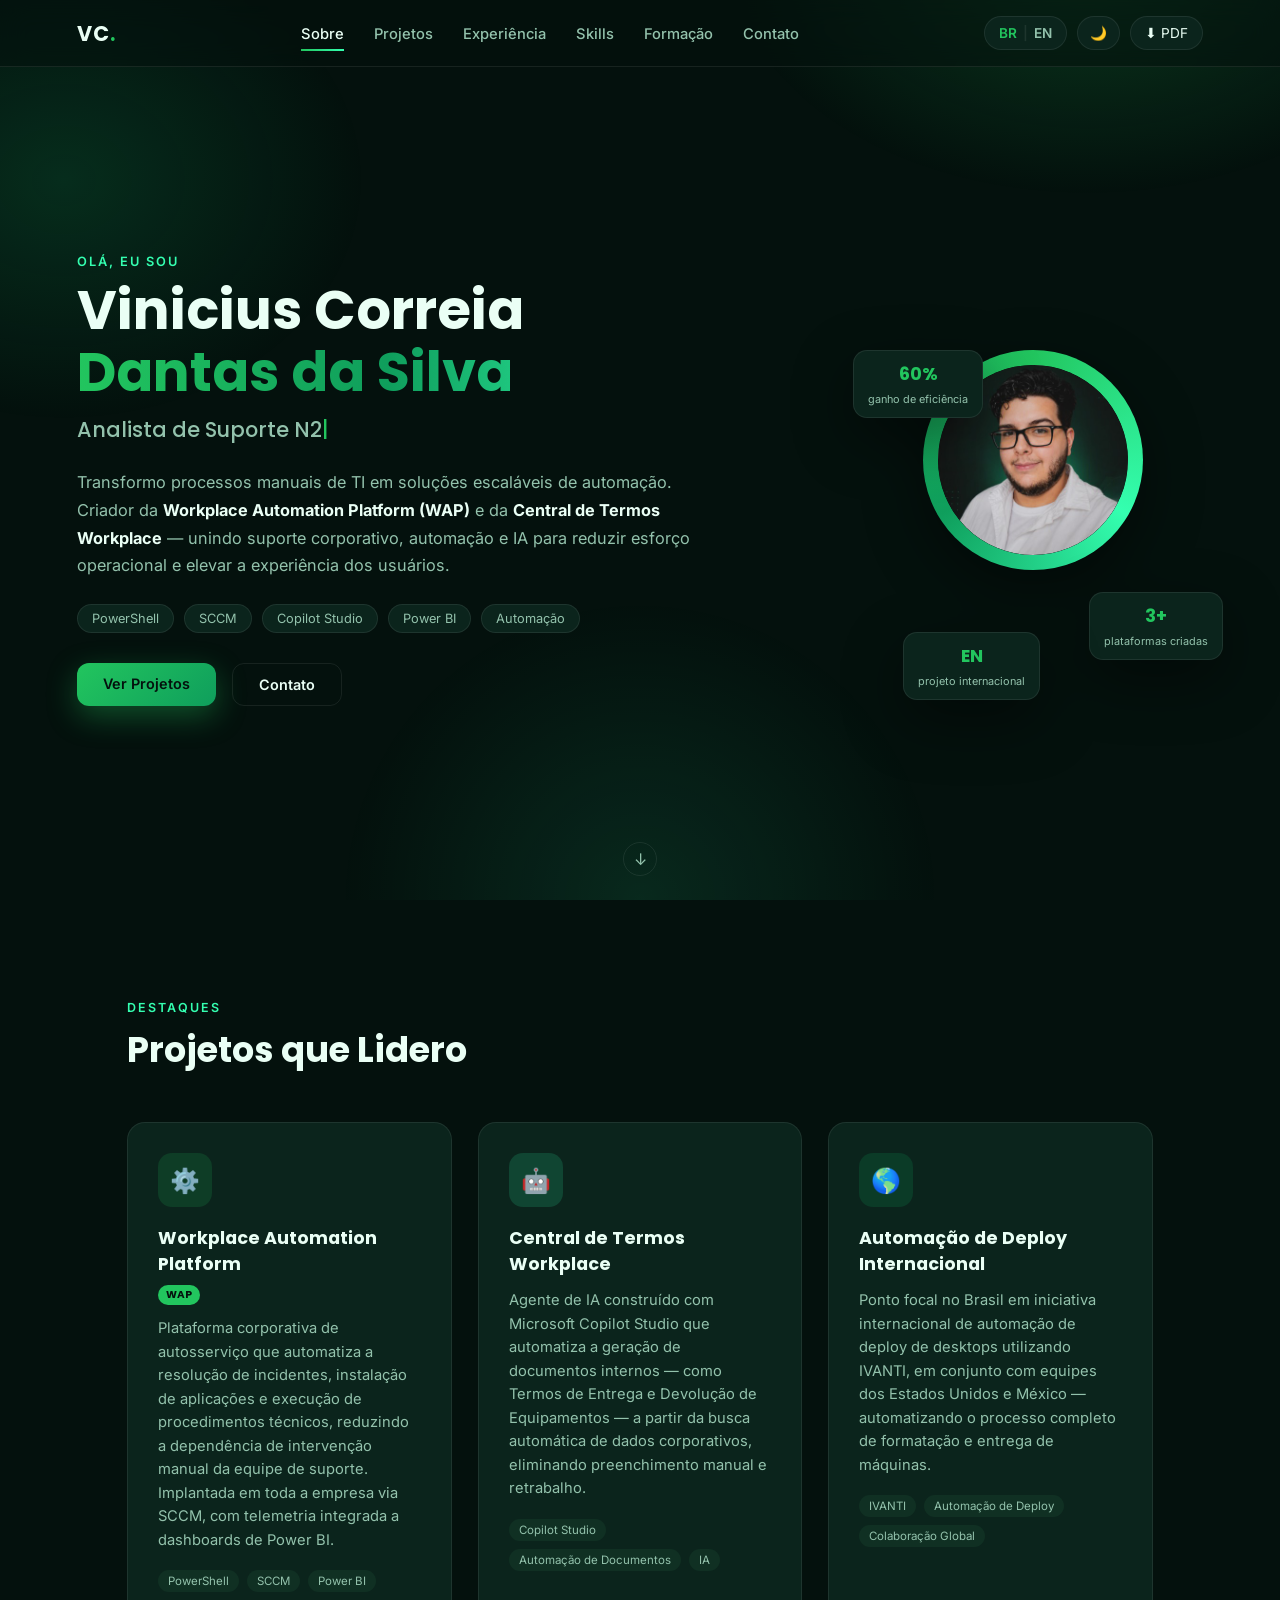
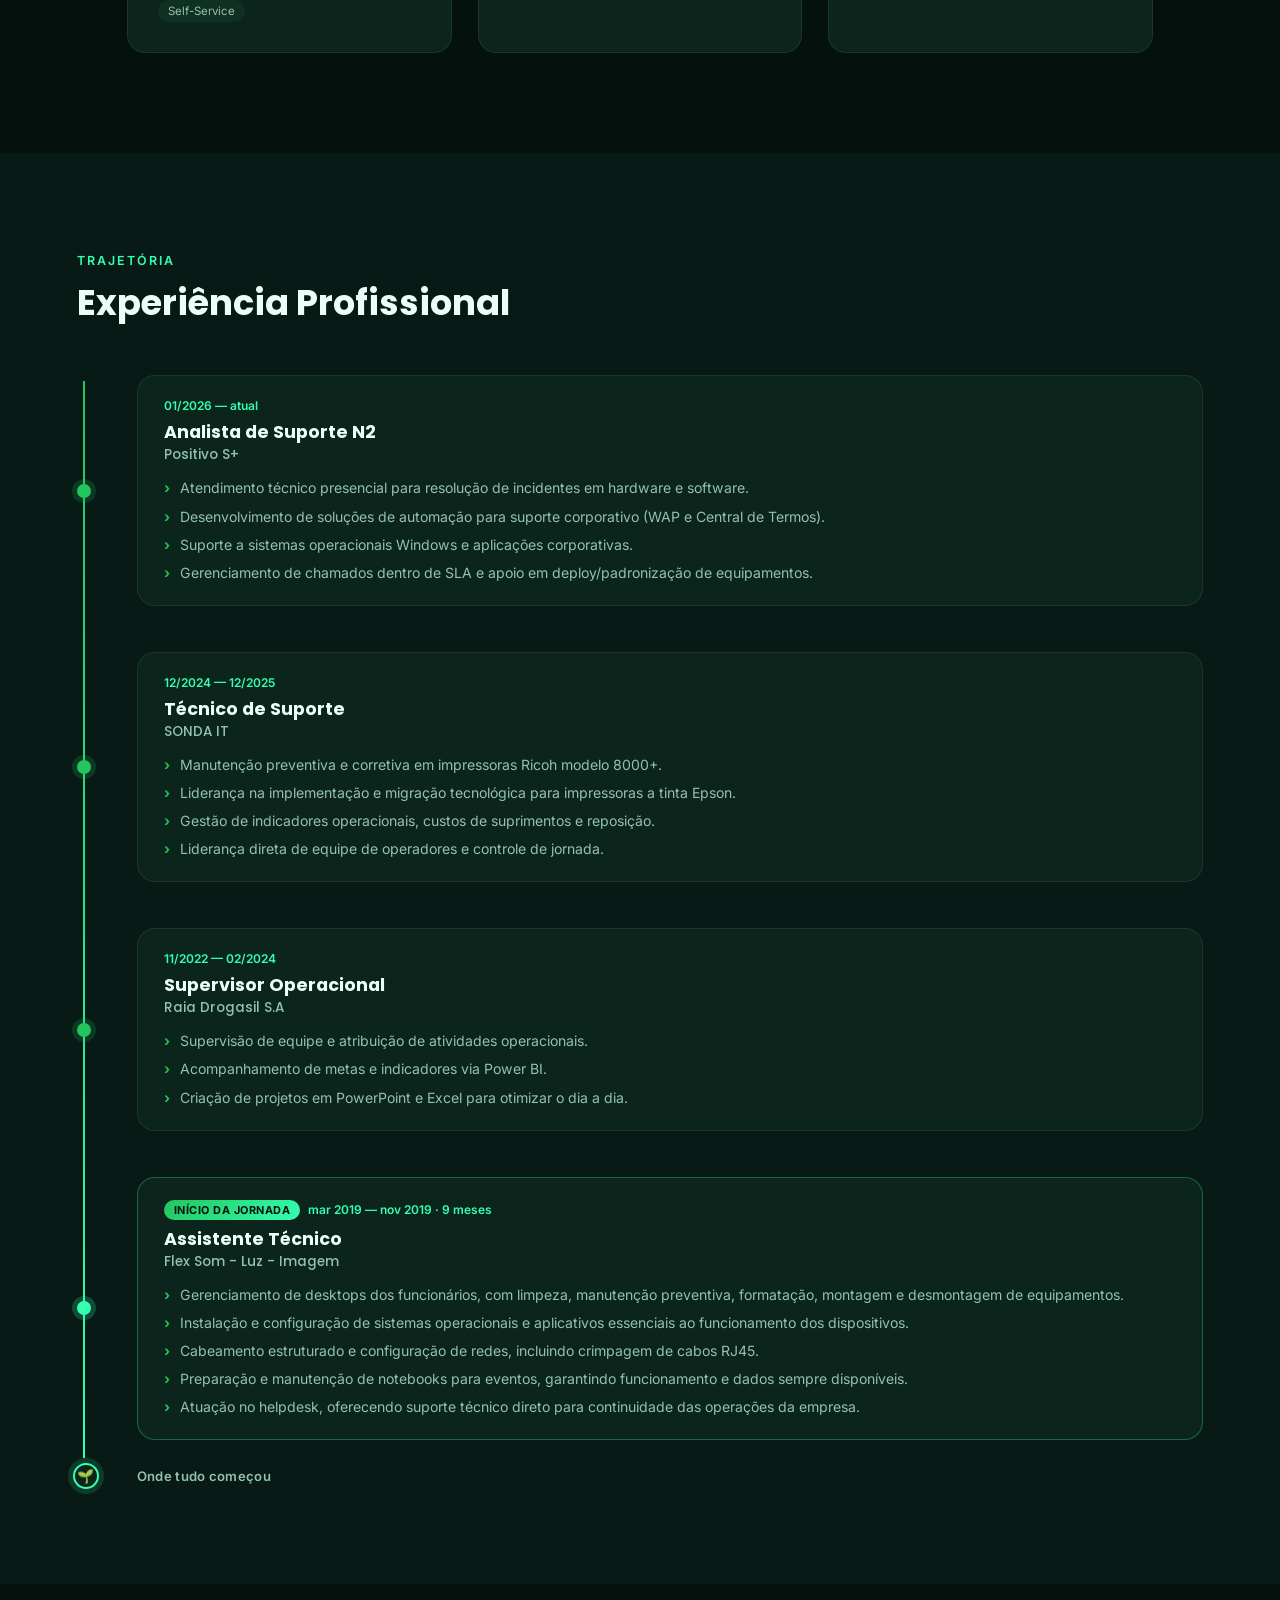
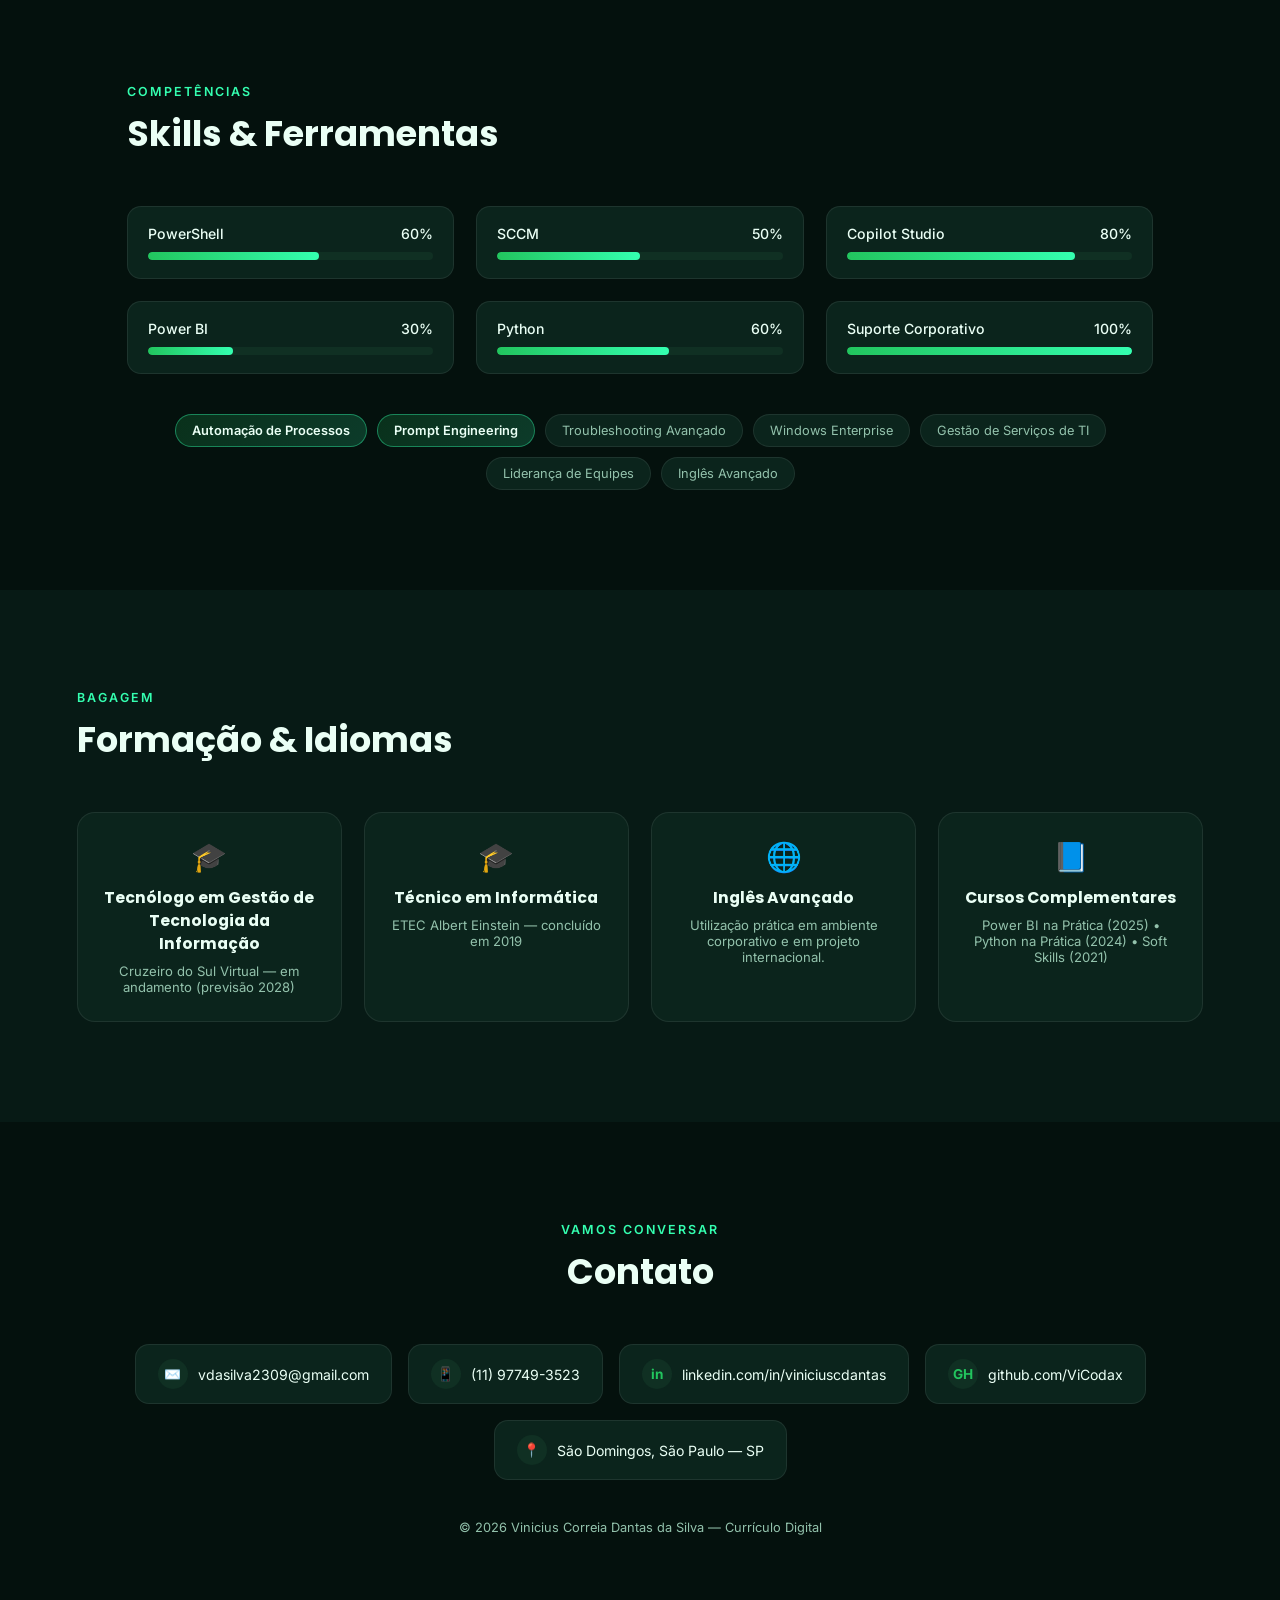
==== index.html @ 96fe2fb5 "first commit" ====
<!DOCTYPE html>
<html lang="pt-BR">
<head>
<meta charset="UTF-8">
<meta name="viewport" content="width=device-width, initial-scale=1.0">
<title>Vinicius Correia | Currículo Digital</title>
<link rel="preconnect" href="https://fonts.googleapis.com">
<link href="https://fonts.googleapis.com/css2?family=Poppins:wght@300;400;500;600;700;800&family=Inter:wght@300;400;500;600&display=swap" rel="stylesheet">
<link rel="stylesheet" href="style.css">
</head>
<body>

<div class="bg-decor"></div>

<!-- ===== NAV ===== -->
<nav id="navbar">
  <div class="nav-logo">VC<span>.</span></div>
  <ul class="nav-links">
    <li><a href="#sobre" class="nav-link active" data-i18n="nav-sobre">Sobre</a></li>
    <li><a href="#projetos" class="nav-link" data-i18n="nav-projetos">Projetos</a></li>
    <li><a href="#experiencia" class="nav-link" data-i18n="nav-experiencia">Experiência</a></li>
    <li><a href="#skills" class="nav-link" data-i18n="nav-skills">Skills</a></li>
    <li><a href="#formacao" class="nav-link" data-i18n="nav-formacao">Formação</a></li>
    <li><a href="#contato" class="nav-link" data-i18n="nav-contato">Contato</a></li>
  </ul>
  <div class="nav-actions">
    <button id="langToggle" title="Switch language / Mudar idioma" aria-label="Switch language">
      <span class="lang-option active" data-lang="pt">BR</span><span class="lang-sep">|</span><span class="lang-option" data-lang="en">EN</span>
    </button>
    <button id="themeToggle" title="Alternar tema" aria-label="Alternar tema">🌙</button>
    <a id="downloadCV" href="assets/Vinicius-Correia-CV.pdf" download="Vinicius-Correia-CV.pdf" title="Baixar CV em PDF"><span data-i18n="nav-pdf">⬇ PDF</span></a>
  </div>
  <button id="burger" aria-label="Menu"><span></span><span></span><span></span></button>
</nav>

<!-- ===== HERO ===== -->
<header id="sobre" class="hero">
  <div class="hero-content reveal">
    <p class="hero-kicker" data-i18n="hero-kicker">Olá, eu sou</p>
    <h1 class="hero-name">Vinicius Correia <span class="dot">Dantas da Silva</span></h1>
    <h2 class="hero-role">
      <span id="typed"></span><span class="cursor">|</span>
    </h2>
    <p class="hero-summary" data-i18n-html="hero-summary">
      Transformo processos manuais de TI em soluções escaláveis de automação. Criador da
      <strong>Workplace Automation Platform (WAP)</strong> e da
      <strong>Central de Termos Workplace</strong> — unindo suporte corporativo, automação e IA
      para reduzir esforço operacional e elevar a experiência dos usuários.
    </p>
    <div class="hero-tags">
      <span>PowerShell</span><span>SCCM</span><span>Copilot Studio</span><span>Power BI</span><span>Automação</span>
    </div>
    <div class="hero-cta">
      <a href="#projetos" class="btn btn-primary" data-i18n="hero-btn1">Ver Projetos</a>
      <a href="#contato" class="btn btn-outline" data-i18n="hero-btn2">Contato</a>
    </div>
  </div>

  <div class="hero-visual reveal">
    <div class="orbit-card">
      <div class="avatar-ring">
        <div class="avatar">
          <img src="assets/foto-vinicius.jpg" alt="Vinicius Correia">
        </div>
      </div>
      <div class="stat-badge stat-1"><strong>60%</strong><span data-i18n="stat-1">ganho de eficiência</span></div>
      <div class="stat-badge stat-2"><strong>3+</strong><span data-i18n="stat-2">plataformas criadas</span></div>
      <div class="stat-badge stat-3"><strong>EN</strong><span data-i18n="stat-3">projeto internacional</span></div>
    </div>
  </div>
  <a href="#projetos" class="scroll-down" aria-label="Rolar para baixo">↓</a>
</header>

<main>

<!-- ===== PROJETOS ===== -->
<section id="projetos" class="section">
  <p class="section-kicker reveal" data-i18n="projetos-kicker">Destaques</p>
  <h2 class="section-title reveal" data-i18n="projetos-title">Projetos que Lidero</h2>
  <div class="cards-grid">

    <article class="project-card reveal">
      <div class="project-icon icon-blue">⚙️</div>
      <h3><span data-i18n="proj1-title">Workplace Automation Platform</span> <span class="badge">WAP</span></h3>
      <p data-i18n="proj1-text">Plataforma corporativa de autosserviço que automatiza a resolução de incidentes,
      instalação de aplicações e execução de procedimentos técnicos, reduzindo a dependência
      de intervenção manual da equipe de suporte. Implantada em toda a empresa via SCCM, com
      telemetria integrada a dashboards de Power BI.</p>
      <div class="project-tags">
        <span>PowerShell</span><span>SCCM</span><span>Power BI</span><span>Self-Service</span>
      </div>
    </article>

    <article class="project-card reveal">
      <div class="project-icon icon-purple">🤖</div>
      <h3><span data-i18n="proj2-title">Central de Termos Workplace</span></h3>
      <p data-i18n="proj2-text">Agente de IA construído com Microsoft Copilot Studio que automatiza a geração de
      documentos internos — como Termos de Entrega e Devolução de Equipamentos — a partir da
      busca automática de dados corporativos, eliminando preenchimento manual e retrabalho.</p>
      <div class="project-tags">
        <span>Copilot Studio</span><span data-i18n="proj2-tag">Automação de Documentos</span><span>IA</span>
      </div>
    </article>

    <article class="project-card reveal">
      <div class="project-icon icon-teal">🌎</div>
      <h3><span data-i18n="proj3-title">Automação de Deploy Internacional</span></h3>
      <p data-i18n="proj3-text">Ponto focal no Brasil em iniciativa internacional de automação de deploy de desktops
      utilizando IVANTI, em conjunto com equipes dos Estados Unidos e México — automatizando
      o processo completo de formatação e entrega de máquinas.</p>
      <div class="project-tags">
        <span>IVANTI</span><span data-i18n="proj3-tag">Automação de Deploy</span><span data-i18n="proj3-tag2">Colaboração Global</span>
      </div>
    </article>

  </div>
</section>

<!-- ===== EXPERIÊNCIA ===== -->
<section id="experiencia" class="section alt">
  <p class="section-kicker reveal" data-i18n="exp-kicker">Trajetória</p>
  <h2 class="section-title reveal" data-i18n="exp-title">Experiência Profissional</h2>

  <div class="timeline">

    <div class="timeline-item reveal">
      <div class="timeline-dot"></div>
      <div class="timeline-content">
        <span class="timeline-date" data-i18n="exp1-date">01/2026 — atual</span>
        <h3 data-i18n="exp1-role">Analista de Suporte N2</h3>
        <h4>Positivo S+</h4>
        <ul>
          <li data-i18n="exp1-b1">Atendimento técnico presencial para resolução de incidentes em hardware e software.</li>
          <li data-i18n="exp1-b2">Desenvolvimento de soluções de automação para suporte corporativo (WAP e Central de Termos).</li>
          <li data-i18n="exp1-b3">Suporte a sistemas operacionais Windows e aplicações corporativas.</li>
          <li data-i18n="exp1-b4">Gerenciamento de chamados dentro de SLA e apoio em deploy/padronização de equipamentos.</li>
        </ul>
      </div>
    </div>

    <div class="timeline-item reveal">
      <div class="timeline-dot"></div>
      <div class="timeline-content">
        <span class="timeline-date" data-i18n="exp2-date">12/2024 — 12/2025</span>
        <h3 data-i18n="exp2-role">Técnico de Suporte</h3>
        <h4>SONDA IT</h4>
        <ul>
          <li data-i18n="exp2-b1">Manutenção preventiva e corretiva em impressoras Ricoh modelo 8000+.</li>
          <li data-i18n="exp2-b2">Liderança na implementação e migração tecnológica para impressoras a tinta Epson.</li>
          <li data-i18n="exp2-b3">Gestão de indicadores operacionais, custos de suprimentos e reposição.</li>
          <li data-i18n="exp2-b4">Liderança direta de equipe de operadores e controle de jornada.</li>
        </ul>
      </div>
    </div>

    <div class="timeline-item reveal">
      <div class="timeline-dot"></div>
      <div class="timeline-content">
        <span class="timeline-date" data-i18n="exp3-date">11/2022 — 02/2024</span>
        <h3 data-i18n="exp3-role">Supervisor Operacional</h3>
        <h4>Raia Drogasil S.A</h4>
        <ul>
          <li data-i18n="exp3-b1">Supervisão de equipe e atribuição de atividades operacionais.</li>
          <li data-i18n="exp3-b2">Acompanhamento de metas e indicadores via Power BI.</li>
          <li data-i18n="exp3-b3">Criação de projetos em PowerPoint e Excel para otimizar o dia a dia.</li>
        </ul>
      </div>
    </div>

    <div class="timeline-item reveal timeline-origin">
      <div class="timeline-dot dot-origin"></div>
      <div class="timeline-content">
        <span class="timeline-date">
          <span class="origin-badge" data-i18n="exp4-badge">Início da Jornada</span>
          <span data-i18n="exp4-date">03/2019 — 11/2019</span>
        </span>
        <h3 data-i18n="exp4-role">Assistente Técnico</h3>
        <h4>Flex Som - Luz - Imagem</h4>
        <ul>
          <li data-i18n="exp4-b1">Gerenciamento de desktops dos funcionários, com limpeza, manutenção preventiva, formatação, montagem e desmontagem de equipamentos.</li>
          <li data-i18n="exp4-b2">Instalação e configuração de sistemas operacionais e aplicativos essenciais ao funcionamento dos dispositivos.</li>
          <li data-i18n="exp4-b3">Cabeamento estruturado e configuração de redes, incluindo crimpagem de cabos RJ45.</li>
          <li data-i18n="exp4-b4">Preparação e manutenção de notebooks para eventos, garantindo funcionamento e dados sempre disponíveis.</li>
          <li data-i18n="exp4-b5">Atuação no helpdesk, oferecendo suporte técnico direto para continuidade das operações da empresa.</li>
        </ul>
      </div>
    </div>

    <div class="timeline-final reveal">
      <div class="timeline-dot dot-final">🌱</div>
      <span class="timeline-final-label" data-i18n="timeline-final-label">Onde tudo começou</span>
    </div>

  </div>
</section>

<!-- ===== SKILLS ===== -->
<section id="skills" class="section">
  <p class="section-kicker reveal" data-i18n="skills-kicker">Competências</p>
  <h2 class="section-title reveal" data-i18n="skills-title">Skills &amp; Ferramentas</h2>

  <div class="skills-grid">
    <div class="skill-card reveal">
      <div class="skill-top"><span>PowerShell</span><span>60%</span></div>
      <div class="skill-bar"><div class="skill-fill" data-width="60"></div></div>
    </div>
    <div class="skill-card reveal">
      <div class="skill-top"><span>SCCM</span><span>50%</span></div>
      <div class="skill-bar"><div class="skill-fill" data-width="50"></div></div>
    </div>
    <div class="skill-card reveal">
      <div class="skill-top"><span>Copilot Studio</span><span>80%</span></div>
      <div class="skill-bar"><div class="skill-fill" data-width="80"></div></div>
    </div>
    <div class="skill-card reveal">
      <div class="skill-top"><span>Power BI</span><span>30%</span></div>
      <div class="skill-bar"><div class="skill-fill" data-width="30"></div></div>
    </div>
    <div class="skill-card reveal">
      <div class="skill-top"><span>Python</span><span>60%</span></div>
      <div class="skill-bar"><div class="skill-fill" data-width="60"></div></div>
    </div>
    <div class="skill-card reveal">
      <div class="skill-top"><span data-i18n="skill-suporte">Suporte Corporativo</span><span>100%</span></div>
      <div class="skill-bar"><div class="skill-fill" data-width="100"></div></div>
    </div>
  </div>

  <div class="pill-row reveal">
    <span class="pill pill-featured" data-i18n="pill-automacao">Automação de Processos</span>
    <span class="pill pill-featured" data-i18n="pill-prompt">Prompt Engineering</span>
    <span class="pill" data-i18n="pill-troubleshoot">Troubleshooting Avançado</span>
    <span class="pill">Windows Enterprise</span>
    <span class="pill" data-i18n="pill-itsm">Gestão de Serviços de TI</span>
    <span class="pill" data-i18n="pill-lideranca">Liderança de Equipes</span>
    <span class="pill" data-i18n="pill-ingles">Inglês Avançado</span>
  </div>
</section>

<!-- ===== FORMAÇÃO ===== -->
<section id="formacao" class="section alt">
  <p class="section-kicker reveal" data-i18n="edu-kicker">Bagagem</p>
  <h2 class="section-title reveal" data-i18n="edu-title">Formação &amp; Idiomas</h2>

  <div class="edu-grid">
    <div class="edu-card reveal">
      <div class="edu-icon">🎓</div>
      <h3 data-i18n="edu1-title">Tecnólogo em Gestão de Tecnologia da Informação</h3>
      <p data-i18n="edu1-text">Cruzeiro do Sul Virtual — em andamento (previsão 2028)</p>
    </div>
    <div class="edu-card reveal">
      <div class="edu-icon">🎓</div>
      <h3 data-i18n="edu2-title">Técnico em Informática</h3>
      <p data-i18n="edu2-text">ETEC Albert Einstein — concluído em 2019</p>
    </div>
    <div class="edu-card reveal">
      <div class="edu-icon">🌐</div>
      <h3 data-i18n="edu3-title">Inglês Avançado</h3>
      <p data-i18n="edu3-text">Utilização prática em ambiente corporativo e em projeto internacional.</p>
    </div>
    <div class="edu-card reveal">
      <div class="edu-icon">📘</div>
      <h3 data-i18n="edu4-title">Cursos Complementares</h3>
      <p data-i18n="edu4-text">Power BI na Prática (2025) • Python na Prática (2024) • Soft Skills (2021)</p>
    </div>
  </div>
</section>

<!-- ===== CONTATO ===== -->
<footer id="contato" class="section contact-section">
  <p class="section-kicker reveal" data-i18n="contact-kicker">Vamos conversar</p>
  <h2 class="section-title reveal" data-i18n="contact-title">Contato</h2>
  <div class="contact-grid reveal">
    <a href="mailto:vdasilva2309@gmail.com" class="contact-card">
      <span class="contact-icon">✉️</span>
      <span>vdasilva2309@gmail.com</span>
    </a>
    <a href="https://wa.me/qr/OP5LTOPJ5HQYN1" target="_blank" rel="noopener noreferrer" class="contact-card" title="Chamar no WhatsApp">
      <span class="contact-icon">📱</span>
      <span>(11) 97749-3523</span>
    </a>
    <a href="https://www.linkedin.com/in/viniciuscdantas" target="_blank" rel="noopener noreferrer" class="contact-card">
      <span class="contact-icon">in</span>
      <span>linkedin.com/in/viniciuscdantas</span>
    </a>
    <a href="https://github.com/ViCodax" target="_blank" rel="noopener noreferrer" class="contact-card">
      <span class="contact-icon">GH</span>
      <span>github.com/ViCodax</span>
    </a>
    <span class="contact-card no-link">
      <span class="contact-icon">📍</span>
      <span data-i18n="contact-location">São Domingos, São Paulo — SP</span>
    </span>
  </div>
  <p class="footer-note" data-i18n-html="footer-note">© <span id="year"></span> Vinicius Correia Dantas da Silva — Currículo Digital</p>
</footer>

</main>

<button id="backToTop" aria-label="Voltar ao topo">↑</button>

<script src="script.js"></script>
</body>
</html>
---- style.css ----
/* ===================== VARIÁVEIS ===================== */
:root{
  --bg: #04110d;
  --bg-alt: #071a15;
  --surface: #0b241c;
  --surface-2: #103023;
  --text: #eafff5;
  --text-dim: #93c2ac;
  --primary: #22c55e;
  --primary-2: #0f9e5c;
  --accent: #34ffb0;
  --success: #34d399;
  --border: rgba(255,255,255,0.08);
  --shadow: 0 20px 60px rgba(0,0,0,0.45);
  --radius: 18px;
  --font-head: 'Poppins', sans-serif;
  --font-body: 'Inter', sans-serif;
}

[data-theme="light"]{
  --bg: #f2faf6;
  --bg-alt: #ffffff;
  --surface: #ffffff;
  --surface-2: #e7f6ee;
  --text: #0a2318;
  --text-dim: #4d6e5d;
  --border: rgba(10,35,24,0.09);
  --shadow: 0 20px 50px rgba(10,60,40,0.12);
  --primary: #16a34a;
  --primary-2: #0d7a3b;
  --accent: #0a8f52;
}

*{ box-sizing: border-box; margin:0; padding:0; }

html{ scroll-behavior: smooth; }

body{
  font-family: var(--font-body);
  background: var(--bg);
  color: var(--text);
  overflow-x: hidden;
  transition: background .4s ease, color .4s ease;
}

.bg-decor{
  position: fixed;
  inset: 0;
  z-index: -1;
  background:
    radial-gradient(600px 400px at 85% -5%, rgba(34,197,94,0.22), transparent 60%),
    radial-gradient(500px 400px at 5% 20%, rgba(15,158,92,0.20), transparent 60%),
    radial-gradient(500px 500px at 50% 100%, rgba(52,255,176,0.10), transparent 60%);
}

a{ text-decoration:none; color:inherit; }
ul{ list-style:none; }
h1,h2,h3,h4{ font-family: var(--font-head); }

/* ===================== NAV ===================== */
#navbar{
  position: fixed;
  top:0; left:0; right:0;
  z-index: 999;
  display:flex;
  align-items:center;
  justify-content:space-between;
  padding: 16px 6%;
  backdrop-filter: blur(14px);
  background: rgba(4,17,13,0.55);
  border-bottom: 1px solid var(--border);
  transition: background .4s ease, padding .3s ease;
}
[data-theme="light"] #navbar{ background: rgba(255,255,255,0.7); }
#navbar.scrolled{ padding: 10px 6%; }

.nav-logo{
  font-family: var(--font-head);
  font-weight: 700;
  font-size: 1.3rem;
  letter-spacing: 1px;
}
.nav-logo span{ color: var(--primary); }

.nav-links{ display:flex; gap: 30px; }
.nav-link{
  font-size: .92rem;
  font-weight: 500;
  color: var(--text-dim);
  position: relative;
  padding: 4px 0;
  transition: color .25s ease;
}
.nav-link::after{
  content:"";
  position:absolute; left:0; bottom:-4px;
  width:0; height:2px;
  background: linear-gradient(90deg,var(--primary),var(--accent));
  transition: width .3s ease;
}
.nav-link:hover, .nav-link.active{ color: var(--text); }
.nav-link:hover::after, .nav-link.active::after{ width:100%; }

.nav-actions{ display:flex; align-items:center; gap: 10px; }
#themeToggle, #downloadCV, #langToggle{
  cursor:pointer;
  border:1px solid var(--border);
  background: var(--surface);
  color: var(--text);
  border-radius: 999px;
  padding: 8px 14px;
  font-size: .85rem;
  font-family: var(--font-body);
  transition: transform .2s ease, background .3s ease, border-color .25s ease, box-shadow .25s ease;
  display: inline-flex;
  align-items: center;
}
#themeToggle{ padding: 8px 12px; }
#themeToggle:hover, #downloadCV:hover, #langToggle:hover{
  transform: translateY(-2px);
  background: var(--surface-2);
  border-color: var(--primary);
  box-shadow: 0 8px 20px rgba(34,197,94,0.2);
}

#langToggle{ display:flex; align-items:center; gap:6px; font-weight:600; }
.lang-option{ color: var(--text-dim); transition: color .25s ease; }
.lang-option.active{ color: var(--primary); }
.lang-sep{ color: var(--border); }

#burger{
  display:none;
  flex-direction:column;
  gap:5px;
  background:none;
  border:none;
  cursor:pointer;
}
#burger span{ width:24px; height:2px; background: var(--text); border-radius:2px; transition: transform .2s ease, opacity .2s ease; }

/* ===================== HERO ===================== */
.hero{
  min-height: 100vh;
  display:flex;
  align-items:center;
  justify-content:space-between;
  gap: 40px;
  padding: 140px 6% 80px;
  position: relative;
  flex-wrap: wrap;
}

.hero-content{ max-width: 620px; }
.hero-kicker{
  color: var(--accent);
  font-weight: 600;
  letter-spacing: 2px;
  text-transform: uppercase;
  font-size: .8rem;
  margin-bottom: 10px;
}
.hero-name{
  font-size: clamp(2.2rem, 4.5vw, 3.4rem);
  font-weight: 700;
  line-height: 1.15;
  margin-bottom: 10px;
}
.hero-name .dot{
  display:block;
  background: linear-gradient(90deg, var(--primary), var(--primary-2), var(--accent));
  -webkit-background-clip: text;
  background-clip: text;
  color: transparent;
}
.hero-role{
  font-size: 1.3rem;
  font-weight: 500;
  color: var(--text-dim);
  margin-bottom: 22px;
  min-height: 1.6em;
}
.cursor{ animation: blink 1s infinite; color: var(--primary); }
@keyframes blink{ 50%{ opacity:0; } }

.hero-summary{
  color: var(--text-dim);
  font-size: 1.02rem;
  line-height: 1.7;
  margin-bottom: 24px;
}
.hero-summary strong{ color: var(--text); }

.hero-tags{ display:flex; flex-wrap:wrap; gap:10px; margin-bottom: 30px; }
.hero-tags span{
  padding: 6px 14px;
  font-size: .8rem;
  border-radius: 999px;
  background: var(--surface);
  border: 1px solid var(--border);
  color: var(--text-dim);
  transition: transform .25s ease, border-color .25s ease, color .25s ease, background .25s ease;
  cursor: default;
}
.hero-tags span:hover{
  transform: translateY(-3px);
  border-color: var(--primary);
  color: var(--text);
  background: var(--surface-2);
}

.hero-cta{ display:flex; gap:16px; }
.btn{
  padding: 12px 26px;
  border-radius: 12px;
  font-weight: 600;
  font-size: .9rem;
  transition: transform .25s ease, box-shadow .25s ease, filter .25s ease;
  display:inline-block;
}
.btn-primary{
  background: linear-gradient(135deg, var(--primary), var(--primary-2));
  color: #04110d;
  box-shadow: 0 10px 30px rgba(34,197,94,0.35);
}
.btn-outline{
  border: 1px solid var(--border);
  color: var(--text);
}
.btn:hover{ transform: translateY(-3px); filter: brightness(1.08); }
.btn-primary:hover{ box-shadow: 0 14px 36px rgba(34,197,94,0.5); }
.btn-outline:hover{ border-color: var(--primary); background: var(--surface); }

/* HERO VISUAL */
.hero-visual{ position: relative; width: 340px; height: 340px; flex-shrink:0; }
.orbit-card{ position: relative; width:100%; height:100%; }
.avatar-ring{
  width: 220px; height:220px;
  border-radius: 50%;
  background: conic-gradient(from 0deg, var(--primary), var(--accent), var(--primary-2), var(--primary));
  display:flex; align-items:center; justify-content:center;
  margin: 40px auto;
  animation: spin 12s linear infinite;
  box-shadow: var(--shadow);
  transition: box-shadow .3s ease;
}
.avatar-ring:hover{
  animation-play-state: paused;
  box-shadow: 0 0 50px rgba(34,197,94,0.45);
}
@keyframes spin{ to{ transform: rotate(360deg); } }
.avatar{
  width: 190px; height:190px;
  border-radius: 50%;
  background: var(--bg);
  display:flex; align-items:center; justify-content:center;
  overflow: hidden;
  animation: spin-rev 12s linear infinite;
}
.avatar-ring:hover .avatar{ animation-play-state: paused; }
.avatar img{
  width: 100%;
  height: 100%;
  object-fit: cover;
  border-radius: 50%;
  transition: transform .4s ease;
}
.avatar:hover img{ transform: scale(1.06); }
@keyframes spin-rev{ to{ transform: rotate(-360deg); } }

.stat-badge{
  position:absolute;
  background: var(--surface);
  border: 1px solid var(--border);
  border-radius: 14px;
  padding: 10px 14px;
  box-shadow: var(--shadow);
  text-align:center;
  animation: float 4s ease-in-out infinite;
  transition: transform .25s ease, border-color .25s ease;
  cursor: default;
}
.stat-badge:hover{ transform: scale(1.08); border-color: var(--primary); animation-play-state: paused; }
.stat-badge strong{ display:block; font-family: var(--font-head); font-size:1.1rem; color: var(--primary); }
.stat-badge span{ font-size:.68rem; color: var(--text-dim); }
.stat-1{ top: 0; left: -10px; animation-delay: 0s; }
.stat-2{ bottom: 30px; right: -20px; animation-delay: 1s; }
.stat-3{ bottom: -10px; left: 40px; animation-delay: 2s; }
@keyframes float{ 0%,100%{ transform: translateY(0); } 50%{ transform: translateY(-10px); } }

.scroll-down{
  position:absolute;
  bottom: 24px; left:50%;
  transform: translateX(-50%);
  width: 34px; height:34px;
  border-radius: 50%;
  border: 1px solid var(--border);
  display:flex; align-items:center; justify-content:center;
  color: var(--text-dim);
  animation: bounce 2s infinite;
  transition: border-color .25s ease, color .25s ease;
}
.scroll-down:hover{ border-color: var(--primary); color: var(--text); }
@keyframes bounce{ 0%,100%{ transform: translate(-50%,0); } 50%{ transform: translate(-50%,6px); } }

/* ===================== SECTIONS ===================== */
.section{ padding: 100px 6%; max-width: 1180px; margin: 0 auto; }
.section.alt{ background: var(--bg-alt); max-width: 100%; }
.section.alt > *{ max-width: 1180px; margin-left:auto; margin-right:auto; }
.section.alt .timeline{ margin-left:auto; margin-right:auto; }

.section-kicker{
  color: var(--accent);
  font-weight: 600;
  letter-spacing: 2px;
  text-transform: uppercase;
  font-size: .78rem;
  margin-bottom: 8px;
}
.section-title{
  font-size: clamp(1.6rem, 3vw, 2.2rem);
  font-weight: 700;
  margin-bottom: 46px;
}

/* PROJECT CARDS */
.cards-grid{ display:grid; grid-template-columns: repeat(auto-fit, minmax(280px,1fr)); gap: 26px; }
.project-card{
  background: var(--surface);
  border: 1px solid var(--border);
  border-radius: var(--radius);
  padding: 30px;
  transition: transform .3s ease, box-shadow .3s ease, border-color .3s ease;
}
.project-card:hover{ transform: translateY(-8px); box-shadow: var(--shadow); border-color: var(--primary); }
.project-icon{
  width: 54px; height:54px;
  border-radius: 14px;
  display:flex; align-items:center; justify-content:center;
  font-size: 1.5rem;
  margin-bottom: 18px;
  transition: transform .3s ease;
}
.project-card:hover .project-icon{ transform: scale(1.1) rotate(-4deg); }
.icon-blue{ background: rgba(34,197,94,0.15); }
.icon-purple{ background: rgba(52,255,176,0.15); }
.icon-teal{ background: rgba(15,158,92,0.18); }
.project-card h3{ font-size: 1.1rem; margin-bottom: 12px; display:flex; align-items:center; gap:8px; flex-wrap:wrap; }
.badge{
  font-size: .65rem;
  font-weight: 700;
  padding: 2px 8px;
  border-radius: 999px;
  background: var(--primary);
  color: #04110d;
}
.project-card p{ color: var(--text-dim); font-size: .92rem; line-height: 1.6; margin-bottom: 18px; }
.project-tags{ display:flex; flex-wrap:wrap; gap:8px; }
.project-tags span{
  font-size: .72rem;
  padding: 4px 10px;
  border-radius: 999px;
  background: var(--surface-2);
  color: var(--text-dim);
  transition: background .25s ease, color .25s ease;
}
.project-tags span:hover{ background: var(--primary); color: #04110d; }

/* TIMELINE */
.timeline{ position: relative; max-width: 820px; margin: 0 auto; padding-left: 30px; }
.timeline::before{
  content:"";
  position:absolute; left:6px; top:6px; bottom:26px;
  width:2px;
  background: linear-gradient(var(--primary), var(--accent));
}
.timeline-item{ position: relative; padding-left: 30px; margin-bottom: 46px; }
.timeline-dot{
  position:absolute; left:-30px; top:50%;
  transform: translateY(-50%);
  width:14px; height:14px;
  border-radius:50%;
  background: var(--primary);
  box-shadow: 0 0 0 5px rgba(34,197,94,0.18);
  transition: box-shadow .25s ease, transform .25s ease;
}
.dot-origin{
  background: var(--accent);
  box-shadow: 0 0 0 5px rgba(52,255,176,0.22);
}
.timeline-date{
  display:flex;
  align-items:center;
  flex-wrap:wrap;
  gap:8px;
  font-size: .75rem;
  font-weight: 600;
  color: var(--accent);
  margin-bottom: 6px;
}
.origin-badge{
  background: linear-gradient(135deg, var(--primary), var(--accent));
  color: #04110d;
  padding: 3px 10px;
  border-radius: 999px;
  font-weight: 700;
  font-size: .68rem;
  text-transform: uppercase;
  letter-spacing: .5px;
}
.timeline-origin .timeline-content{ border: 1px solid rgba(52,255,176,0.3); }
.timeline-content{
  background: var(--surface);
  border: 1px solid var(--border);
  border-radius: var(--radius);
  padding: 22px 26px;
  transition: transform .3s ease, box-shadow .3s ease, border-color .3s ease;
}
.timeline-item:hover .timeline-content{
  transform: translateX(6px);
  box-shadow: var(--shadow);
  border-color: var(--primary);
}
.timeline-item:hover .timeline-dot{
  box-shadow: 0 0 0 7px rgba(34,197,94,0.28);
  transform: translateY(-50%) scale(1.15);
}
.timeline-content h3{ font-size: 1.1rem; }
.timeline-content h4{ font-size: .85rem; font-weight: 500; color: var(--text-dim); margin-bottom: 12px; }
.loc-dim{ font-weight: 400; opacity: .8; }
.timeline-content ul{ display:flex; flex-direction:column; gap: 7px; }
.timeline-content li{
  font-size: .88rem;
  color: var(--text-dim);
  padding-left: 16px;
  position: relative;
  line-height: 1.5;
}
.timeline-content li::before{
  content:"›";
  position:absolute; left:0; color: var(--primary); font-weight:700;
}

/* TIMELINE FINAL MARKER */
.timeline-final{
  position: relative;
  display:flex;
  align-items:center;
  gap: 14px;
  padding-left: 30px;
  margin-top: -18px;
}
.dot-final{
  position: absolute;
  left: -34px;
  top: 50%;
  transform: translateY(-50%);
  width: 26px; height: 26px;
  border-radius: 50%;
  background: var(--surface);
  border: 2px solid var(--accent);
  display:flex; align-items:center; justify-content:center;
  font-size: .85rem;
  box-shadow: 0 0 0 5px rgba(52,255,176,0.14);
  transition: transform .3s ease;
}
.timeline-final:hover .dot-final{ transform: translateY(-50%) rotate(15deg) scale(1.1); }
.timeline-final-label{
  font-size: .82rem;
  font-weight: 600;
  color: var(--text-dim);
  letter-spacing: .3px;
}

/* SKILLS */
.skills-grid{ display:grid; grid-template-columns: repeat(auto-fit, minmax(260px,1fr)); gap: 22px; margin-bottom: 40px; }
.skill-card{
  background: var(--surface);
  border:1px solid var(--border);
  border-radius: 14px;
  padding: 18px 20px;
  transition: transform .3s ease, box-shadow .3s ease, border-color .3s ease;
}
.skill-card:hover{ transform: translateY(-5px); box-shadow: var(--shadow); border-color: var(--primary); }
.skill-top{ display:flex; justify-content:space-between; font-size:.88rem; margin-bottom:10px; font-weight:500; }
.skill-bar{ width:100%; height:8px; border-radius:999px; background: var(--surface-2); overflow:hidden; }
.skill-fill{
  height:100%;
  width:0;
  border-radius:999px;
  background: linear-gradient(90deg, var(--primary), var(--accent));
  transition: width 1.4s cubic-bezier(.2,.8,.2,1);
}
.pill-row{ display:flex; flex-wrap:wrap; justify-content:center; gap:10px; text-align:center; }
.pill{
  padding: 8px 16px;
  font-size:.8rem;
  border-radius:999px;
  border:1px solid var(--border);
  color: var(--text-dim);
  background: var(--surface);
  transition: transform .25s ease, background .25s ease, color .25s ease, border-color .25s ease;
  cursor: default;
}
.pill:hover{
  transform: translateY(-3px);
  background: linear-gradient(135deg, var(--primary), var(--primary-2));
  color: #04110d;
  border-color: transparent;
}
.pill-featured{
  background: linear-gradient(135deg, rgba(34,197,94,0.18), rgba(52,255,176,0.18));
  border: 1px solid rgba(52,255,176,0.4);
  color: var(--text);
  font-weight: 600;
}

/* EDUCATION */
.edu-grid{ display:grid; grid-template-columns: repeat(auto-fit, minmax(250px,1fr)); gap: 22px; }
.edu-card{
  background: var(--surface);
  border:1px solid var(--border);
  border-radius: var(--radius);
  padding: 26px;
  text-align:center;
  transition: transform .3s ease, box-shadow .3s ease, border-color .3s ease;
}
.edu-card:hover{ transform: translateY(-6px); box-shadow: var(--shadow); border-color: var(--primary); }
.edu-icon{ font-size: 1.8rem; margin-bottom: 12px; transition: transform .3s ease; }
.edu-card:hover .edu-icon{ transform: scale(1.15) rotate(-6deg); }
.edu-card h3{ font-size: .98rem; margin-bottom: 8px; }
.edu-card p{ font-size: .82rem; color: var(--text-dim); }

/* CONTACT */
.contact-section{ text-align:center; }
.contact-grid{
  display:flex; flex-wrap:wrap; justify-content:center; gap:16px; margin-bottom: 40px;
}
.contact-card{
  display:flex; align-items:center; gap:10px;
  background: var(--surface);
  border:1px solid var(--border);
  padding: 14px 22px;
  border-radius: 14px;
  font-size: .88rem;
  transition: transform .25s ease, background .25s ease, border-color .25s ease, box-shadow .25s ease;
}
.contact-card:hover{ transform: translateY(-4px); background: var(--surface-2); border-color: var(--primary); box-shadow: var(--shadow); }
.contact-icon{
  width: 30px; height:30px;
  border-radius:50%;
  background: var(--surface-2);
  display:flex; align-items:center; justify-content:center;
  font-size:.85rem; font-weight:700;
  color: var(--primary);
  transition: transform .3s ease;
}
.contact-card:hover .contact-icon{ transform: scale(1.15); }
.no-link{ cursor:default; }
.footer-note{ color: var(--text-dim); font-size:.8rem; }

/* BACK TO TOP */
#backToTop{
  position: fixed;
  bottom: 26px; right: 26px;
  width: 46px; height:46px;
  border-radius:50%;
  border:none;
  background: linear-gradient(135deg, var(--primary), var(--primary-2));
  color:#04110d;
  font-size:1.2rem;
  cursor:pointer;
  opacity:0; pointer-events:none;
  transform: translateY(10px);
  transition: opacity .3s ease, transform .3s ease, box-shadow .25s ease;
  box-shadow: var(--shadow);
  z-index: 998;
}
#backToTop.show{ opacity:1; pointer-events:auto; transform: translateY(0); }
#backToTop:hover{ transform: translateY(-4px) scale(1.06); box-shadow: 0 14px 36px rgba(34,197,94,0.5); }

/* REVEAL ANIMATION */
.reveal{ opacity:0; transform: translateY(30px); transition: opacity .7s ease, transform .7s ease; }
.reveal.in-view{ opacity:1; transform: translateY(0); }

/* ===================== RESPONSIVE ===================== */
@media (max-width: 900px){
  .nav-links{
    position: fixed;
    top: 64px; right: -100%;
    flex-direction: column;
    background: var(--surface);
    width: 70%; height: calc(100vh - 64px);
    padding: 40px 30px;
    gap: 26px;
    transition: right .35s ease;
    border-left: 1px solid var(--border);
  }
  .nav-links.open{ right: 0; }
  #burger{ display:flex; }
  .hero{ flex-direction: column; text-align:center; padding-top: 120px; }
  .hero-content{ max-width: 100%; }
  .hero-cta{ justify-content:center; }
  .hero-tags{ justify-content:center; }
}

@media print{
  #navbar, #backToTop, .scroll-down{ display:none !important; }
  body{ background:#fff; color:#000; }
  .hero{ min-height:auto; padding-top: 30px; }
}
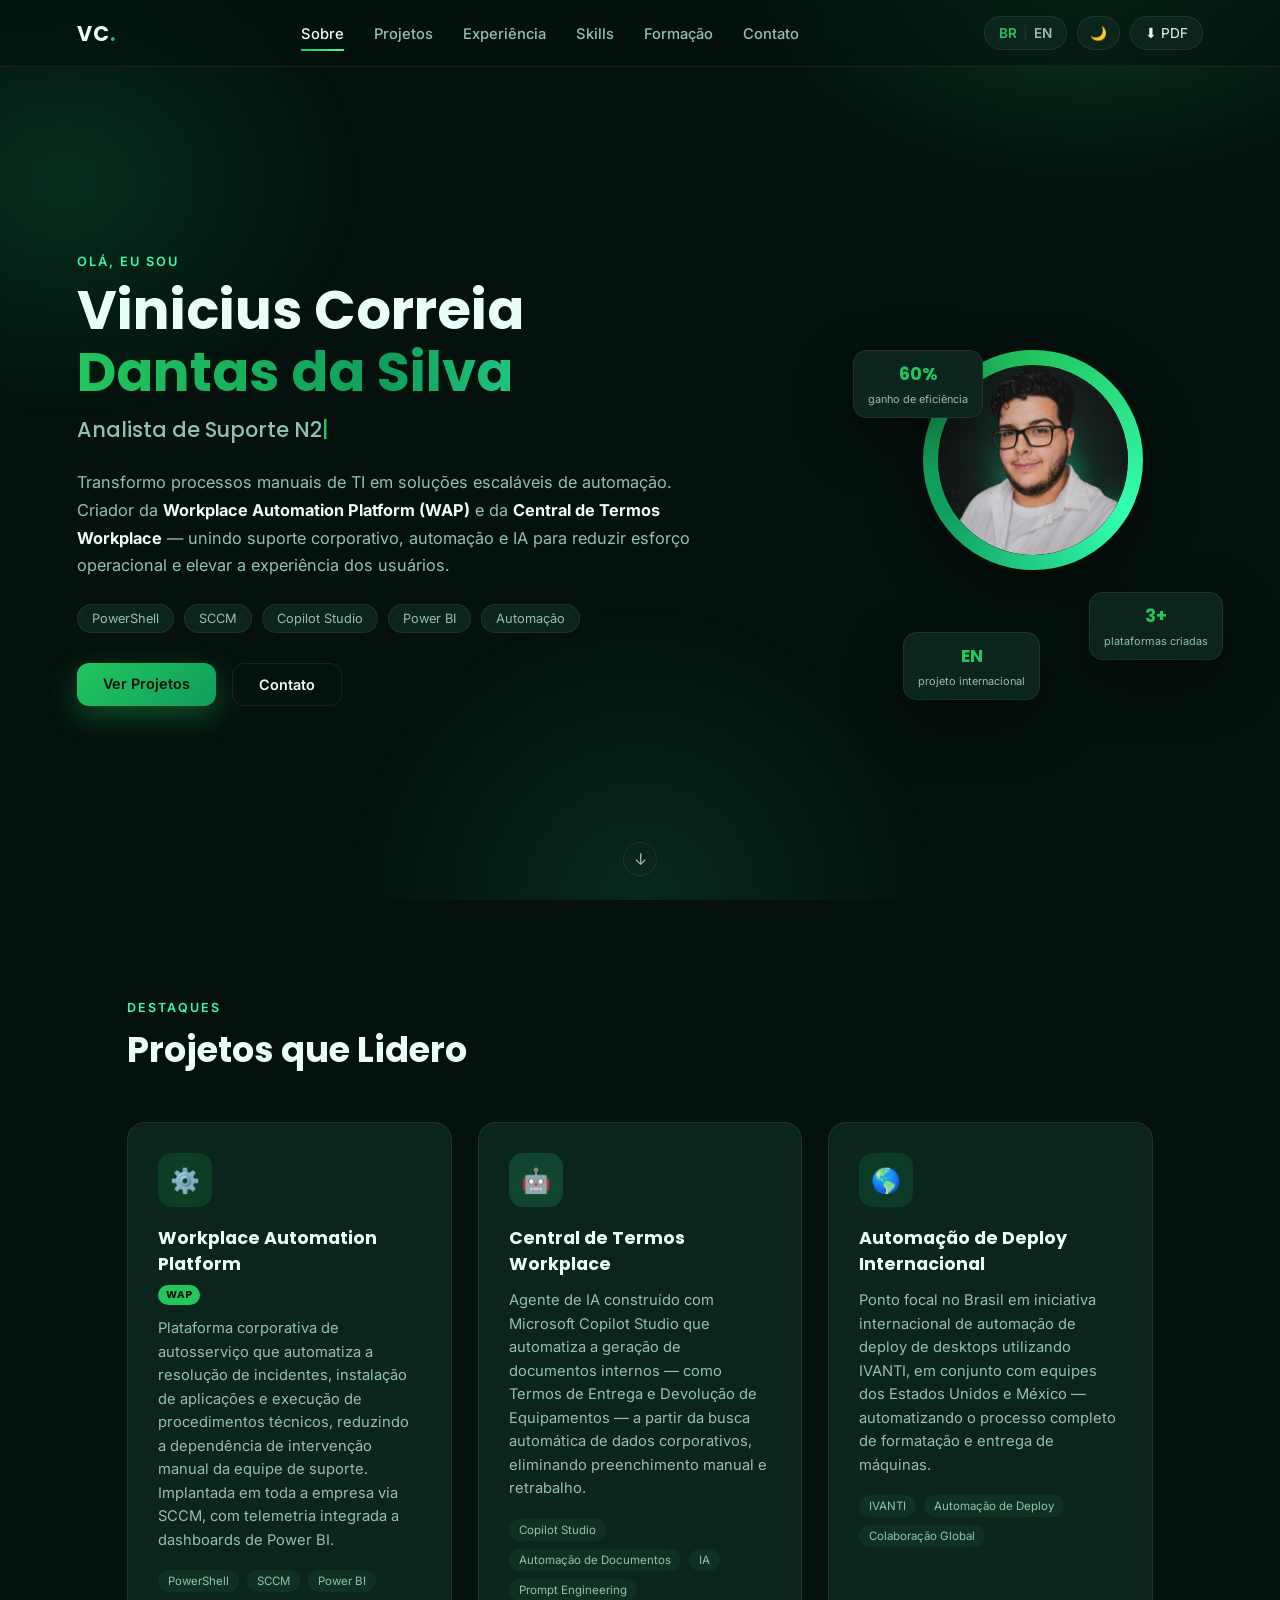
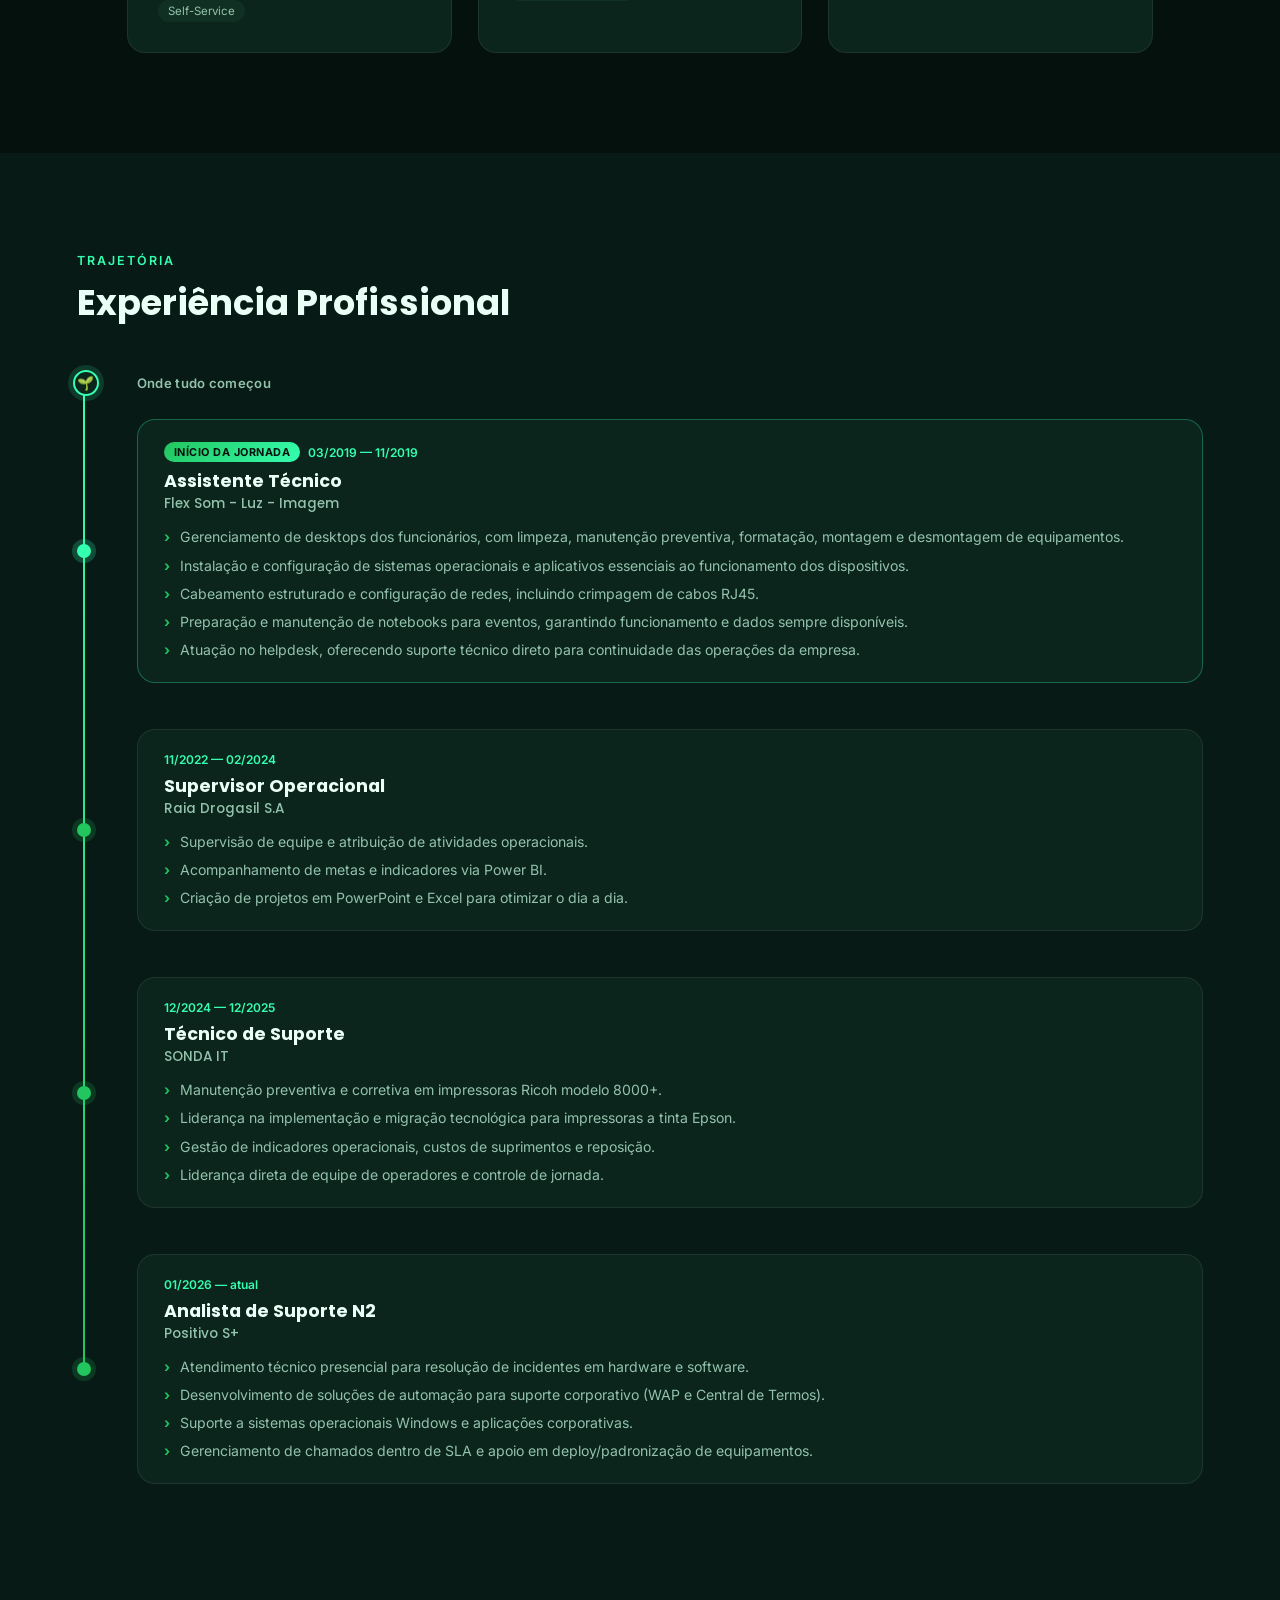
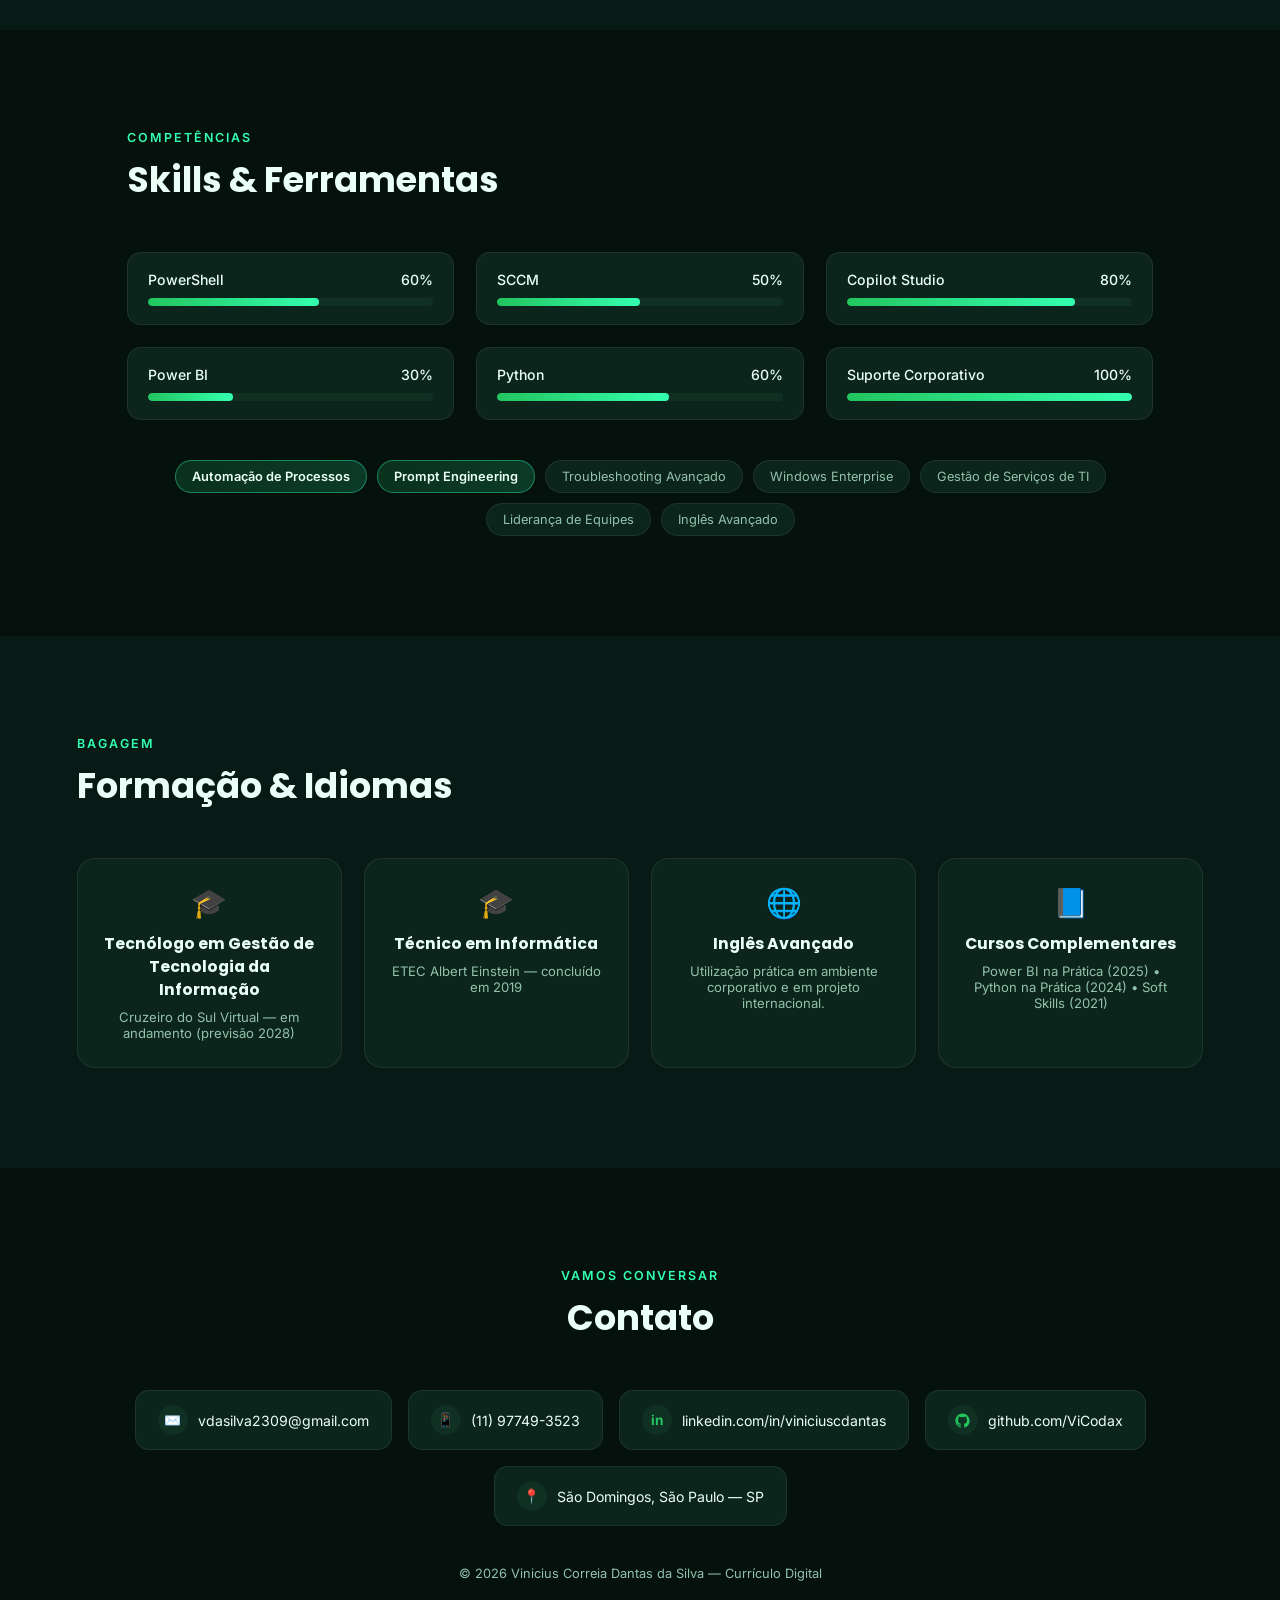
==== commit 4324af68: "atualizações gerais do index e adição de imagens" ====
--- a/index.html
+++ b/index.html
@@ -4,6 +4,7 @@
 <meta charset="UTF-8">
 <meta name="viewport" content="width=device-width, initial-scale=1.0">
 <title>Vinicius Correia | Currículo Digital</title>
+<link rel="icon" type="image/png" href="assets/vc_icon.png">
 <link rel="preconnect" href="https://fonts.googleapis.com">
 <link href="https://fonts.googleapis.com/css2?family=Poppins:wght@300;400;500;600;700;800&family=Inter:wght@300;400;500;600&display=swap" rel="stylesheet">
 <link rel="stylesheet" href="style.css">
@@ -79,7 +80,7 @@
   <h2 class="section-title reveal" data-i18n="projetos-title">Projetos que Lidero</h2>
   <div class="cards-grid">
 
-    <article class="project-card reveal">
+    <a class="project-card reveal" href="https://github.com/ViCodax/Workplace-Automation-Platform-ptbr" target="_blank" rel="noopener noreferrer" aria-label="Ver o repositório do Workplace Automation Platform no GitHub">
       <div class="project-icon icon-blue">⚙️</div>
       <h3><span data-i18n="proj1-title">Workplace Automation Platform</span> <span class="badge">WAP</span></h3>
       <p data-i18n="proj1-text">Plataforma corporativa de autosserviço que automatiza a resolução de incidentes,
@@ -89,18 +90,18 @@
       <div class="project-tags">
         <span>PowerShell</span><span>SCCM</span><span>Power BI</span><span>Self-Service</span>
       </div>
-    </article>
-
-    <article class="project-card reveal">
+    </a>
+
+    <a class="project-card reveal" href="https://github.com/ViCodax/Central-de-Termos---Workplace" target="_blank" rel="noopener noreferrer" aria-label="Ver o repositório da Central de Termos Workplace no GitHub">
       <div class="project-icon icon-purple">🤖</div>
       <h3><span data-i18n="proj2-title">Central de Termos Workplace</span></h3>
       <p data-i18n="proj2-text">Agente de IA construído com Microsoft Copilot Studio que automatiza a geração de
       documentos internos — como Termos de Entrega e Devolução de Equipamentos — a partir da
       busca automática de dados corporativos, eliminando preenchimento manual e retrabalho.</p>
       <div class="project-tags">
-        <span>Copilot Studio</span><span data-i18n="proj2-tag">Automação de Documentos</span><span>IA</span>
-      </div>
-    </article>
+        <span>Copilot Studio</span><span data-i18n="proj2-tag">Automação de Documentos</span><span>IA</span><span data-i18n="proj2-tag2">Prompt Engineering</span>
+      </div>
+    </a>
 
     <article class="project-card reveal">
       <div class="project-icon icon-teal">🌎</div>
@@ -123,48 +124,9 @@
 
   <div class="timeline">
 
-    <div class="timeline-item reveal">
-      <div class="timeline-dot"></div>
-      <div class="timeline-content">
-        <span class="timeline-date" data-i18n="exp1-date">01/2026 — atual</span>
-        <h3 data-i18n="exp1-role">Analista de Suporte N2</h3>
-        <h4>Positivo S+</h4>
-        <ul>
-          <li data-i18n="exp1-b1">Atendimento técnico presencial para resolução de incidentes em hardware e software.</li>
-          <li data-i18n="exp1-b2">Desenvolvimento de soluções de automação para suporte corporativo (WAP e Central de Termos).</li>
-          <li data-i18n="exp1-b3">Suporte a sistemas operacionais Windows e aplicações corporativas.</li>
-          <li data-i18n="exp1-b4">Gerenciamento de chamados dentro de SLA e apoio em deploy/padronização de equipamentos.</li>
-        </ul>
-      </div>
-    </div>
-
-    <div class="timeline-item reveal">
-      <div class="timeline-dot"></div>
-      <div class="timeline-content">
-        <span class="timeline-date" data-i18n="exp2-date">12/2024 — 12/2025</span>
-        <h3 data-i18n="exp2-role">Técnico de Suporte</h3>
-        <h4>SONDA IT</h4>
-        <ul>
-          <li data-i18n="exp2-b1">Manutenção preventiva e corretiva em impressoras Ricoh modelo 8000+.</li>
-          <li data-i18n="exp2-b2">Liderança na implementação e migração tecnológica para impressoras a tinta Epson.</li>
-          <li data-i18n="exp2-b3">Gestão de indicadores operacionais, custos de suprimentos e reposição.</li>
-          <li data-i18n="exp2-b4">Liderança direta de equipe de operadores e controle de jornada.</li>
-        </ul>
-      </div>
-    </div>
-
-    <div class="timeline-item reveal">
-      <div class="timeline-dot"></div>
-      <div class="timeline-content">
-        <span class="timeline-date" data-i18n="exp3-date">11/2022 — 02/2024</span>
-        <h3 data-i18n="exp3-role">Supervisor Operacional</h3>
-        <h4>Raia Drogasil S.A</h4>
-        <ul>
-          <li data-i18n="exp3-b1">Supervisão de equipe e atribuição de atividades operacionais.</li>
-          <li data-i18n="exp3-b2">Acompanhamento de metas e indicadores via Power BI.</li>
-          <li data-i18n="exp3-b3">Criação de projetos em PowerPoint e Excel para otimizar o dia a dia.</li>
-        </ul>
-      </div>
+    <div class="timeline-final reveal">
+      <div class="timeline-dot dot-final">🌱</div>
+      <span class="timeline-final-label" data-i18n="timeline-final-label">Onde tudo começou</span>
     </div>
 
     <div class="timeline-item reveal timeline-origin">
@@ -186,9 +148,48 @@
       </div>
     </div>
 
-    <div class="timeline-final reveal">
-      <div class="timeline-dot dot-final">🌱</div>
-      <span class="timeline-final-label" data-i18n="timeline-final-label">Onde tudo começou</span>
+    <div class="timeline-item reveal">
+      <div class="timeline-dot"></div>
+      <div class="timeline-content">
+        <span class="timeline-date" data-i18n="exp3-date">11/2022 — 02/2024</span>
+        <h3 data-i18n="exp3-role">Supervisor Operacional</h3>
+        <h4>Raia Drogasil S.A</h4>
+        <ul>
+          <li data-i18n="exp3-b1">Supervisão de equipe e atribuição de atividades operacionais.</li>
+          <li data-i18n="exp3-b2">Acompanhamento de metas e indicadores via Power BI.</li>
+          <li data-i18n="exp3-b3">Criação de projetos em PowerPoint e Excel para otimizar o dia a dia.</li>
+        </ul>
+      </div>
+    </div>
+
+    <div class="timeline-item reveal">
+      <div class="timeline-dot"></div>
+      <div class="timeline-content">
+        <span class="timeline-date" data-i18n="exp2-date">12/2024 — 12/2025</span>
+        <h3 data-i18n="exp2-role">Técnico de Suporte</h3>
+        <h4>SONDA IT</h4>
+        <ul>
+          <li data-i18n="exp2-b1">Manutenção preventiva e corretiva em impressoras Ricoh modelo 8000+.</li>
+          <li data-i18n="exp2-b2">Liderança na implementação e migração tecnológica para impressoras a tinta Epson.</li>
+          <li data-i18n="exp2-b3">Gestão de indicadores operacionais, custos de suprimentos e reposição.</li>
+          <li data-i18n="exp2-b4">Liderança direta de equipe de operadores e controle de jornada.</li>
+        </ul>
+      </div>
+    </div>
+
+    <div class="timeline-item reveal">
+      <div class="timeline-dot"></div>
+      <div class="timeline-content">
+        <span class="timeline-date" data-i18n="exp1-date">01/2026 — atual</span>
+        <h3 data-i18n="exp1-role">Analista de Suporte N2</h3>
+        <h4>Positivo S+</h4>
+        <ul>
+          <li data-i18n="exp1-b1">Atendimento técnico presencial para resolução de incidentes em hardware e software.</li>
+          <li data-i18n="exp1-b2">Desenvolvimento de soluções de automação para suporte corporativo (WAP e Central de Termos).</li>
+          <li data-i18n="exp1-b3">Suporte a sistemas operacionais Windows e aplicações corporativas.</li>
+          <li data-i18n="exp1-b4">Gerenciamento de chamados dentro de SLA e apoio em deploy/padronização de equipamentos.</li>
+        </ul>
+      </div>
     </div>
 
   </div>
@@ -284,7 +285,11 @@
       <span>linkedin.com/in/viniciuscdantas</span>
     </a>
     <a href="https://github.com/ViCodax" target="_blank" rel="noopener noreferrer" class="contact-card">
-      <span class="contact-icon">GH</span>
+      <span class="contact-icon" aria-label="GitHub">
+        <svg viewBox="0 0 24 24" aria-hidden="true" focusable="false">
+          <path d="M12 2C6.48 2 2 6.58 2 12.24c0 4.52 2.87 8.35 6.84 9.7.5.1.68-.22.68-.49 0-.24-.01-1.04-.01-1.89-2.78.62-3.37-1.2-3.37-1.2-.45-1.18-1.11-1.49-1.11-1.49-.91-.64.07-.63.07-.63 1 .07 1.53 1.06 1.53 1.06.9 1.58 2.35 1.12 2.92.86.09-.67.35-1.12.64-1.38-2.22-.26-4.56-1.14-4.56-5.06 0-1.12.39-2.03 1.03-2.75-.1-.26-.45-1.3.1-2.71 0 0 .84-.28 2.75 1.05A9.18 9.18 0 0 1 12 6.99c.85 0 1.71.12 2.51.36 1.91-1.33 2.75-1.05 2.75-1.05.55 1.41.2 2.45.1 2.71.64.72 1.03 1.63 1.03 2.75 0 3.93-2.34 4.8-4.57 5.05.36.32.68.94.68 1.9 0 1.37-.01 2.47-.01 2.81 0 .27.18.6.69.49A10.25 10.25 0 0 0 22 12.24C22 6.58 17.52 2 12 2Z"/>
+        </svg>
+      </span>
       <span>github.com/ViCodax</span>
     </a>
     <span class="contact-card no-link">
--- a/style.css
+++ b/style.css
@@ -369,9 +369,10 @@
 .timeline{ position: relative; max-width: 820px; margin: 0 auto; padding-left: 30px; }
 .timeline::before{
   content:"";
-  position:absolute; left:6px; top:6px; bottom:26px;
+  position:absolute; left:6px; top:6px;
+  height: var(--timeline-line-height, 0px);
   width:2px;
-  background: linear-gradient(var(--primary), var(--accent));
+  background: linear-gradient(var(--accent), var(--primary));
 }
 .timeline-item{ position: relative; padding-left: 30px; margin-bottom: 46px; }
 .timeline-dot{
@@ -447,7 +448,8 @@
   align-items:center;
   gap: 14px;
   padding-left: 30px;
-  margin-top: -18px;
+  margin-top: 0;
+  margin-bottom: 28px;
 }
 .dot-final{
   position: absolute;
@@ -554,6 +556,7 @@
   color: var(--primary);
   transition: transform .3s ease;
 }
+.contact-icon svg{ width:17px; height:17px; fill:currentColor; }
 .contact-card:hover .contact-icon{ transform: scale(1.15); }
 .no-link{ cursor:default; }
 .footer-note{ color: var(--text-dim); font-size:.8rem; }
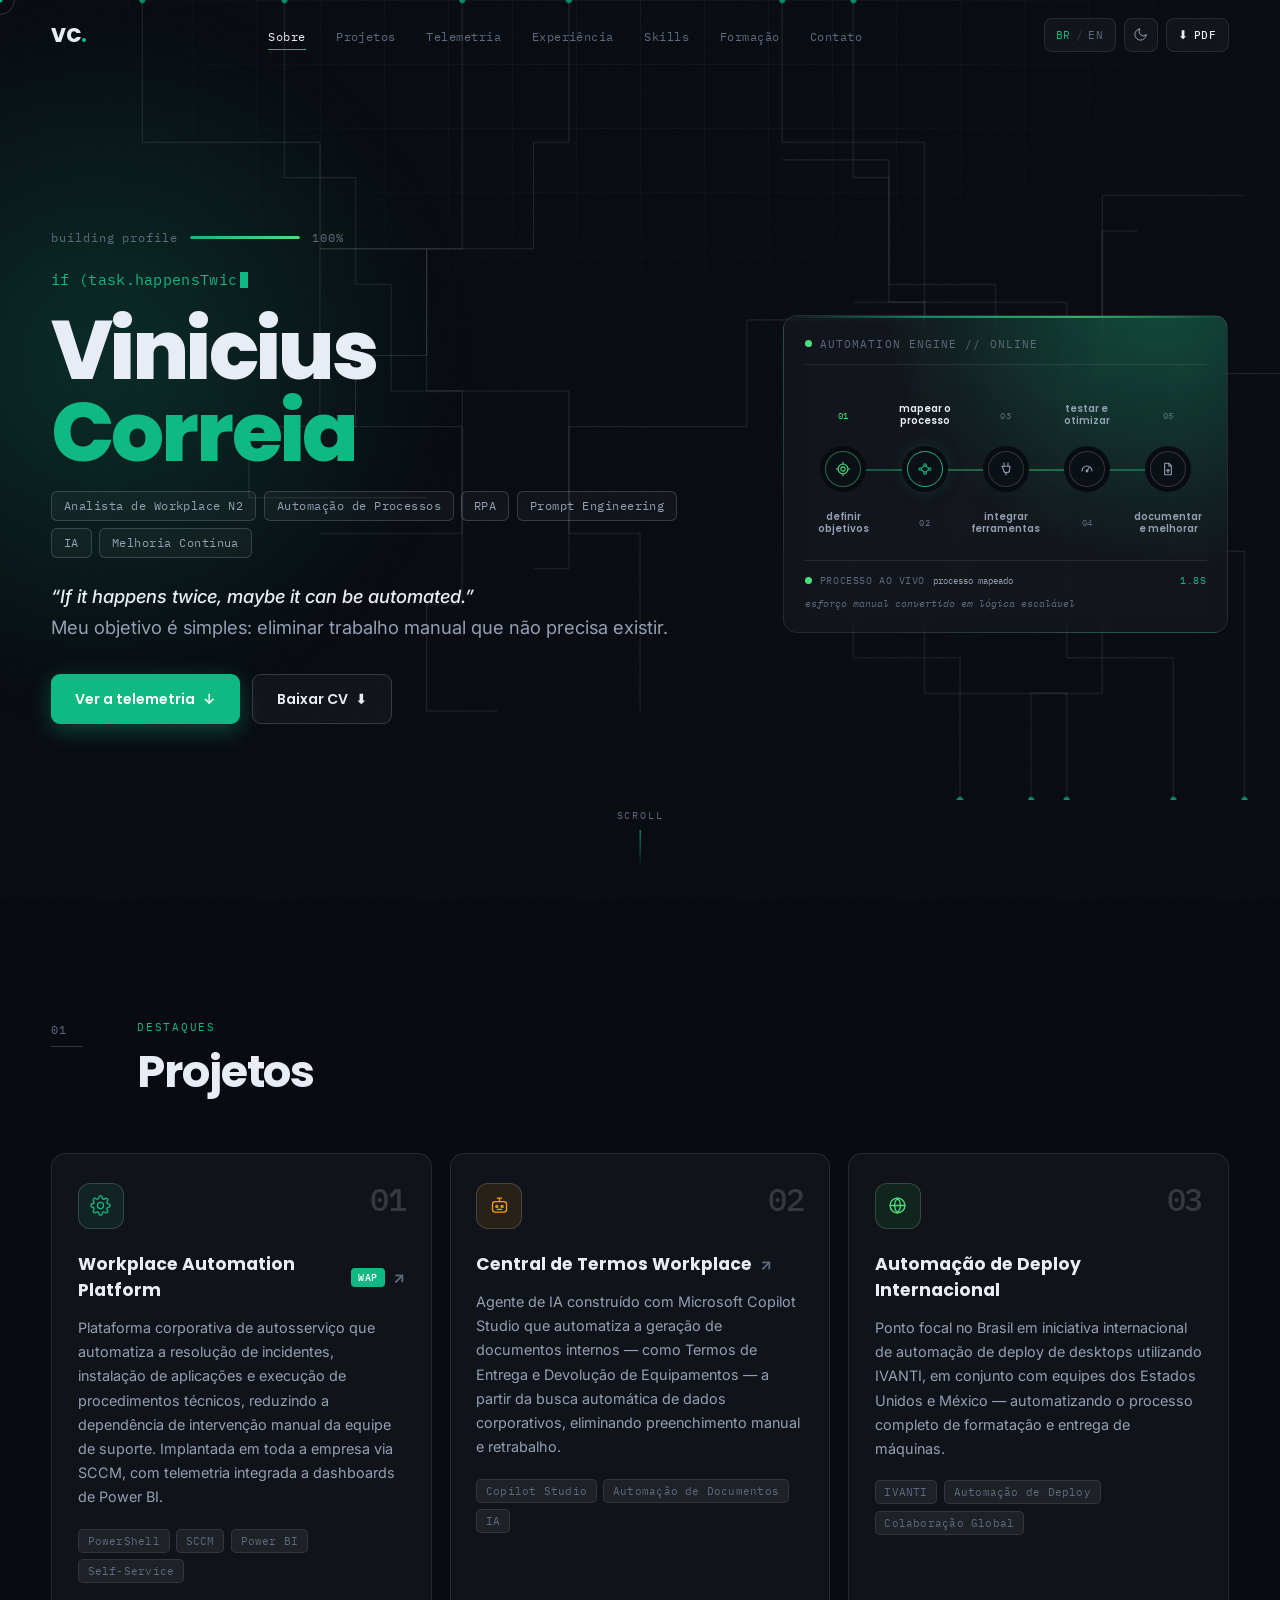
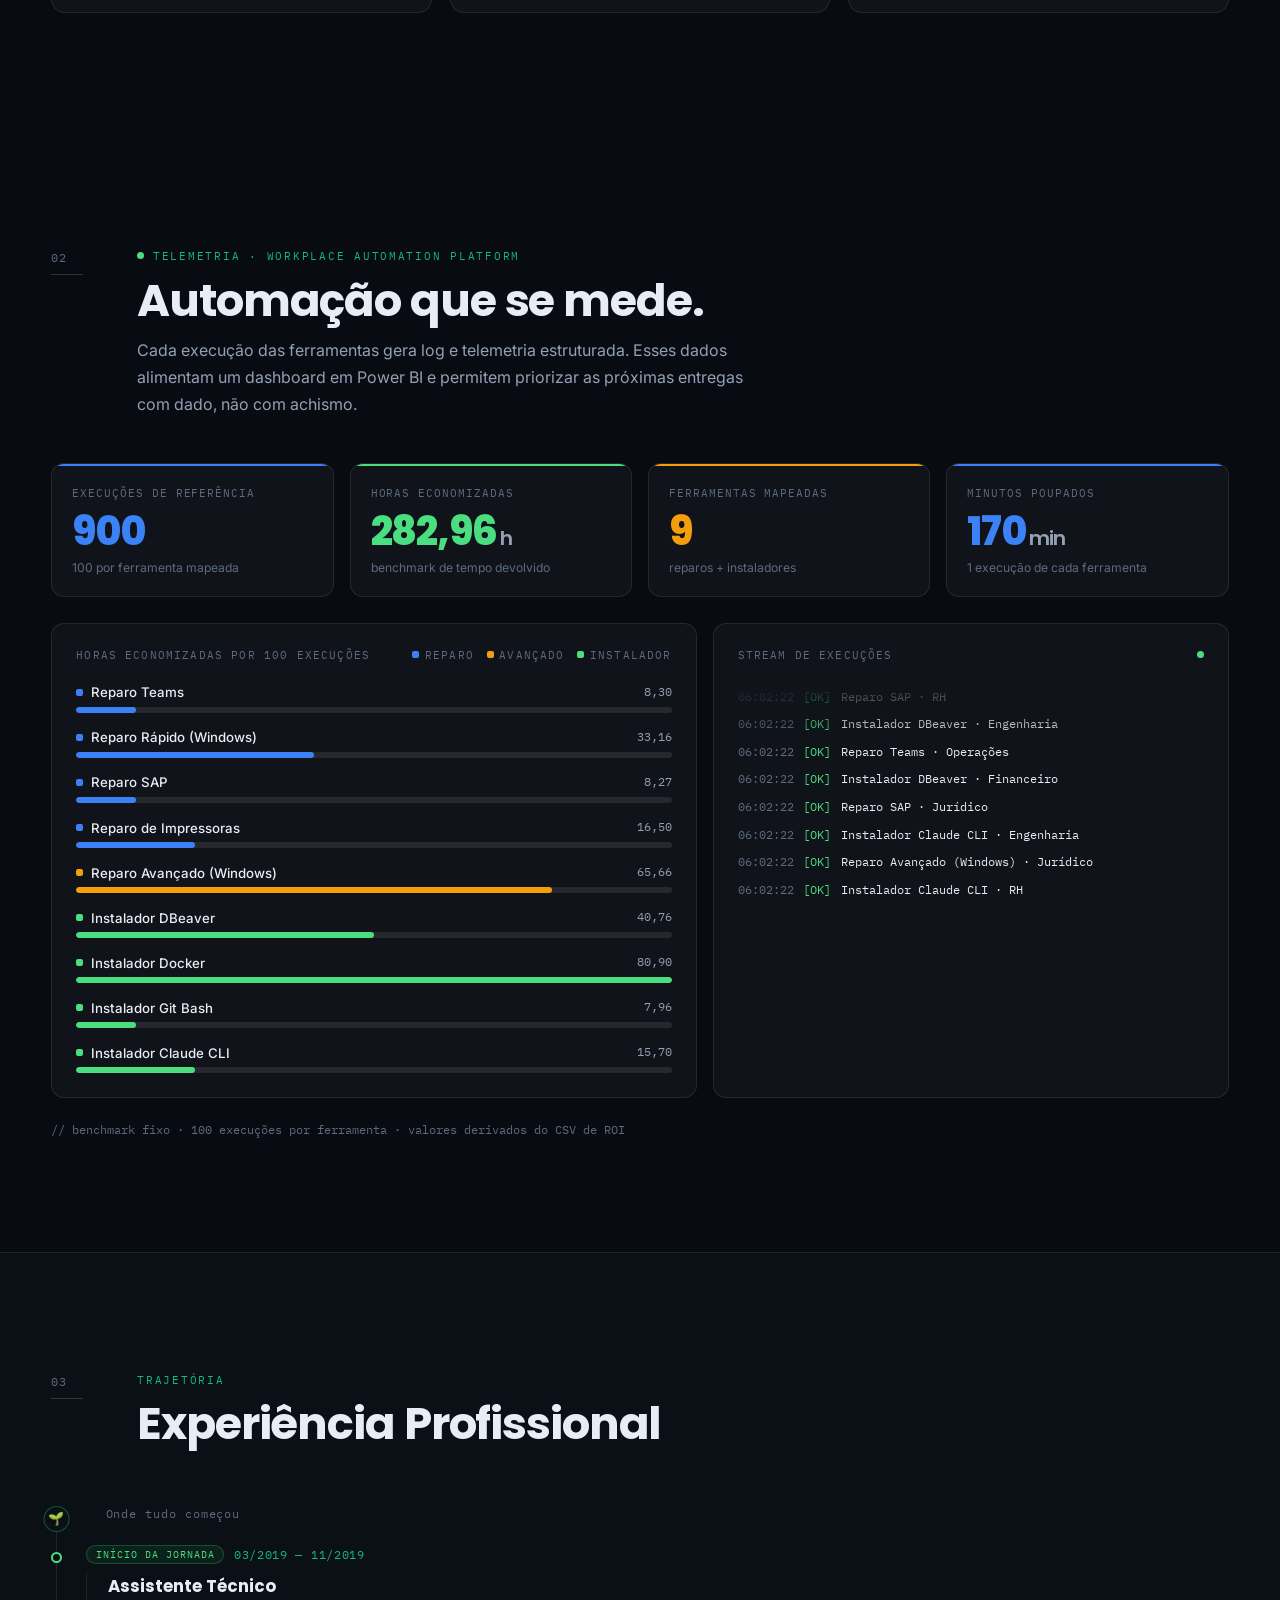
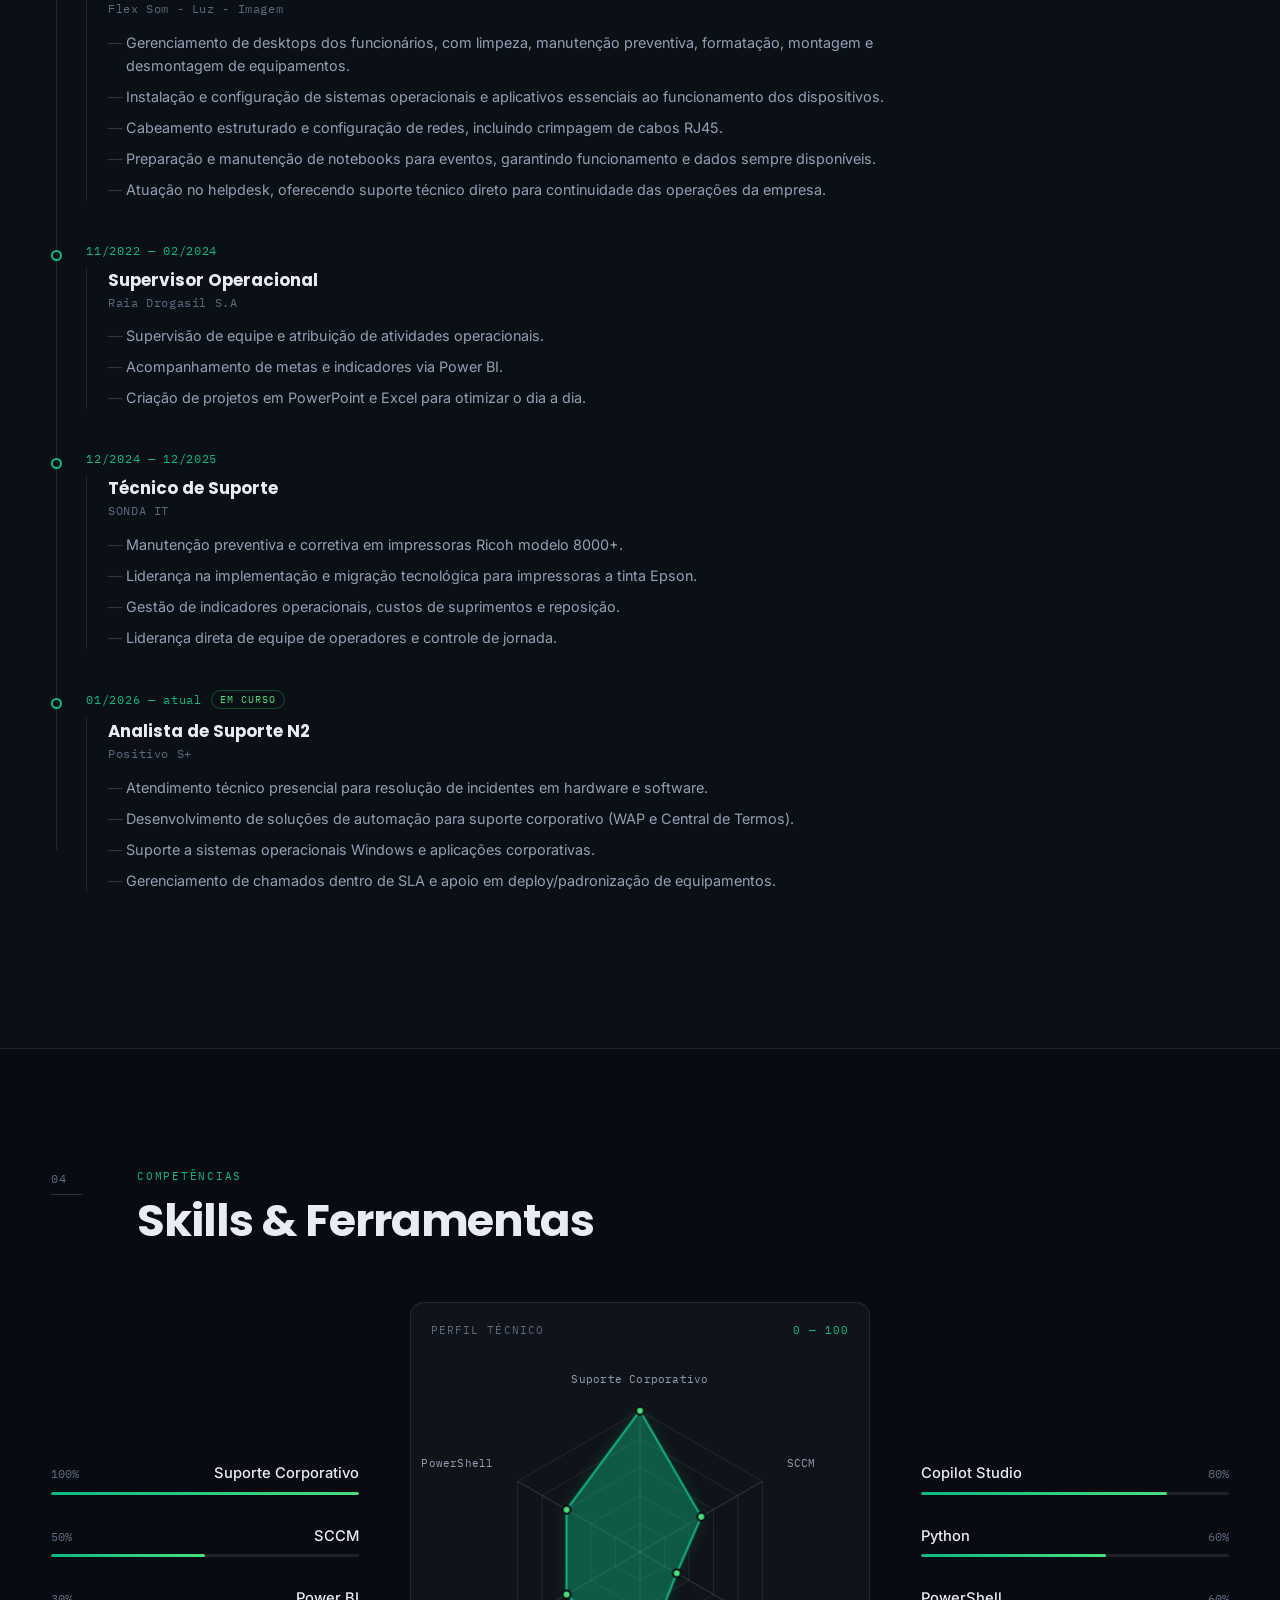
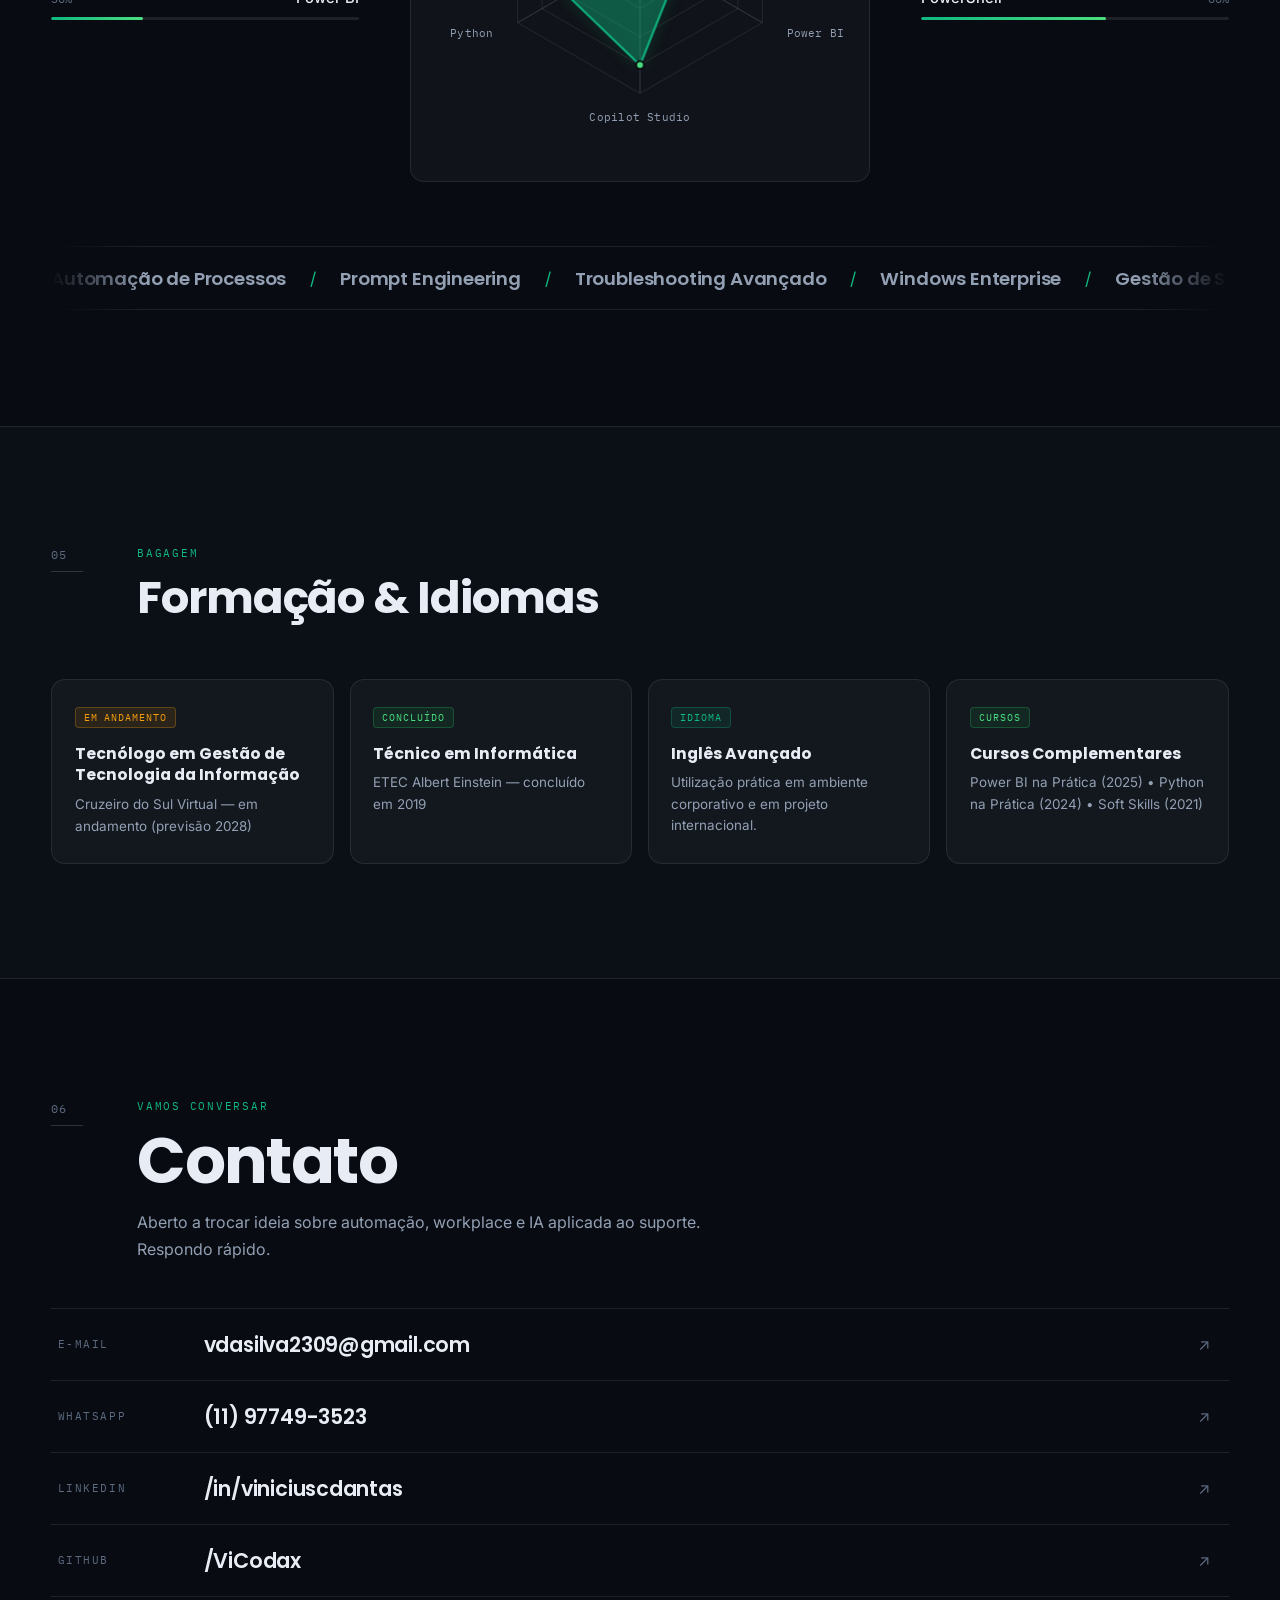
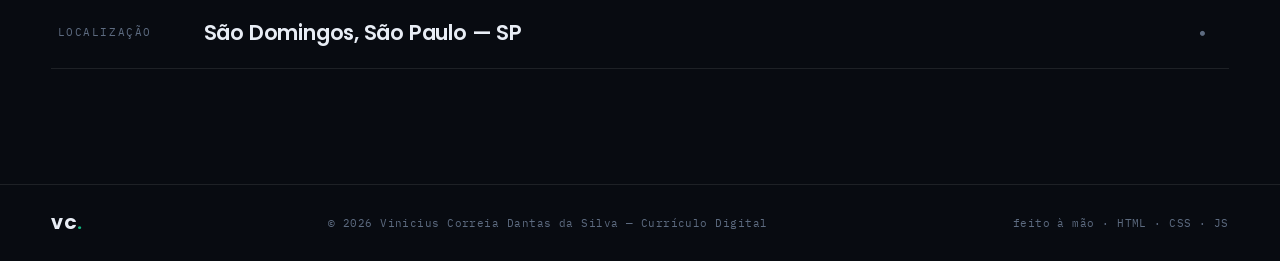
==== commit c5a3929d: "atualizacao para nova versao do cv digital - v2" ====
--- a/index.html
+++ b/index.html
@@ -4,305 +4,471 @@
 <meta charset="UTF-8">
 <meta name="viewport" content="width=device-width, initial-scale=1.0">
 <title>Vinicius Correia | Currículo Digital</title>
+
+<meta name="description" content="Analista de Workplace N2 focado em automação de processos de TI. Criador da Workplace Automation Platform (WAP) e da Central de Termos Workplace.">
+<meta name="author" content="Vinicius Correia Dantas da Silva">
+<meta name="theme-color" content="#080b11">
 <link rel="icon" type="image/png" href="assets/vc_icon.png">
+
+<!-- Open Graph / LinkedIn -->
+<meta property="og:type" content="profile">
+<meta property="og:title" content="Vinicius Correia | Currículo Digital">
+<meta property="og:description" content="If it happens twice, maybe it can be automated. Automação de processos, PowerShell, SCCM, Copilot Studio e Power BI.">
+<meta property="og:url" content="https://vicodax.github.io/Curriculo-Digital/">
+<meta name="twitter:card" content="summary_large_image">
+
 <link rel="preconnect" href="https://fonts.googleapis.com">
-<link href="https://fonts.googleapis.com/css2?family=Poppins:wght@300;400;500;600;700;800&family=Inter:wght@300;400;500;600&display=swap" rel="stylesheet">
+<link rel="preconnect" href="https://fonts.gstatic.com" crossorigin>
+<link href="https://fonts.googleapis.com/css2?family=Poppins:wght@300;400;500;600;700;800&family=Inter:wght@300;400;500;600&family=IBM+Plex+Mono:wght@400;500&display=swap" rel="stylesheet">
 <link rel="stylesheet" href="style.css">
 </head>
-<body>
-
-<div class="bg-decor"></div>
-
-<!-- ===== NAV ===== -->
+
+<body class="vc-fx">
+
+<!-- ============ BOOT SCREEN ============ -->
+<div id="boot" class="boot" aria-hidden="true">
+  <div class="boot__inner">
+    <div class="boot__logo">VC<span>.</span></div>
+    <div class="boot__bar"><i></i></div>
+    <div class="boot__label">building profile<span class="boot__pct">0%</span></div>
+  </div>
+</div>
+
+<!-- ============ CURSOR ============ -->
+<div class="cursor" aria-hidden="true"><span class="cursor__dot"></span><span class="cursor__ring"></span></div>
+
+<!-- ============ FUNDO ============ -->
+<div class="grid-bg" aria-hidden="true"></div>
+<div class="noise" aria-hidden="true"></div>
+
+<!-- ============ NAV ============ -->
 <nav id="navbar">
-  <div class="nav-logo">VC<span>.</span></div>
-  <ul class="nav-links">
-    <li><a href="#sobre" class="nav-link active" data-i18n="nav-sobre">Sobre</a></li>
-    <li><a href="#projetos" class="nav-link" data-i18n="nav-projetos">Projetos</a></li>
+  <a href="#sobre" class="nav-logo" data-magnetic>VC<span>.</span></a>
+
+  <ul class="nav-links" id="navLinks">
+    <li><a href="#sobre"       class="nav-link active" data-i18n="nav-sobre">Sobre</a></li>
+    <li><a href="#projetos"    class="nav-link" data-i18n="nav-projetos">Projetos</a></li>
+    <li><a href="#telemetria"  class="nav-link" data-i18n="nav-telemetria">Telemetria</a></li>
     <li><a href="#experiencia" class="nav-link" data-i18n="nav-experiencia">Experiência</a></li>
-    <li><a href="#skills" class="nav-link" data-i18n="nav-skills">Skills</a></li>
-    <li><a href="#formacao" class="nav-link" data-i18n="nav-formacao">Formação</a></li>
-    <li><a href="#contato" class="nav-link" data-i18n="nav-contato">Contato</a></li>
+    <li><a href="#skills"      class="nav-link" data-i18n="nav-skills">Skills</a></li>
+    <li><a href="#formacao"    class="nav-link" data-i18n="nav-formacao">Formação</a></li>
+    <li><a href="#contato"     class="nav-link" data-i18n="nav-contato">Contato</a></li>
   </ul>
+
   <div class="nav-actions">
     <button id="langToggle" title="Switch language / Mudar idioma" aria-label="Switch language">
-      <span class="lang-option active" data-lang="pt">BR</span><span class="lang-sep">|</span><span class="lang-option" data-lang="en">EN</span>
+      <span class="lang-option active" data-lang="pt">BR</span><span class="lang-sep">/</span><span class="lang-option" data-lang="en">EN</span>
     </button>
-    <button id="themeToggle" title="Alternar tema" aria-label="Alternar tema">🌙</button>
-    <a id="downloadCV" href="assets/Vinicius-Correia-CV.pdf" download="Vinicius-Correia-CV.pdf" title="Baixar CV em PDF"><span data-i18n="nav-pdf">⬇ PDF</span></a>
-  </div>
-  <button id="burger" aria-label="Menu"><span></span><span></span><span></span></button>
+    <button id="themeToggle" title="Alternar tema" aria-label="Alternar tema">
+      <svg viewBox="0 0 24 24" class="ico-moon"><path d="M21 12.8A9 9 0 1 1 11.2 3a7 7 0 0 0 9.8 9.8Z"/></svg>
+      <svg viewBox="0 0 24 24" class="ico-sun"><circle cx="12" cy="12" r="4.2"/><path d="M12 2v2.6M12 19.4V22M2 12h2.6M19.4 12H22M4.9 4.9l1.9 1.9M17.2 17.2l1.9 1.9M19.1 4.9l-1.9 1.9M6.8 17.2l-1.9 1.9"/></svg>
+    </button>
+    <a id="downloadCV" href="assets/Vinicius-Correia-CV.pdf" download="Vinicius-Correia-CV.pdf" title="Baixar CV em PDF" data-magnetic>
+      <span data-i18n="nav-pdf">PDF</span>
+    </a>
+  </div>
+
+  <button id="burger" aria-label="Menu" aria-expanded="false"><span></span><span></span></button>
+  <div class="nav-progress"><i id="navProgress"></i></div>
 </nav>
 
-<!-- ===== HERO ===== -->
-<header id="sobre" class="hero">
-  <div class="hero-content reveal">
-    <p class="hero-kicker" data-i18n="hero-kicker">Olá, eu sou</p>
-    <h1 class="hero-name">Vinicius Correia <span class="dot">Dantas da Silva</span></h1>
-    <h2 class="hero-role">
-      <span id="typed"></span><span class="cursor">|</span>
-    </h2>
-    <p class="hero-summary" data-i18n-html="hero-summary">
-      Transformo processos manuais de TI em soluções escaláveis de automação. Criador da
-      <strong>Workplace Automation Platform (WAP)</strong> e da
-      <strong>Central de Termos Workplace</strong> — unindo suporte corporativo, automação e IA
-      para reduzir esforço operacional e elevar a experiência dos usuários.
-    </p>
-    <div class="hero-tags">
-      <span>PowerShell</span><span>SCCM</span><span>Copilot Studio</span><span>Power BI</span><span>Automação</span>
-    </div>
-    <div class="hero-cta">
-      <a href="#projetos" class="btn btn-primary" data-i18n="hero-btn1">Ver Projetos</a>
-      <a href="#contato" class="btn btn-outline" data-i18n="hero-btn2">Contato</a>
-    </div>
-  </div>
-
-  <div class="hero-visual reveal">
-    <div class="orbit-card">
-      <div class="avatar-ring">
-        <div class="avatar">
-          <img src="assets/foto-vinicius.jpg" alt="Vinicius Correia">
-        </div>
-      </div>
-      <div class="stat-badge stat-1"><strong>60%</strong><span data-i18n="stat-1">ganho de eficiência</span></div>
-      <div class="stat-badge stat-2"><strong>3+</strong><span data-i18n="stat-2">plataformas criadas</span></div>
-      <div class="stat-badge stat-3"><strong>EN</strong><span data-i18n="stat-3">projeto internacional</span></div>
-    </div>
-  </div>
-  <a href="#projetos" class="scroll-down" aria-label="Rolar para baixo">↓</a>
+<!-- ============ HERO ============ -->
+<header class="vc-hero" id="sobre">
+  <svg class="vc-hero__circuit" aria-hidden="true"></svg>
+  <div class="vc-hero__halo" aria-hidden="true"></div>
+
+  <div class="vc-hero__inner">
+    <div class="vc-hero__main">
+      <div class="vc-hero__build"><span data-i18n="hero-build">building profile</span><span class="vc-hero__buildbar"></span><span>100%</span></div>
+
+      <div class="vc-hero__terminal" aria-hidden="true"></div>
+
+      <h1 class="vc-hero__name"><span data-split>Vinicius</span><br><span class="sur" data-split>Correia</span></h1>
+
+      <div class="vc-hero__role">
+        <span class="vc-hero__chip" data-i18n="chip-1">Analista de Workplace N2</span>
+        <span class="vc-hero__chip" data-i18n="chip-2">Automação de Processos</span>
+        <span class="vc-hero__chip">RPA</span>
+        <span class="vc-hero__chip">Prompt Engineering</span>
+        <span class="vc-hero__chip">IA</span>
+        <span class="vc-hero__chip" data-i18n="chip-6">Melhoria Contínua</span>
+      </div>
+
+      <p class="vc-hero__tagline">
+        <em>“If it happens twice, maybe it can be automated.”</em><br>
+        <span data-i18n="hero-tagline">Meu objetivo é simples: eliminar trabalho manual que não precisa existir.</span>
+      </p>
+
+      <div class="vc-hero__cta">
+        <a class="vc-btn vc-btn--primary" href="#telemetria" data-magnetic><span data-i18n="hero-btn1">Ver a telemetria</span> <i class="arr">↓</i></a>
+        <a class="vc-btn vc-btn--ghost" href="assets/Vinicius-Correia-CV.pdf" download="Vinicius-Correia-CV.pdf" data-magnetic><span data-i18n="hero-btn2">Baixar CV</span> <i class="arr">⬇</i></a>
+      </div>
+    </div>
+
+    <aside class="vc-hero__panel">
+      <div class="vc-hero__panelhead"><span class="vc-dot"></span><span data-i18n="automation-panel-title">automation engine // online</span></div>
+      <div class="vc-hero__flow">
+        <div class="vc-hero__workflow-line" aria-hidden="true"><i></i></div>
+        <div class="vc-hero__flowstep" data-flow-step="0">
+          <span class="vc-hero__flowlabel" data-i18n="automation-step1">define objectives</span>
+          <span class="vc-hero__flowicon" aria-hidden="true"><svg viewBox="0 0 24 24"><circle cx="12" cy="12" r="7.4"/><circle cx="12" cy="12" r="3.2"/><path d="M12 2v3M12 19v3M2 12h3M19 12h3"/></svg></span>
+          <span class="vc-hero__flowindex">01</span>
+        </div>
+        <div class="vc-hero__flowstep" data-flow-step="1">
+          <span class="vc-hero__flowlabel" data-i18n="automation-step2">map the process</span>
+          <span class="vc-hero__flowicon" aria-hidden="true"><svg viewBox="0 0 24 24"><circle cx="5" cy="12" r="2"/><circle cx="12" cy="6" r="2"/><circle cx="12" cy="18" r="2"/><circle cx="19" cy="12" r="2"/><path d="M6.7 11 10.3 7.6M6.7 13 10.3 16.4M13.7 7.6 17.3 11M13.7 16.4 17.3 13"/></svg></span>
+          <span class="vc-hero__flowindex">02</span>
+        </div>
+        <div class="vc-hero__flowstep" data-flow-step="2">
+          <span class="vc-hero__flowlabel" data-i18n="automation-step3">integrate tools</span>
+          <span class="vc-hero__flowicon" aria-hidden="true"><svg viewBox="0 0 24 24"><path d="M9 3v4M15 3v4M6 8h12l-.7 5a4.5 4.5 0 0 1-9 0Z"/><path d="M12 17v4"/></svg></span>
+          <span class="vc-hero__flowindex">03</span>
+        </div>
+        <div class="vc-hero__flowstep" data-flow-step="3">
+          <span class="vc-hero__flowlabel" data-i18n="automation-step4">test and optimize</span>
+          <span class="vc-hero__flowicon" aria-hidden="true"><svg viewBox="0 0 24 24"><path d="M4.5 15a7.5 7.5 0 1 1 15 0"/><path d="M12 15 15.2 9.8"/><circle cx="12" cy="15" r="1.3"/></svg></span>
+          <span class="vc-hero__flowindex">04</span>
+        </div>
+        <div class="vc-hero__flowstep" data-flow-step="4">
+          <span class="vc-hero__flowlabel" data-i18n="automation-step5">document and improve</span>
+          <span class="vc-hero__flowicon" aria-hidden="true"><svg viewBox="0 0 24 24"><path d="M7 3.5h6.5L17 7v13a.5.5 0 0 1-.5.5h-9a.5.5 0 0 1-.5-.5V4a.5.5 0 0 1 .5-.5Z"/><path d="M13.3 3.5V7a.5.5 0 0 0 .5.5H17"/><path d="M12 17.5v-5M9.7 14.7 12 12.5l2.3 2.2"/></svg></span>
+          <span class="vc-hero__flowindex">05</span>
+        </div>
+      </div>
+      <div class="vc-hero__livebar"><span class="vc-dot vc-dot--small"></span><span data-i18n="automation-live">live process</span><strong id="automationEvent">queueing next workflow...</strong><span id="automationTime">0.0s</span></div>
+      <div class="vc-hero__panelnote"><span data-i18n="automation-panel-note">manual effort converted into scalable logic</span></div>
+    </aside>
+  </div>
+
+  <div class="vc-hero__scroll"><span>scroll</span><span class="vc-hero__scrollline"></span></div>
 </header>
 
 <main>
 
-<!-- ===== PROJETOS ===== -->
-<section id="projetos" class="section">
-  <p class="section-kicker reveal" data-i18n="projetos-kicker">Destaques</p>
-  <h2 class="section-title reveal" data-i18n="projetos-title">Projetos que Lidero</h2>
-  <div class="cards-grid">
-
-    <a class="project-card reveal" href="https://github.com/ViCodax/Workplace-Automation-Platform-ptbr" target="_blank" rel="noopener noreferrer" aria-label="Ver o repositório do Workplace Automation Platform no GitHub">
-      <div class="project-icon icon-blue">⚙️</div>
-      <h3><span data-i18n="proj1-title">Workplace Automation Platform</span> <span class="badge">WAP</span></h3>
-      <p data-i18n="proj1-text">Plataforma corporativa de autosserviço que automatiza a resolução de incidentes,
-      instalação de aplicações e execução de procedimentos técnicos, reduzindo a dependência
-      de intervenção manual da equipe de suporte. Implantada em toda a empresa via SCCM, com
-      telemetria integrada a dashboards de Power BI.</p>
-      <div class="project-tags">
-        <span>PowerShell</span><span>SCCM</span><span>Power BI</span><span>Self-Service</span>
-      </div>
-    </a>
-
-    <a class="project-card reveal" href="https://github.com/ViCodax/Central-de-Termos---Workplace" target="_blank" rel="noopener noreferrer" aria-label="Ver o repositório da Central de Termos Workplace no GitHub">
-      <div class="project-icon icon-purple">🤖</div>
-      <h3><span data-i18n="proj2-title">Central de Termos Workplace</span></h3>
-      <p data-i18n="proj2-text">Agente de IA construído com Microsoft Copilot Studio que automatiza a geração de
-      documentos internos — como Termos de Entrega e Devolução de Equipamentos — a partir da
-      busca automática de dados corporativos, eliminando preenchimento manual e retrabalho.</p>
-      <div class="project-tags">
-        <span>Copilot Studio</span><span data-i18n="proj2-tag">Automação de Documentos</span><span>IA</span><span data-i18n="proj2-tag2">Prompt Engineering</span>
-      </div>
-    </a>
-
-    <article class="project-card reveal">
-      <div class="project-icon icon-teal">🌎</div>
-      <h3><span data-i18n="proj3-title">Automação de Deploy Internacional</span></h3>
-      <p data-i18n="proj3-text">Ponto focal no Brasil em iniciativa internacional de automação de deploy de desktops
-      utilizando IVANTI, em conjunto com equipes dos Estados Unidos e México — automatizando
-      o processo completo de formatação e entrega de máquinas.</p>
-      <div class="project-tags">
-        <span>IVANTI</span><span data-i18n="proj3-tag">Automação de Deploy</span><span data-i18n="proj3-tag2">Colaboração Global</span>
-      </div>
-    </article>
-
-  </div>
-</section>
-
-<!-- ===== EXPERIÊNCIA ===== -->
-<section id="experiencia" class="section alt">
-  <p class="section-kicker reveal" data-i18n="exp-kicker">Trajetória</p>
-  <h2 class="section-title reveal" data-i18n="exp-title">Experiência Profissional</h2>
-
-  <div class="timeline">
-
-    <div class="timeline-final reveal">
-      <div class="timeline-dot dot-final">🌱</div>
-      <span class="timeline-final-label" data-i18n="timeline-final-label">Onde tudo começou</span>
-    </div>
-
-    <div class="timeline-item reveal timeline-origin">
-      <div class="timeline-dot dot-origin"></div>
-      <div class="timeline-content">
-        <span class="timeline-date">
-          <span class="origin-badge" data-i18n="exp4-badge">Início da Jornada</span>
-          <span data-i18n="exp4-date">03/2019 — 11/2019</span>
-        </span>
-        <h3 data-i18n="exp4-role">Assistente Técnico</h3>
-        <h4>Flex Som - Luz - Imagem</h4>
-        <ul>
-          <li data-i18n="exp4-b1">Gerenciamento de desktops dos funcionários, com limpeza, manutenção preventiva, formatação, montagem e desmontagem de equipamentos.</li>
-          <li data-i18n="exp4-b2">Instalação e configuração de sistemas operacionais e aplicativos essenciais ao funcionamento dos dispositivos.</li>
-          <li data-i18n="exp4-b3">Cabeamento estruturado e configuração de redes, incluindo crimpagem de cabos RJ45.</li>
-          <li data-i18n="exp4-b4">Preparação e manutenção de notebooks para eventos, garantindo funcionamento e dados sempre disponíveis.</li>
-          <li data-i18n="exp4-b5">Atuação no helpdesk, oferecendo suporte técnico direto para continuidade das operações da empresa.</li>
-        </ul>
-      </div>
-    </div>
-
-    <div class="timeline-item reveal">
-      <div class="timeline-dot"></div>
-      <div class="timeline-content">
-        <span class="timeline-date" data-i18n="exp3-date">11/2022 — 02/2024</span>
-        <h3 data-i18n="exp3-role">Supervisor Operacional</h3>
-        <h4>Raia Drogasil S.A</h4>
-        <ul>
-          <li data-i18n="exp3-b1">Supervisão de equipe e atribuição de atividades operacionais.</li>
-          <li data-i18n="exp3-b2">Acompanhamento de metas e indicadores via Power BI.</li>
-          <li data-i18n="exp3-b3">Criação de projetos em PowerPoint e Excel para otimizar o dia a dia.</li>
-        </ul>
-      </div>
-    </div>
-
-    <div class="timeline-item reveal">
-      <div class="timeline-dot"></div>
-      <div class="timeline-content">
-        <span class="timeline-date" data-i18n="exp2-date">12/2024 — 12/2025</span>
-        <h3 data-i18n="exp2-role">Técnico de Suporte</h3>
-        <h4>SONDA IT</h4>
-        <ul>
-          <li data-i18n="exp2-b1">Manutenção preventiva e corretiva em impressoras Ricoh modelo 8000+.</li>
-          <li data-i18n="exp2-b2">Liderança na implementação e migração tecnológica para impressoras a tinta Epson.</li>
-          <li data-i18n="exp2-b3">Gestão de indicadores operacionais, custos de suprimentos e reposição.</li>
-          <li data-i18n="exp2-b4">Liderança direta de equipe de operadores e controle de jornada.</li>
-        </ul>
-      </div>
-    </div>
-
-    <div class="timeline-item reveal">
-      <div class="timeline-dot"></div>
-      <div class="timeline-content">
-        <span class="timeline-date" data-i18n="exp1-date">01/2026 — atual</span>
-        <h3 data-i18n="exp1-role">Analista de Suporte N2</h3>
-        <h4>Positivo S+</h4>
-        <ul>
-          <li data-i18n="exp1-b1">Atendimento técnico presencial para resolução de incidentes em hardware e software.</li>
-          <li data-i18n="exp1-b2">Desenvolvimento de soluções de automação para suporte corporativo (WAP e Central de Termos).</li>
-          <li data-i18n="exp1-b3">Suporte a sistemas operacionais Windows e aplicações corporativas.</li>
-          <li data-i18n="exp1-b4">Gerenciamento de chamados dentro de SLA e apoio em deploy/padronização de equipamentos.</li>
-        </ul>
-      </div>
-    </div>
-
-  </div>
-</section>
-
-<!-- ===== SKILLS ===== -->
-<section id="skills" class="section">
-  <p class="section-kicker reveal" data-i18n="skills-kicker">Competências</p>
-  <h2 class="section-title reveal" data-i18n="skills-title">Skills &amp; Ferramentas</h2>
-
-  <div class="skills-grid">
-    <div class="skill-card reveal">
-      <div class="skill-top"><span>PowerShell</span><span>60%</span></div>
-      <div class="skill-bar"><div class="skill-fill" data-width="60"></div></div>
-    </div>
-    <div class="skill-card reveal">
-      <div class="skill-top"><span>SCCM</span><span>50%</span></div>
-      <div class="skill-bar"><div class="skill-fill" data-width="50"></div></div>
-    </div>
-    <div class="skill-card reveal">
-      <div class="skill-top"><span>Copilot Studio</span><span>80%</span></div>
-      <div class="skill-bar"><div class="skill-fill" data-width="80"></div></div>
-    </div>
-    <div class="skill-card reveal">
-      <div class="skill-top"><span>Power BI</span><span>30%</span></div>
-      <div class="skill-bar"><div class="skill-fill" data-width="30"></div></div>
-    </div>
-    <div class="skill-card reveal">
-      <div class="skill-top"><span>Python</span><span>60%</span></div>
-      <div class="skill-bar"><div class="skill-fill" data-width="60"></div></div>
-    </div>
-    <div class="skill-card reveal">
-      <div class="skill-top"><span data-i18n="skill-suporte">Suporte Corporativo</span><span>100%</span></div>
-      <div class="skill-bar"><div class="skill-fill" data-width="100"></div></div>
-    </div>
-  </div>
-
-  <div class="pill-row reveal">
-    <span class="pill pill-featured" data-i18n="pill-automacao">Automação de Processos</span>
-    <span class="pill pill-featured" data-i18n="pill-prompt">Prompt Engineering</span>
-    <span class="pill" data-i18n="pill-troubleshoot">Troubleshooting Avançado</span>
-    <span class="pill">Windows Enterprise</span>
-    <span class="pill" data-i18n="pill-itsm">Gestão de Serviços de TI</span>
-    <span class="pill" data-i18n="pill-lideranca">Liderança de Equipes</span>
-    <span class="pill" data-i18n="pill-ingles">Inglês Avançado</span>
-  </div>
-</section>
-
-<!-- ===== FORMAÇÃO ===== -->
-<section id="formacao" class="section alt">
-  <p class="section-kicker reveal" data-i18n="edu-kicker">Bagagem</p>
-  <h2 class="section-title reveal" data-i18n="edu-title">Formação &amp; Idiomas</h2>
-
-  <div class="edu-grid">
-    <div class="edu-card reveal">
-      <div class="edu-icon">🎓</div>
-      <h3 data-i18n="edu1-title">Tecnólogo em Gestão de Tecnologia da Informação</h3>
-      <p data-i18n="edu1-text">Cruzeiro do Sul Virtual — em andamento (previsão 2028)</p>
-    </div>
-    <div class="edu-card reveal">
-      <div class="edu-icon">🎓</div>
-      <h3 data-i18n="edu2-title">Técnico em Informática</h3>
-      <p data-i18n="edu2-text">ETEC Albert Einstein — concluído em 2019</p>
-    </div>
-    <div class="edu-card reveal">
-      <div class="edu-icon">🌐</div>
-      <h3 data-i18n="edu3-title">Inglês Avançado</h3>
-      <p data-i18n="edu3-text">Utilização prática em ambiente corporativo e em projeto internacional.</p>
-    </div>
-    <div class="edu-card reveal">
-      <div class="edu-icon">📘</div>
-      <h3 data-i18n="edu4-title">Cursos Complementares</h3>
-      <p data-i18n="edu4-text">Power BI na Prática (2025) • Python na Prática (2024) • Soft Skills (2021)</p>
-    </div>
-  </div>
-</section>
-
-<!-- ===== CONTATO ===== -->
-<footer id="contato" class="section contact-section">
-  <p class="section-kicker reveal" data-i18n="contact-kicker">Vamos conversar</p>
-  <h2 class="section-title reveal" data-i18n="contact-title">Contato</h2>
-  <div class="contact-grid reveal">
-    <a href="mailto:vdasilva2309@gmail.com" class="contact-card">
-      <span class="contact-icon">✉️</span>
-      <span>vdasilva2309@gmail.com</span>
-    </a>
-    <a href="https://wa.me/qr/OP5LTOPJ5HQYN1" target="_blank" rel="noopener noreferrer" class="contact-card" title="Chamar no WhatsApp">
-      <span class="contact-icon">📱</span>
-      <span>(11) 97749-3523</span>
-    </a>
-    <a href="https://www.linkedin.com/in/viniciuscdantas" target="_blank" rel="noopener noreferrer" class="contact-card">
-      <span class="contact-icon">in</span>
-      <span>linkedin.com/in/viniciuscdantas</span>
-    </a>
-    <a href="https://github.com/ViCodax" target="_blank" rel="noopener noreferrer" class="contact-card">
-      <span class="contact-icon" aria-label="GitHub">
-        <svg viewBox="0 0 24 24" aria-hidden="true" focusable="false">
-          <path d="M12 2C6.48 2 2 6.58 2 12.24c0 4.52 2.87 8.35 6.84 9.7.5.1.68-.22.68-.49 0-.24-.01-1.04-.01-1.89-2.78.62-3.37-1.2-3.37-1.2-.45-1.18-1.11-1.49-1.11-1.49-.91-.64.07-.63.07-.63 1 .07 1.53 1.06 1.53 1.06.9 1.58 2.35 1.12 2.92.86.09-.67.35-1.12.64-1.38-2.22-.26-4.56-1.14-4.56-5.06 0-1.12.39-2.03 1.03-2.75-.1-.26-.45-1.3.1-2.71 0 0 .84-.28 2.75 1.05A9.18 9.18 0 0 1 12 6.99c.85 0 1.71.12 2.51.36 1.91-1.33 2.75-1.05 2.75-1.05.55 1.41.2 2.45.1 2.71.64.72 1.03 1.63 1.03 2.75 0 3.93-2.34 4.8-4.57 5.05.36.32.68.94.68 1.9 0 1.37-.01 2.47-.01 2.81 0 .27.18.6.69.49A10.25 10.25 0 0 0 22 12.24C22 6.58 17.52 2 12 2Z"/>
-        </svg>
+<!-- ============ TELEMETRIA ============ -->
+<section class="vc-tele section" id="telemetria">
+  <div class="shell">
+    <div class="sec-head" data-reveal>
+      <p class="sec-index">02</p>
+      <div>
+        <div class="vc-eyebrow"><span class="vc-dot"></span> <span data-i18n="tele-eyebrow">telemetria · workplace automation platform</span></div>
+        <h2 class="sec-title" data-i18n="tele-title">Automação que se mede.</h2>
+        <p class="sec-sub" data-i18n="tele-sub">Cada execução das ferramentas gera log e telemetria estruturada. Esses dados alimentam um dashboard em Power BI e permitem priorizar as próximas entregas com dado, não com achismo.</p>
+      </div>
+    </div>
+
+    <div class="vc-kpis"></div>
+
+    <div class="vc-tele__grid">
+      <article class="vc-card">
+        <div class="vc-card__head">
+          <span data-i18n="tele-card1">execuções por ferramenta</span>
+          <span class="legend"><i class="lg lg-b"></i><span data-i18n="legend-b">reparo</span><i class="lg lg-o"></i><span data-i18n="legend-o">avançado</span><i class="lg lg-g"></i><span data-i18n="legend-g">instalador</span></span>
+        </div>
+        <div class="vc-bars"></div>
+      </article>
+
+      <article class="vc-card">
+        <div class="vc-card__head"><span data-i18n="tele-card2">stream de execuções</span><span class="vc-dot"></span></div>
+        <div class="vc-feed"></div>
+      </article>
+    </div>
+
+    <p class="vc-tele__note" data-i18n="tele-note">// dados agregados e anonimizados · nomes de ambiente omitidos</p>
+  </div>
+</section>
+
+<!-- ============ PROJETOS ============ -->
+<section class="section" id="projetos">
+  <div class="shell">
+    <div class="sec-head" data-reveal>
+      <p class="sec-index">01</p>
+      <div>
+        <div class="vc-eyebrow"><span data-i18n="projetos-kicker">Destaques</span></div>
+        <h2 class="sec-title" data-i18n="projetos-title">Projetos</h2>
+      </div>
+    </div>
+
+    <div class="proj-grid">
+
+      <article class="proj" data-reveal data-tilt>
+        <span class="proj__glow" aria-hidden="true"></span>
+        <div class="proj__top">
+          <div class="proj__icon i-blue">
+            <svg viewBox="0 0 24 24"><path d="M12 15.5a3.5 3.5 0 1 0 0-7 3.5 3.5 0 0 0 0 7Z"/><path d="M19.4 15a1.7 1.7 0 0 0 .34 1.88l.06.06a2 2 0 1 1-2.83 2.83l-.06-.06a1.7 1.7 0 0 0-1.88-.34 1.7 1.7 0 0 0-1 1.55V21a2 2 0 1 1-4 0v-.09A1.7 1.7 0 0 0 9 19.4a1.7 1.7 0 0 0-1.88.34l-.06.06a2 2 0 1 1-2.83-2.83l.06-.06A1.7 1.7 0 0 0 4.6 15a1.7 1.7 0 0 0-1.55-1H3a2 2 0 1 1 0-4h.09A1.7 1.7 0 0 0 4.6 9a1.7 1.7 0 0 0-.34-1.88l-.06-.06a2 2 0 1 1 2.83-2.83l.06.06A1.7 1.7 0 0 0 9 4.6a1.7 1.7 0 0 0 1-1.55V3a2 2 0 1 1 4 0v.09a1.7 1.7 0 0 0 1 1.55 1.7 1.7 0 0 0 1.88-.34l.06-.06a2 2 0 1 1 2.83 2.83l-.06.06A1.7 1.7 0 0 0 19.4 9v.09a1.7 1.7 0 0 0 1.55 1H21a2 2 0 1 1 0 4h-.09a1.7 1.7 0 0 0-1.51 1Z"/></svg>
+          </div>
+          <span class="proj__num">01</span>
+        </div>
+        <h3><a class="proj__repo" href="https://github.com/ViCodax/Workplace-Automation-Platform" target="_blank" rel="noopener noreferrer"><span data-i18n="proj1-title">Workplace Automation Platform</span> <span class="badge">WAP</span> <span class="proj__repo-arrow" aria-hidden="true">↗</span></a></h3>
+        <p data-i18n="proj1-text">Plataforma corporativa de autosserviço que automatiza a resolução de incidentes, instalação de aplicações e execução de procedimentos técnicos, reduzindo a dependência de intervenção manual da equipe de suporte. Implantada em toda a empresa via SCCM, com telemetria integrada a dashboards de Power BI.</p>
+        <div class="proj__tags"><span>PowerShell</span><span>SCCM</span><span>Power BI</span><span>Self-Service</span></div>
+      </article>
+
+      <article class="proj" data-reveal data-tilt>
+        <span class="proj__glow" aria-hidden="true"></span>
+        <div class="proj__top">
+          <div class="proj__icon i-orange">
+            <svg viewBox="0 0 24 24"><rect x="4" y="7.5" width="16" height="12" rx="3"/><path d="M12 7.5V4M9.5 3.5h5"/><circle cx="9" cy="13" r="1.2"/><circle cx="15" cy="13" r="1.2"/><path d="M9.5 16.5h5"/></svg>
+          </div>
+          <span class="proj__num">02</span>
+        </div>
+        <h3><a class="proj__repo" href="https://github.com/ViCodax/Central-de-Termos---Workplace" target="_blank" rel="noopener noreferrer"><span data-i18n="proj2-title">Central de Termos Workplace</span> <span class="proj__repo-arrow" aria-hidden="true">↗</span></a></h3>
+        <p data-i18n="proj2-text">Agente de IA construído com Microsoft Copilot Studio que automatiza a geração de documentos internos — como Termos de Entrega e Devolução de Equipamentos — a partir da busca automática de dados corporativos, eliminando preenchimento manual e retrabalho.</p>
+        <div class="proj__tags"><span>Copilot Studio</span><span data-i18n="proj2-tag">Automação de Documentos</span><span>IA</span></div>
+      </article>
+
+      <article class="proj" data-reveal data-tilt>
+        <span class="proj__glow" aria-hidden="true"></span>
+        <div class="proj__top">
+          <div class="proj__icon i-green">
+            <svg viewBox="0 0 24 24"><circle cx="12" cy="12" r="8.5"/><path d="M3.5 12h17M12 3.5c2.3 2.5 3.4 5.4 3.4 8.5S14.3 18 12 20.5C9.7 18 8.6 15.1 8.6 12S9.7 6 12 3.5Z"/></svg>
+          </div>
+          <span class="proj__num">03</span>
+        </div>
+        <h3><span data-i18n="proj3-title">Automação de Deploy Internacional</span></h3>
+        <p data-i18n="proj3-text">Ponto focal no Brasil em iniciativa internacional de automação de deploy de desktops utilizando IVANTI, em conjunto com equipes dos Estados Unidos e México — automatizando o processo completo de formatação e entrega de máquinas.</p>
+        <div class="proj__tags"><span>IVANTI</span><span data-i18n="proj3-tag">Automação de Deploy</span><span data-i18n="proj3-tag2">Colaboração Global</span></div>
+      </article>
+
+    </div>
+  </div>
+</section>
+
+<!-- ============ EXPERIÊNCIA ============ -->
+<section class="section section--alt" id="experiencia">
+  <div class="shell">
+    <div class="sec-head" data-reveal>
+      <p class="sec-index">03</p>
+      <div>
+        <div class="vc-eyebrow"><span data-i18n="exp-kicker">Trajetória</span></div>
+        <h2 class="sec-title" data-i18n="exp-title">Experiência Profissional</h2>
+      </div>
+    </div>
+
+    <div class="tl">
+      <div class="tl__rail"><i id="tlFill"></i></div>
+
+      <div class="tl__end" data-reveal>
+        <span class="tl__dot tl__dot--end">🌱</span>
+        <span data-i18n="timeline-final-label">Onde tudo começou</span>
+      </div>
+
+      <article class="tl__item tl__item--origin" data-reveal>
+        <span class="tl__dot tl__dot--origin"></span>
+        <div class="tl__meta">
+          <span class="tl__badge" data-i18n="exp4-badge">Início da Jornada</span>
+          <span class="tl__date" data-i18n="exp4-date">03/2019 — 11/2019</span>
+        </div>
+        <div class="tl__body">
+          <h3 data-i18n="exp4-role">Assistente Técnico</h3>
+          <h4>Flex Som - Luz - Imagem</h4>
+          <ul>
+            <li data-i18n="exp4-b1">Gerenciamento de desktops dos funcionários, com limpeza, manutenção preventiva, formatação, montagem e desmontagem de equipamentos.</li>
+            <li data-i18n="exp4-b2">Instalação e configuração de sistemas operacionais e aplicativos essenciais ao funcionamento dos dispositivos.</li>
+            <li data-i18n="exp4-b3">Cabeamento estruturado e configuração de redes, incluindo crimpagem de cabos RJ45.</li>
+            <li data-i18n="exp4-b4">Preparação e manutenção de notebooks para eventos, garantindo funcionamento e dados sempre disponíveis.</li>
+            <li data-i18n="exp4-b5">Atuação no helpdesk, oferecendo suporte técnico direto para continuidade das operações da empresa.</li>
+          </ul>
+        </div>
+      </article>
+
+      <article class="tl__item" data-reveal>
+        <span class="tl__dot"></span>
+        <div class="tl__meta"><span class="tl__date" data-i18n="exp3-date">11/2022 — 02/2024</span></div>
+        <div class="tl__body">
+          <h3 data-i18n="exp3-role">Supervisor Operacional</h3>
+          <h4>Raia Drogasil S.A</h4>
+          <ul>
+            <li data-i18n="exp3-b1">Supervisão de equipe e atribuição de atividades operacionais.</li>
+            <li data-i18n="exp3-b2">Acompanhamento de metas e indicadores via Power BI.</li>
+            <li data-i18n="exp3-b3">Criação de projetos em PowerPoint e Excel para otimizar o dia a dia.</li>
+          </ul>
+        </div>
+      </article>
+
+      <article class="tl__item" data-reveal>
+        <span class="tl__dot"></span>
+        <div class="tl__meta"><span class="tl__date" data-i18n="exp2-date">12/2024 — 12/2025</span></div>
+        <div class="tl__body">
+          <h3 data-i18n="exp2-role">Técnico de Suporte</h3>
+          <h4>SONDA IT</h4>
+          <ul>
+            <li data-i18n="exp2-b1">Manutenção preventiva e corretiva em impressoras Ricoh modelo 8000+.</li>
+            <li data-i18n="exp2-b2">Liderança na implementação e migração tecnológica para impressoras a tinta Epson.</li>
+            <li data-i18n="exp2-b3">Gestão de indicadores operacionais, custos de suprimentos e reposição.</li>
+            <li data-i18n="exp2-b4">Liderança direta de equipe de operadores e controle de jornada.</li>
+          </ul>
+        </div>
+      </article>
+
+      <article class="tl__item" data-reveal>
+        <span class="tl__dot"></span>
+        <div class="tl__meta">
+          <span class="tl__date" data-i18n="exp1-date">01/2026 — atual</span>
+          <span class="tl__now" data-i18n="exp1-now">em curso</span>
+        </div>
+        <div class="tl__body">
+          <h3 data-i18n="exp1-role">Analista de Suporte N2</h3>
+          <h4>Positivo S+</h4>
+          <ul>
+            <li data-i18n="exp1-b1">Atendimento técnico presencial para resolução de incidentes em hardware e software.</li>
+            <li data-i18n="exp1-b2">Desenvolvimento de soluções de automação para suporte corporativo (WAP e Central de Termos).</li>
+            <li data-i18n="exp1-b3">Suporte a sistemas operacionais Windows e aplicações corporativas.</li>
+            <li data-i18n="exp1-b4">Gerenciamento de chamados dentro de SLA e apoio em deploy/padronização de equipamentos.</li>
+          </ul>
+        </div>
+      </article>
+    </div>
+  </div>
+</section>
+
+<!-- ============ SKILLS ============ -->
+<section class="section" id="skills">
+  <div class="shell">
+    <div class="sec-head" data-reveal>
+      <p class="sec-index">04</p>
+      <div>
+        <div class="vc-eyebrow"><span data-i18n="skills-kicker">Competências</span></div>
+        <h2 class="sec-title" data-i18n="skills-title">Skills &amp; Ferramentas</h2>
+      </div>
+    </div>
+
+    <div class="skills-layout">
+      <div class="skills-column skills-column--left">
+        <div class="skill" data-reveal><div class="skill__top"><span data-i18n="skill-suporte">Suporte Corporativo</span><span class="skill__pct" data-count="100" data-suffix="%">0%</span></div><div class="skill__bar"><i data-width="100"></i></div></div>
+        <div class="skill" data-reveal><div class="skill__top"><span>SCCM</span><span class="skill__pct" data-count="50" data-suffix="%">0%</span></div><div class="skill__bar"><i data-width="50"></i></div></div>
+        <div class="skill" data-reveal><div class="skill__top"><span>Power BI</span><span class="skill__pct" data-count="30" data-suffix="%">0%</span></div><div class="skill__bar"><i data-width="30"></i></div></div>
+      </div>
+
+      <div class="skills-radar" data-reveal>
+        <div class="skills-radar__head">
+          <span data-i18n="skills-radar-label">perfil técnico</span>
+          <span class="skills-radar__scale">0 — 100</span>
+        </div>
+        <svg class="skills-radar__chart" viewBox="0 0 420 420" role="img" aria-label="Gráfico radar de competências" data-i18n-aria="skills-radar-aria"></svg>
+      </div>
+
+      <div class="skills-column skills-column--right">
+        <div class="skill" data-reveal><div class="skill__top"><span>Copilot Studio</span><span class="skill__pct" data-count="80" data-suffix="%">0%</span></div><div class="skill__bar"><i data-width="80"></i></div></div>
+        <div class="skill" data-reveal><div class="skill__top"><span>Python</span><span class="skill__pct" data-count="60" data-suffix="%">0%</span></div><div class="skill__bar"><i data-width="60"></i></div></div>
+        <div class="skill" data-reveal><div class="skill__top"><span>PowerShell</span><span class="skill__pct" data-count="60" data-suffix="%">0%</span></div><div class="skill__bar"><i data-width="60"></i></div></div>
+      </div>
+    </div>
+
+    <div class="marquee" data-reveal aria-hidden="true">
+      <div class="marquee__track">
+        <div class="marquee__group">
+          <span data-i18n="pill-automacao">Automação de Processos</span><i>/</i>
+          <span data-i18n="pill-prompt">Prompt Engineering</span><i>/</i>
+          <span data-i18n="pill-troubleshoot">Troubleshooting Avançado</span><i>/</i>
+          <span>Windows Enterprise</span><i>/</i>
+          <span data-i18n="pill-itsm">Gestão de Serviços de TI</span><i>/</i>
+          <span data-i18n="pill-lideranca">Liderança de Equipes</span><i>/</i>
+          <span data-i18n="pill-ingles">Inglês Avançado</span><i>/</i>
+        </div>
+        <div class="marquee__group" aria-hidden="true">
+          <span data-i18n="pill-automacao">Automação de Processos</span><i>/</i>
+          <span data-i18n="pill-prompt">Prompt Engineering</span><i>/</i>
+          <span data-i18n="pill-troubleshoot">Troubleshooting Avançado</span><i>/</i>
+          <span>Windows Enterprise</span><i>/</i>
+          <span data-i18n="pill-itsm">Gestão de Serviços de TI</span><i>/</i>
+          <span data-i18n="pill-lideranca">Liderança de Equipes</span><i>/</i>
+          <span data-i18n="pill-ingles">Inglês Avançado</span><i>/</i>
+        </div>
+      </div>
+    </div>
+  </div>
+</section>
+
+<!-- ============ FORMAÇÃO ============ -->
+<section class="section section--alt" id="formacao">
+  <div class="shell">
+    <div class="sec-head" data-reveal>
+      <p class="sec-index">05</p>
+      <div>
+        <div class="vc-eyebrow"><span data-i18n="edu-kicker">Bagagem</span></div>
+        <h2 class="sec-title" data-i18n="edu-title">Formação &amp; Idiomas</h2>
+      </div>
+    </div>
+
+    <div class="edu">
+      <article class="edu__card" data-reveal>
+        <span class="edu__tag" data-i18n="edu1-tag">em andamento</span>
+        <h3 data-i18n="edu1-title">Tecnólogo em Gestão de Tecnologia da Informação</h3>
+        <p data-i18n="edu1-text">Cruzeiro do Sul Virtual — em andamento (previsão 2028)</p>
+      </article>
+      <article class="edu__card" data-reveal>
+        <span class="edu__tag edu__tag--done" data-i18n="edu2-tag">concluído</span>
+        <h3 data-i18n="edu2-title">Técnico em Informática</h3>
+        <p data-i18n="edu2-text">ETEC Albert Einstein — concluído em 2019</p>
+      </article>
+      <article class="edu__card" data-reveal>
+        <span class="edu__tag edu__tag--lang" data-i18n="edu3-tag">idioma</span>
+        <h3 data-i18n="edu3-title">Inglês Avançado</h3>
+        <p data-i18n="edu3-text">Utilização prática em ambiente corporativo e em projeto internacional.</p>
+      </article>
+      <article class="edu__card" data-reveal>
+        <span class="edu__tag edu__tag--done" data-i18n="edu4-tag">cursos</span>
+        <h3 data-i18n="edu4-title">Cursos Complementares</h3>
+        <p data-i18n="edu4-text">Power BI na Prática (2025) • Python na Prática (2024) • Soft Skills (2021)</p>
+      </article>
+    </div>
+  </div>
+</section>
+
+<!-- ============ CONTATO ============ -->
+<section class="section contact" id="contato">
+  <div class="shell">
+    <div class="sec-head" data-reveal>
+      <p class="sec-index">06</p>
+      <div>
+        <div class="vc-eyebrow"><span data-i18n="contact-kicker">Vamos conversar</span></div>
+        <h2 class="sec-title contact__title" data-i18n="contact-title">Contato</h2>
+        <p class="sec-sub" data-i18n="contact-sub">Aberto a trocar ideia sobre automação, workplace e IA aplicada ao suporte. Respondo rápido.</p>
+      </div>
+    </div>
+
+    <div class="contact__list">
+      <a href="mailto:vdasilva2309@gmail.com" class="crow" data-reveal>
+        <span class="crow__k">e-mail</span>
+        <span class="crow__v">vdasilva2309@gmail.com</span>
+        <span class="crow__arr">↗</span>
+      </a>
+      <a href="https://wa.me/qr/OP5LTOPJ5HQYN1" target="_blank" rel="noopener noreferrer" class="crow" data-reveal>
+        <span class="crow__k">whatsapp</span>
+        <span class="crow__v">(11) 97749-3523</span>
+        <span class="crow__arr">↗</span>
+      </a>
+      <a href="https://www.linkedin.com/in/viniciuscdantas" target="_blank" rel="noopener noreferrer" class="crow" data-reveal>
+        <span class="crow__k">linkedin</span>
+        <span class="crow__v">/in/viniciuscdantas</span>
+        <span class="crow__arr">↗</span>
+      </a>
+      <a href="https://github.com/ViCodax" target="_blank" rel="noopener noreferrer" class="crow" data-reveal>
+        <span class="crow__k">github</span>
+        <span class="crow__v">/ViCodax</span>
+        <span class="crow__arr">↗</span>
+      </a>
+      <span class="crow crow--static" data-reveal>
+        <span class="crow__k" data-i18n="crow-loc">localização</span>
+        <span class="crow__v" data-i18n="contact-location">São Domingos, São Paulo — SP</span>
+        <span class="crow__arr">•</span>
       </span>
-      <span>github.com/ViCodax</span>
-    </a>
-    <span class="contact-card no-link">
-      <span class="contact-icon">📍</span>
-      <span data-i18n="contact-location">São Domingos, São Paulo — SP</span>
-    </span>
-  </div>
-  <p class="footer-note" data-i18n-html="footer-note">© <span id="year"></span> Vinicius Correia Dantas da Silva — Currículo Digital</p>
+    </div>
+  </div>
+</section>
+
+<footer class="foot">
+  <div class="shell foot__inner">
+    <span class="foot__sig">VC<span>.</span></span>
+    <span data-i18n-html="footer-note">© <span id="year"></span> Vinicius Correia Dantas da Silva — Currículo Digital</span>
+    <span class="foot__built" data-i18n="footer-built">feito à mão · HTML · CSS · JS</span>
+  </div>
 </footer>
 
 </main>
 
-<button id="backToTop" aria-label="Voltar ao topo">↑</button>
+<button id="backToTop" aria-label="Voltar ao topo" data-magnetic>↑</button>
 
 <script src="script.js"></script>
 </body>
--- a/style.css
+++ b/style.css
@@ -1,613 +1,817 @@
-/* ===================== VARIÁVEIS ===================== */
+/* =====================================================================
+   VINICIUS CORREIA — CURRÍCULO DIGITAL
+   Design system unificado · vanilla · zero dependências
+   ===================================================================== */
+
+/* ---------------------------------------------------------------
+   0. TOKENS
+   --------------------------------------------------------------- */
 :root{
-  --bg: #04110d;
-  --bg-alt: #071a15;
-  --surface: #0b241c;
-  --surface-2: #103023;
-  --text: #eafff5;
-  --text-dim: #93c2ac;
-  --primary: #22c55e;
-  --primary-2: #0f9e5c;
-  --accent: #34ffb0;
-  --success: #34d399;
-  --border: rgba(255,255,255,0.08);
-  --shadow: 0 20px 60px rgba(0,0,0,0.45);
-  --radius: 18px;
-  --font-head: 'Poppins', sans-serif;
-  --font-body: 'Inter', sans-serif;
-}
-
-[data-theme="light"]{
-  --bg: #f2faf6;
-  --bg-alt: #ffffff;
-  --surface: #ffffff;
-  --surface-2: #e7f6ee;
-  --text: #0a2318;
-  --text-dim: #4d6e5d;
-  --border: rgba(10,35,24,0.09);
-  --shadow: 0 20px 50px rgba(10,60,40,0.12);
-  --primary: #16a34a;
-  --primary-2: #0d7a3b;
-  --accent: #0a8f52;
-}
-
-*{ box-sizing: border-box; margin:0; padding:0; }
-
-html{ scroll-behavior: smooth; }
+  --vc-bg:          #080b11;
+  --vc-bg-alt:      #0b0f16;
+  --vc-surface:     rgba(255,255,255,.035);
+  --vc-surface-2:   rgba(255,255,255,.06);
+  --vc-line:        rgba(255,255,255,.09);
+  --vc-line-strong: rgba(255,255,255,.16);
+  --vc-text:        #e8edf5;
+  --vc-text-dim:    #93a0b4;
+  --vc-text-faint:  #5d6b80;
+
+  /* código de cor WAP */
+  --vc-blue:   #10b981;
+  --vc-tele-blue: #3b82f6;
+  --vc-orange: #f59e0b;
+  --vc-green:  #4ade80;
+
+  --vc-accent: var(--vc-blue);
+  --vc-glow:   rgba(16,185,129,.35);
+
+  --vc-mono: "IBM Plex Mono","JetBrains Mono",ui-monospace,SFMono-Regular,Menlo,Consolas,monospace;
+  --vc-sans: "Poppins","Inter",system-ui,sans-serif;
+  --vc-body: "Inter",system-ui,sans-serif;
+
+  --vc-ease:      cubic-bezier(.16,1,.3,1);
+  --vc-ease-snap: cubic-bezier(.34,1.56,.64,1);
+
+  --shell: min(1180px, 92vw);
+  --r: 14px;
+}
+
+html[data-theme="light"]{
+  --vc-bg:          #f4faf7;
+  --vc-bg-alt:      #e8f3ed;
+  --vc-surface:     rgba(16, 70, 55, .045);
+  --vc-surface-2:   rgba(16, 105, 70, .085);
+  --vc-line:        rgba(18, 65, 45, .16);
+  --vc-line-strong: rgba(18, 65, 45, .28);
+  --vc-text:        #10231b;
+  --vc-text-dim:    #345247;
+  --vc-text-faint:  #5d756b;
+  --vc-accent:      #087f5b;
+  --vc-green:       #16803c;
+  --vc-glow:        rgba(16,185,129,.22);
+}
+
+*,*::before,*::after{ box-sizing:border-box; margin:0; padding:0; }
+html{ scroll-behavior:smooth; -webkit-text-size-adjust:100%; }
 
 body{
-  font-family: var(--font-body);
-  background: var(--bg);
-  color: var(--text);
+  background: var(--vc-bg);
+  color: var(--vc-text);
+  font-family: var(--vc-body);
   overflow-x: hidden;
-  transition: background .4s ease, color .4s ease;
-}
-
-.bg-decor{
-  position: fixed;
-  inset: 0;
-  z-index: -1;
+  transition: background .45s ease, color .45s ease;
+}
+a{ color:inherit; text-decoration:none; }
+ul{ list-style:none; }
+h1,h2,h3,h4{ font-family: var(--vc-sans); font-weight:700; }
+::selection{ background: var(--vc-accent); color:#fff; }
+
+/* scrollbar */
+::-webkit-scrollbar{ width:9px; }
+::-webkit-scrollbar-track{ background: var(--vc-bg); }
+::-webkit-scrollbar-thumb{ background: var(--vc-line-strong); border-radius:99px; }
+::-webkit-scrollbar-thumb:hover{ background: var(--vc-accent); }
+
+.shell{ width: var(--shell); margin:0 auto; }
+
+main{ display:flex; flex-direction:column; }
+main > section{ order:3; }
+#projetos{ order:1; }
+#telemetria{ order:2; }
+main > footer{ order:4; }
+
+/* ---------------------------------------------------------------
+   1. FUNDO — grid + ruído
+   --------------------------------------------------------------- */
+.grid-bg{
+  position:fixed; inset:0; z-index:-2; pointer-events:none;
+  background-image:
+    linear-gradient(var(--vc-line) 1px, transparent 1px),
+    linear-gradient(90deg, var(--vc-line) 1px, transparent 1px);
+  background-size: 64px 64px;
+  opacity:.5;
+  mask-image: radial-gradient(ellipse 80% 60% at 50% 0%, #000 0%, transparent 75%);
+  -webkit-mask-image: radial-gradient(ellipse 80% 60% at 50% 0%, #000 0%, transparent 75%);
+}
+.noise{
+  position:fixed; inset:0; z-index:-1; pointer-events:none; opacity:.028;
+  background-image:url("data:image/svg+xml,%3Csvg xmlns='http://www.w3.org/2000/svg' width='160' height='160'%3E%3Cfilter id='n'%3E%3CfeTurbulence type='fractalNoise' baseFrequency='.8' numOctaves='3'/%3E%3C/filter%3E%3Crect width='100%25' height='100%25' filter='url(%23n)'/%3E%3C/svg%3E");
+}
+
+/* ---------------------------------------------------------------
+   2. BOOT SCREEN
+   --------------------------------------------------------------- */
+.boot{
+  position:fixed; inset:0; z-index:9999;
+  background: var(--vc-bg);
+  display:grid; place-items:center;
+  transition: opacity .6s ease, visibility .6s ease;
+}
+.boot.done{ opacity:0; visibility:hidden; }
+.boot__inner{ width:min(260px,70vw); text-align:center; }
+.boot__logo{
+  font-family: var(--vc-sans); font-weight:800; font-size:2rem;
+  letter-spacing:-.02em; margin-bottom:1.2rem;
+}
+.boot__logo span{ color: var(--vc-accent); }
+.boot__bar{ height:2px; background: var(--vc-line); border-radius:99px; overflow:hidden; }
+.boot__bar i{
+  display:block; height:100%; width:0%;
+  background: linear-gradient(90deg,var(--vc-accent),var(--vc-green));
+  transition: width .25s linear;
+}
+.boot__label{
+  display:flex; justify-content:space-between;
+  margin-top:.7rem; font-family: var(--vc-mono); font-size:.66rem;
+  letter-spacing:.14em; text-transform:uppercase; color: var(--vc-text-faint);
+}
+
+/* ---------------------------------------------------------------
+   3. CURSOR CUSTOMIZADO (desktop)
+   --------------------------------------------------------------- */
+.cursor{ display:none; }
+@media (pointer:fine){
+  .cursor{ display:block; position:fixed; top:0; left:0; z-index:9998; pointer-events:none; }
+  .cursor__dot{
+    position:fixed; width:5px; height:5px; border-radius:50%;
+    background: var(--vc-accent); transform: translate(-50%,-50%);
+  }
+  .cursor__ring{
+    position:fixed; width:30px; height:30px; border-radius:50%;
+    border:1px solid var(--vc-line-strong); transform: translate(-50%,-50%);
+    transition: width .25s var(--vc-ease), height .25s var(--vc-ease),
+                border-color .25s ease, background .25s ease;
+  }
+  .cursor.is-hover .cursor__ring{
+    width:52px; height:52px;
+    border-color: var(--vc-accent);
+    background: var(--vc-glow);
+  }
+}
+
+/* ---------------------------------------------------------------
+   4. NAV
+   --------------------------------------------------------------- */
+#navbar{
+  position:fixed; top:0; left:0; right:0; z-index:900;
+  display:flex; align-items:center; justify-content:space-between;
+  gap:1rem; padding:1.1rem max(4vw, calc((100vw - var(--shell)) / 2));
+  transition: padding .3s ease, background .35s ease, border-color .35s ease;
+  border-bottom:1px solid transparent;
+}
+#navbar.scrolled{
+  padding-top:.7rem; padding-bottom:.7rem;
+  background: color-mix(in srgb, var(--vc-bg) 78%, transparent);
+  backdrop-filter: blur(16px); -webkit-backdrop-filter: blur(16px);
+  border-bottom-color: var(--vc-line);
+}
+.nav-logo{
+  font-family: var(--vc-sans); font-weight:800; font-size:1.25rem;
+  letter-spacing:-.02em;
+}
+.nav-logo span{ color: var(--vc-accent); }
+
+.nav-links{ display:flex; gap:1.9rem; }
+.nav-link{
+  position:relative; font-family: var(--vc-mono);
+  font-size:.76rem; letter-spacing:.04em; color: var(--vc-text-faint);
+  padding:.25rem 0; transition: color .25s ease;
+}
+.nav-link::after{
+  content:""; position:absolute; left:0; bottom:-2px; height:1px; width:0;
+  background: var(--vc-accent); transition: width .3s var(--vc-ease);
+}
+.nav-link:hover, .nav-link.active{ color: var(--vc-text); }
+.nav-link.active::after, .nav-link:hover::after{ width:100%; }
+
+.nav-actions{ display:flex; align-items:center; gap:.5rem; }
+#themeToggle,#langToggle,#downloadCV{
+  display:inline-flex; align-items:center; justify-content:center; gap:.3rem;
+  border:1px solid var(--vc-line); background: var(--vc-surface);
+  color: var(--vc-text); border-radius:8px; cursor:pointer;
+  font-family: var(--vc-mono); font-size:.7rem; letter-spacing:.06em;
+  padding:.5rem .7rem; height:34px;
+  transition: border-color .25s ease, background .25s ease, transform .2s var(--vc-ease);
+}
+#themeToggle{ width:34px; padding:0; }
+#themeToggle svg{ width:15px; height:15px; fill:none; stroke: var(--vc-text-dim); stroke-width:1.6; stroke-linecap:round; }
+.ico-sun{ display:none; }
+html[data-theme="light"] .ico-moon{ display:none; }
+html[data-theme="light"] .ico-sun{ display:block; }
+#themeToggle:hover svg{ stroke: var(--vc-accent); }
+#themeToggle:hover,#langToggle:hover,#downloadCV:hover{
+  border-color: var(--vc-accent); background: var(--vc-surface-2); transform: translateY(-1px);
+}
+#downloadCV{ font-weight:500; }
+#downloadCV::before{ content:"⬇"; font-size:.72rem; }
+.lang-option{ color: var(--vc-text-faint); transition: color .25s ease; }
+.lang-option.active{ color: var(--vc-accent); }
+.lang-sep{ color: var(--vc-line-strong); }
+
+#burger{ display:none; flex-direction:column; gap:6px; background:none; border:none; cursor:pointer; padding:6px; }
+#burger span{ width:22px; height:1.5px; background: var(--vc-text); border-radius:2px; transition: transform .3s var(--vc-ease), opacity .2s ease; }
+#burger.active span:nth-child(1){ transform: translateY(3.75px) rotate(45deg); }
+#burger.active span:nth-child(2){ transform: translateY(-3.75px) rotate(-45deg); }
+
+.nav-progress{ position:absolute; left:0; bottom:0; width:100%; height:1.5px; background:transparent; }
+.nav-progress i{
+  display:block; height:100%; width:0%;
+  background: linear-gradient(90deg,var(--vc-accent),var(--vc-green));
+  box-shadow:0 0 8px var(--vc-glow);
+}
+
+/* ---------------------------------------------------------------
+   5. HERO
+   --------------------------------------------------------------- */
+.vc-hero{
+  position:relative; min-height:100svh; display:flex; align-items:center;
+  overflow:hidden; font-family: var(--vc-sans);
+  padding:7rem 0 4rem; isolation:isolate;
+}
+.vc-hero__circuit{ position:absolute; inset:0; z-index:0; pointer-events:none; opacity:.85; }
+.vc-hero__circuit path{
+  fill:none; stroke: var(--vc-line-strong); stroke-width:1;
+  stroke-dasharray: var(--len,1200); stroke-dashoffset: var(--len,1200);
+}
+.is-built .vc-hero__circuit path{ animation: vcDraw 1.5s var(--vc-ease) forwards; animation-delay: calc(var(--i,0)*90ms); }
+@keyframes vcDraw{ to{ stroke-dashoffset:0; } }
+
+.vc-hero__node{ fill: var(--vc-accent); opacity:0; transform-box:fill-box; transform-origin:center; }
+.is-built .vc-hero__node{ animation: vcNodePop .6s var(--vc-ease-snap) forwards; animation-delay: calc(420ms + var(--i,0)*110ms); }
+@keyframes vcNodePop{ 0%{opacity:0;transform:scale(0)} 60%{opacity:1;transform:scale(1.7)} 100%{opacity:.9;transform:scale(1)} }
+
+.vc-hero__pulse{
+  fill:none; stroke: var(--vc-accent); stroke-width:2; stroke-linecap:round;
+  stroke-dasharray:4 260; stroke-dashoffset:264; opacity:0;
+  filter: drop-shadow(0 0 6px var(--vc-glow));
+}
+.is-built .vc-hero__pulse{ animation: vcPulse 3.4s linear infinite; animation-delay: calc(2s + var(--i,0)*700ms); }
+@keyframes vcPulse{ 0%{stroke-dashoffset:264;opacity:0} 12%{opacity:1} 88%{opacity:1} 100%{stroke-dashoffset:-264;opacity:0} }
+
+.vc-hero__halo{
+  position:absolute; width:55vw; height:55vw; max-width:760px; max-height:760px;
+  left:8%; top:40%; transform: translate(-50%,-50%);
+  background: radial-gradient(circle, var(--vc-glow) 0%, transparent 68%);
+  filter: blur(46px); opacity:0; z-index:0; pointer-events:none;
+  transition: opacity 1.6s ease .9s;
+}
+.is-built .vc-hero__halo{ opacity:.6; }
+
+.vc-hero__inner{
+  position:relative; z-index:2; width: var(--shell); margin:0 auto;
+  display:grid; grid-template-columns: minmax(0,1.35fr) minmax(0,.9fr);
+  gap: clamp(2rem,5vw,4.5rem); align-items:center;
+}
+
+.vc-hero__build{
+  display:inline-flex; align-items:center; gap:.75rem;
+  font-family: var(--vc-mono); font-size:.72rem; letter-spacing:.08em;
+  color: var(--vc-text-faint); margin-bottom:1.6rem;
+  opacity:0; transform: translateY(8px);
+}
+.is-built .vc-hero__build{ animation: vcRise .7s var(--vc-ease) .15s forwards; }
+.vc-hero__buildbar{ position:relative; width:110px; height:3px; border-radius:99px; background: var(--vc-line); overflow:hidden; }
+.vc-hero__buildbar::after{
+  content:""; position:absolute; inset:0; width:0%; border-radius:99px;
+  background: linear-gradient(90deg,var(--vc-accent),var(--vc-green));
+  box-shadow:0 0 10px var(--vc-glow);
+}
+.is-built .vc-hero__buildbar::after{ animation: vcFill 2.1s var(--vc-ease) .3s forwards; }
+@keyframes vcFill{ to{ width:100%; } }
+
+.vc-hero__terminal{
+  font-family: var(--vc-mono); font-size: clamp(.78rem,1.4vw,.92rem);
+  color: var(--vc-accent); margin-bottom:1.1rem; min-height:1.5em;
+  letter-spacing:.02em; opacity:0;
+}
+.is-built .vc-hero__terminal{ animation: vcFade .4s ease .45s forwards; }
+.vc-hero__caret{
+  display:inline-block; width:8px; height:1.05em; vertical-align:-.16em;
+  margin-left:3px; background: var(--vc-accent); animation: vcBlink 1.05s steps(2) infinite;
+}
+@keyframes vcBlink{ 50%{opacity:0} }
+
+.vc-hero__name{
+  font-size: clamp(2.6rem,7.2vw,5.2rem); font-weight:800; line-height:.98;
+  letter-spacing:-.035em; margin:0 0 1.1rem; perspective:800px;
+}
+.vc-hero__name .ch{
+  display:inline-block; opacity:0;
+  transform: translate3d(var(--dx,0px), var(--dy,-26px),0) rotateX(-70deg) scale(.8);
+  filter: blur(6px); will-change: transform,opacity,filter;
+}
+.is-built .vc-hero__name .ch{ animation: vcAssemble .85s var(--vc-ease-snap) forwards; animation-delay: calc(.85s + var(--i,0)*32ms); }
+@keyframes vcAssemble{ to{ opacity:1; transform: translate3d(0,0,0) rotateX(0) scale(1); filter: blur(0); } }
+.vc-hero__name .sur{ color: var(--vc-accent); }
+
+.vc-hero__role{ display:flex; flex-wrap:wrap; gap:.45rem; margin-bottom:1.5rem; }
+.vc-hero__chip{
+  font-family: var(--vc-mono); font-size:.73rem; letter-spacing:.04em;
+  padding:.4rem .75rem; border:1px solid var(--vc-line-strong); border-radius:6px;
+  background: var(--vc-surface); color: var(--vc-text-dim);
+  opacity:0; transform: translateY(14px) scale(.94);
+  transition: border-color .25s ease, color .25s ease, background .25s ease;
+}
+.is-built .vc-hero__chip{ animation: vcSnap .6s var(--vc-ease-snap) forwards; animation-delay: calc(1.55s + var(--i,0)*65ms); }
+.vc-hero__chip:hover{ border-color: var(--vc-accent); color: var(--vc-text); background: var(--vc-surface-2); }
+@keyframes vcSnap{ to{ opacity:1; transform: translateY(0) scale(1); } }
+
+.vc-hero__tagline{
+  font-family: var(--vc-body);
+  font-size: clamp(1rem,1.7vw,1.15rem); line-height:1.65; color: var(--vc-text-dim);
+  max-width:54ch; margin:0 0 2rem; opacity:0; transform: translateY(12px);
+}
+.vc-hero__tagline em{ color: var(--vc-text); font-style:italic; font-weight:500; }
+.is-built .vc-hero__tagline{ animation: vcRise .8s var(--vc-ease) 2.1s forwards; }
+
+.vc-hero__cta{ display:flex; flex-wrap:wrap; gap:.8rem; opacity:0; transform: translateY(12px); }
+.is-built .vc-hero__cta{ animation: vcRise .8s var(--vc-ease) 2.35s forwards; }
+
+.vc-btn{
+  display:inline-flex; align-items:center; gap:.5rem;
+  padding:.85rem 1.45rem; border-radius:9px;
+  font-family: var(--vc-sans); font-size:.88rem; font-weight:600;
+  border:1px solid transparent; cursor:pointer;
+  transition: transform .22s var(--vc-ease), box-shadow .22s ease, background .22s ease, border-color .22s ease;
+}
+.vc-btn .arr{ font-style:normal; transition: transform .25s var(--vc-ease); }
+.vc-btn:hover .arr{ transform: translateY(3px); }
+.vc-btn--primary{ background: var(--vc-accent); color:#fff; box-shadow:0 6px 22px var(--vc-glow); }
+.vc-btn--primary:hover{ transform: translateY(-2px); box-shadow:0 12px 32px var(--vc-glow); }
+.vc-btn--ghost{ border-color: var(--vc-line-strong); color: var(--vc-text); background: var(--vc-surface); }
+.vc-btn--ghost:hover{ border-color: var(--vc-accent); transform: translateY(-2px); }
+
+.vc-hero__panel{
+  position:relative; border:1px solid var(--vc-line); border-radius: var(--r);
   background:
-    radial-gradient(600px 400px at 85% -5%, rgba(34,197,94,0.22), transparent 60%),
-    radial-gradient(500px 400px at 5% 20%, rgba(15,158,92,0.20), transparent 60%),
-    radial-gradient(500px 500px at 50% 100%, rgba(52,255,176,0.10), transparent 60%);
-}
-
-a{ text-decoration:none; color:inherit; }
-ul{ list-style:none; }
-h1,h2,h3,h4{ font-family: var(--font-head); }
-
-/* ===================== NAV ===================== */
-#navbar{
-  position: fixed;
-  top:0; left:0; right:0;
-  z-index: 999;
-  display:flex;
-  align-items:center;
-  justify-content:space-between;
-  padding: 16px 6%;
-  backdrop-filter: blur(14px);
-  background: rgba(4,17,13,0.55);
-  border-bottom: 1px solid var(--border);
-  transition: background .4s ease, padding .3s ease;
-}
-[data-theme="light"] #navbar{ background: rgba(255,255,255,0.7); }
-#navbar.scrolled{ padding: 10px 6%; }
-
-.nav-logo{
-  font-family: var(--font-head);
-  font-weight: 700;
-  font-size: 1.3rem;
-  letter-spacing: 1px;
-}
-.nav-logo span{ color: var(--primary); }
-
-.nav-links{ display:flex; gap: 30px; }
-.nav-link{
-  font-size: .92rem;
-  font-weight: 500;
-  color: var(--text-dim);
-  position: relative;
-  padding: 4px 0;
-  transition: color .25s ease;
-}
-.nav-link::after{
-  content:"";
-  position:absolute; left:0; bottom:-4px;
-  width:0; height:2px;
-  background: linear-gradient(90deg,var(--primary),var(--accent));
-  transition: width .3s ease;
-}
-.nav-link:hover, .nav-link.active{ color: var(--text); }
-.nav-link:hover::after, .nav-link.active::after{ width:100%; }
-
-.nav-actions{ display:flex; align-items:center; gap: 10px; }
-#themeToggle, #downloadCV, #langToggle{
-  cursor:pointer;
-  border:1px solid var(--border);
-  background: var(--surface);
-  color: var(--text);
-  border-radius: 999px;
-  padding: 8px 14px;
-  font-size: .85rem;
-  font-family: var(--font-body);
-  transition: transform .2s ease, background .3s ease, border-color .25s ease, box-shadow .25s ease;
-  display: inline-flex;
-  align-items: center;
-}
-#themeToggle{ padding: 8px 12px; }
-#themeToggle:hover, #downloadCV:hover, #langToggle:hover{
-  transform: translateY(-2px);
-  background: var(--surface-2);
-  border-color: var(--primary);
-  box-shadow: 0 8px 20px rgba(34,197,94,0.2);
-}
-
-#langToggle{ display:flex; align-items:center; gap:6px; font-weight:600; }
-.lang-option{ color: var(--text-dim); transition: color .25s ease; }
-.lang-option.active{ color: var(--primary); }
-.lang-sep{ color: var(--border); }
-
-#burger{
-  display:none;
-  flex-direction:column;
-  gap:5px;
-  background:none;
-  border:none;
-  cursor:pointer;
-}
-#burger span{ width:24px; height:2px; background: var(--text); border-radius:2px; transition: transform .2s ease, opacity .2s ease; }
-
-/* ===================== HERO ===================== */
-.hero{
-  min-height: 100vh;
-  display:flex;
-  align-items:center;
-  justify-content:space-between;
-  gap: 40px;
-  padding: 140px 6% 80px;
-  position: relative;
-  flex-wrap: wrap;
-}
-
-.hero-content{ max-width: 620px; }
-.hero-kicker{
-  color: var(--accent);
-  font-weight: 600;
-  letter-spacing: 2px;
-  text-transform: uppercase;
-  font-size: .8rem;
-  margin-bottom: 10px;
-}
-.hero-name{
-  font-size: clamp(2.2rem, 4.5vw, 3.4rem);
-  font-weight: 700;
-  line-height: 1.15;
-  margin-bottom: 10px;
-}
-.hero-name .dot{
-  display:block;
-  background: linear-gradient(90deg, var(--primary), var(--primary-2), var(--accent));
-  -webkit-background-clip: text;
-  background-clip: text;
-  color: transparent;
-}
-.hero-role{
-  font-size: 1.3rem;
-  font-weight: 500;
-  color: var(--text-dim);
-  margin-bottom: 22px;
-  min-height: 1.6em;
-}
-.cursor{ animation: blink 1s infinite; color: var(--primary); }
-@keyframes blink{ 50%{ opacity:0; } }
-
-.hero-summary{
-  color: var(--text-dim);
-  font-size: 1.02rem;
-  line-height: 1.7;
-  margin-bottom: 24px;
-}
-.hero-summary strong{ color: var(--text); }
-
-.hero-tags{ display:flex; flex-wrap:wrap; gap:10px; margin-bottom: 30px; }
-.hero-tags span{
-  padding: 6px 14px;
-  font-size: .8rem;
-  border-radius: 999px;
-  background: var(--surface);
-  border: 1px solid var(--border);
-  color: var(--text-dim);
-  transition: transform .25s ease, border-color .25s ease, color .25s ease, background .25s ease;
-  cursor: default;
-}
-.hero-tags span:hover{
-  transform: translateY(-3px);
-  border-color: var(--primary);
-  color: var(--text);
-  background: var(--surface-2);
-}
-
-.hero-cta{ display:flex; gap:16px; }
-.btn{
-  padding: 12px 26px;
-  border-radius: 12px;
-  font-weight: 600;
-  font-size: .9rem;
-  transition: transform .25s ease, box-shadow .25s ease, filter .25s ease;
-  display:inline-block;
-}
-.btn-primary{
-  background: linear-gradient(135deg, var(--primary), var(--primary-2));
-  color: #04110d;
-  box-shadow: 0 10px 30px rgba(34,197,94,0.35);
-}
-.btn-outline{
-  border: 1px solid var(--border);
-  color: var(--text);
-}
-.btn:hover{ transform: translateY(-3px); filter: brightness(1.08); }
-.btn-primary:hover{ box-shadow: 0 14px 36px rgba(34,197,94,0.5); }
-.btn-outline:hover{ border-color: var(--primary); background: var(--surface); }
-
-/* HERO VISUAL */
-.hero-visual{ position: relative; width: 340px; height: 340px; flex-shrink:0; }
-.orbit-card{ position: relative; width:100%; height:100%; }
-.avatar-ring{
-  width: 220px; height:220px;
-  border-radius: 50%;
-  background: conic-gradient(from 0deg, var(--primary), var(--accent), var(--primary-2), var(--primary));
-  display:flex; align-items:center; justify-content:center;
-  margin: 40px auto;
-  animation: spin 12s linear infinite;
-  box-shadow: var(--shadow);
-  transition: box-shadow .3s ease;
-}
-.avatar-ring:hover{
-  animation-play-state: paused;
-  box-shadow: 0 0 50px rgba(34,197,94,0.45);
-}
-@keyframes spin{ to{ transform: rotate(360deg); } }
-.avatar{
-  width: 190px; height:190px;
-  border-radius: 50%;
-  background: var(--bg);
-  display:flex; align-items:center; justify-content:center;
-  overflow: hidden;
-  animation: spin-rev 12s linear infinite;
-}
-.avatar-ring:hover .avatar{ animation-play-state: paused; }
-.avatar img{
-  width: 100%;
-  height: 100%;
-  object-fit: cover;
-  border-radius: 50%;
-  transition: transform .4s ease;
-}
-.avatar:hover img{ transform: scale(1.06); }
-@keyframes spin-rev{ to{ transform: rotate(-360deg); } }
-
-.stat-badge{
-  position:absolute;
-  background: var(--surface);
-  border: 1px solid var(--border);
-  border-radius: 14px;
-  padding: 10px 14px;
-  box-shadow: var(--shadow);
-  text-align:center;
-  animation: float 4s ease-in-out infinite;
-  transition: transform .25s ease, border-color .25s ease;
-  cursor: default;
-}
-.stat-badge:hover{ transform: scale(1.08); border-color: var(--primary); animation-play-state: paused; }
-.stat-badge strong{ display:block; font-family: var(--font-head); font-size:1.1rem; color: var(--primary); }
-.stat-badge span{ font-size:.68rem; color: var(--text-dim); }
-.stat-1{ top: 0; left: -10px; animation-delay: 0s; }
-.stat-2{ bottom: 30px; right: -20px; animation-delay: 1s; }
-.stat-3{ bottom: -10px; left: 40px; animation-delay: 2s; }
-@keyframes float{ 0%,100%{ transform: translateY(0); } 50%{ transform: translateY(-10px); } }
-
-.scroll-down{
-  position:absolute;
-  bottom: 24px; left:50%;
-  transform: translateX(-50%);
-  width: 34px; height:34px;
-  border-radius: 50%;
-  border: 1px solid var(--border);
-  display:flex; align-items:center; justify-content:center;
-  color: var(--text-dim);
-  animation: bounce 2s infinite;
-  transition: border-color .25s ease, color .25s ease;
-}
-.scroll-down:hover{ border-color: var(--primary); color: var(--text); }
-@keyframes bounce{ 0%,100%{ transform: translate(-50%,0); } 50%{ transform: translate(-50%,6px); } }
-
-/* ===================== SECTIONS ===================== */
-.section{ padding: 100px 6%; max-width: 1180px; margin: 0 auto; }
-.section.alt{ background: var(--bg-alt); max-width: 100%; }
-.section.alt > *{ max-width: 1180px; margin-left:auto; margin-right:auto; }
-.section.alt .timeline{ margin-left:auto; margin-right:auto; }
-
-.section-kicker{
-  color: var(--accent);
-  font-weight: 600;
-  letter-spacing: 2px;
-  text-transform: uppercase;
-  font-size: .78rem;
-  margin-bottom: 8px;
-}
-.section-title{
-  font-size: clamp(1.6rem, 3vw, 2.2rem);
-  font-weight: 700;
-  margin-bottom: 46px;
-}
-
-/* PROJECT CARDS */
-.cards-grid{ display:grid; grid-template-columns: repeat(auto-fit, minmax(280px,1fr)); gap: 26px; }
-.project-card{
-  background: var(--surface);
-  border: 1px solid var(--border);
-  border-radius: var(--radius);
-  padding: 30px;
-  transition: transform .3s ease, box-shadow .3s ease, border-color .3s ease;
-}
-.project-card:hover{ transform: translateY(-8px); box-shadow: var(--shadow); border-color: var(--primary); }
-.project-icon{
-  width: 54px; height:54px;
-  border-radius: 14px;
-  display:flex; align-items:center; justify-content:center;
-  font-size: 1.5rem;
-  margin-bottom: 18px;
-  transition: transform .3s ease;
-}
-.project-card:hover .project-icon{ transform: scale(1.1) rotate(-4deg); }
-.icon-blue{ background: rgba(34,197,94,0.15); }
-.icon-purple{ background: rgba(52,255,176,0.15); }
-.icon-teal{ background: rgba(15,158,92,0.18); }
-.project-card h3{ font-size: 1.1rem; margin-bottom: 12px; display:flex; align-items:center; gap:8px; flex-wrap:wrap; }
+    radial-gradient(circle at 85% -10%, var(--vc-glow) 0%, transparent 55%),
+    var(--vc-surface);
+  backdrop-filter: blur(10px); padding:1.3rem; overflow:hidden;
+  opacity:0; transform: translateY(24px) scale(.97); will-change: transform;
+}
+.vc-hero__panel::before{
+  content:""; position:absolute; top:0; left:0; right:0; height:2px;
+  background:linear-gradient(90deg,transparent,var(--vc-accent),var(--vc-green),transparent);
+  opacity:.7;
+}
+.is-built .vc-hero__panel{ animation: vcPanelIn 1s var(--vc-ease) 1.35s forwards; }
+@keyframes vcPanelIn{ to{ opacity:1; transform: translateY(0) scale(1); } }
+.vc-hero__panelhead{
+  display:flex; align-items:center; gap:.5rem;
+  padding-bottom:.85rem; margin-bottom:1.1rem; border-bottom:1px solid var(--vc-line);
+  font-family: var(--vc-mono); font-size:.68rem; letter-spacing:.1em;
+  text-transform:uppercase; color: var(--vc-text-faint);
+}
+.vc-hero__flow{ position:relative; display:grid; grid-template-columns:repeat(5,1fr); min-height:172px; gap:.25rem; padding:.2rem 0; }
+.vc-hero__workflow-line{ position:absolute; left:9%; right:9%; top:50%; height:2px; background:linear-gradient(90deg,var(--vc-accent),var(--vc-green),var(--vc-accent)); opacity:.4; }
+.vc-hero__workflow-line::before,.vc-hero__workflow-line::after{ content:""; position:absolute; top:50%; width:7px; height:7px; border:1px solid var(--vc-accent); border-radius:50%; transform:translateY(-50%); background:var(--vc-bg); }
+.vc-hero__workflow-line::before{ left:0; } .vc-hero__workflow-line::after{ right:0; }
+.vc-hero__workflow-line i{ position:absolute; top:50%; left:0; width:22px; height:3px; border-radius:99px; background:var(--vc-green); box-shadow:0 0 12px var(--vc-green); transform:translate(-50%,-50%); transition:left 1.8s linear; }
+.vc-hero__workflow-line i.is-resetting{ transition:none; }
+.vc-hero__flowstep{
+  position:relative; z-index:1; display:grid; grid-template-rows:1fr 38px 1fr; align-items:center; justify-items:center; gap:.35rem;
+  min-width:0; padding:0 .15rem;
+  opacity:0; transform:translateX(-10px);
+}
+.is-built .vc-hero__flowstep{ animation:vcSlideIn .55s var(--vc-ease) forwards; animation-delay:calc(1.65s + var(--i,0)*130ms); }
+.vc-hero__flowstep:nth-child(2){ --i:0; } .vc-hero__flowstep:nth-child(3){ --i:1; }
+.vc-hero__flowstep:nth-child(4){ --i:2; } .vc-hero__flowstep:nth-child(5){ --i:3; }
+.vc-hero__flowstep:nth-child(6){ --i:4; }
+.vc-hero__flowindex{ color:var(--vc-text-faint); font-family:var(--vc-mono); font-size:.56rem; letter-spacing:.04em; }
+.vc-hero__flowlabel{ color:var(--vc-text-dim); max-width:78px; font-size:.6rem; font-weight:600; line-height:1.25; text-align:center; }
+.vc-hero__flowicon{
+  grid-row:2; display:grid; place-items:center; width:36px; height:36px;
+  border:1px solid var(--vc-line-strong); border-radius:50%;
+  background:var(--vc-bg-alt); box-shadow:0 0 0 5px var(--vc-bg);
+  transition:border-color .3s ease, box-shadow .3s ease;
+}
+.vc-hero__flowicon svg{ width:16px; height:16px; fill:none; stroke:var(--vc-text-dim); stroke-width:1.6; stroke-linecap:round; stroke-linejoin:round; transition:stroke .3s ease; }
+.vc-hero__flowstep:nth-child(odd) .vc-hero__flowlabel{ grid-row:1; }
+.vc-hero__flowstep:nth-child(odd) .vc-hero__flowindex{ grid-row:3; }
+.vc-hero__flowstep:nth-child(even) .vc-hero__flowlabel{ grid-row:3; }
+.vc-hero__flowstep:nth-child(even) .vc-hero__flowindex{ grid-row:1; }
+.vc-hero__flowstep.is-done .vc-hero__flowindex{ color:var(--vc-green); }
+.vc-hero__flowstep.is-done .vc-hero__flowicon{ border-color:rgba(74,222,128,.45); }
+.vc-hero__flowstep.is-done .vc-hero__flowicon svg{ stroke:var(--vc-green); }
+.vc-hero__flowstep.is-active .vc-hero__flowicon{ border-color:var(--vc-accent); box-shadow:0 0 0 5px var(--vc-bg),0 0 18px var(--vc-glow); animation:vcProcessPulse 1s ease-in-out infinite; }
+.vc-hero__flowstep.is-active .vc-hero__flowicon svg{ stroke:var(--vc-accent); }
+.vc-hero__flowstep.is-active .vc-hero__flowlabel{ color:var(--vc-text); }
+@keyframes vcProcessPulse{ 0%,100%{ transform:scale(.94); } 50%{ transform:scale(1.08); } }
+.vc-hero__livebar{
+  display:grid; grid-template-columns:auto auto 1fr auto; align-items:center; gap:.5rem;
+  margin-top:.3rem; padding:.85rem 0 0; border-top:1px solid var(--vc-line);
+  font-family: var(--vc-mono); font-size:.6rem; color:var(--vc-text-faint); text-transform:uppercase; letter-spacing:.06em;
+}
+.vc-hero__livebar strong{ min-width:0; overflow:hidden; color:var(--vc-text-dim); font-size:.59rem; font-weight:400; text-overflow:ellipsis; white-space:nowrap; text-transform:none; letter-spacing:0; }
+.vc-hero__livebar > span:last-child{ color:var(--vc-accent); font-variant-numeric:tabular-nums; }
+.vc-hero__panelnote{ display:flex; align-items:center; gap:.5rem; padding-top:.6rem; color:var(--vc-text-faint); font-family:var(--vc-mono); font-size:.62rem; font-style:italic; line-height:1.45; }
+.vc-dot--small{ width:5px; height:5px; animation:none; }
+.vc-dot{
+  width:7px; height:7px; border-radius:50%; background: var(--vc-green); flex-shrink:0;
+  box-shadow:0 0 0 0 rgba(34,197,94,.55); animation: vcBeat 2.2s ease-out infinite;
+}
+@keyframes vcBeat{ 0%{box-shadow:0 0 0 0 rgba(34,197,94,.55)} 70%{box-shadow:0 0 0 9px rgba(34,197,94,0)} 100%{box-shadow:0 0 0 0 rgba(34,197,94,0)} }
+.vc-hero__row{
+  display:flex; justify-content:space-between; align-items:baseline; gap:1rem;
+  padding:.55rem 0; font-size:.85rem; opacity:0; transform: translateX(-10px);
+}
+.is-built .vc-hero__row{ animation: vcSlideIn .55s var(--vc-ease) forwards; animation-delay: calc(1.8s + var(--i,0)*120ms); }
+@keyframes vcSlideIn{ to{ opacity:1; transform: translateX(0); } }
+.vc-hero__row span:first-child{ color: var(--vc-text-faint); font-family: var(--vc-mono); font-size:.74rem; letter-spacing:.03em; }
+.vc-hero__row span:last-child{ color: var(--vc-text); font-weight:600; text-align:right; }
+
+.vc-hero__scroll{
+  position:absolute; left:50%; bottom:2rem; transform: translateX(-50%);
+  display:flex; flex-direction:column; align-items:center; gap:.5rem;
+  font-family: var(--vc-mono); font-size:.62rem; letter-spacing:.18em;
+  text-transform:uppercase; color: var(--vc-text-faint); opacity:0; z-index:2;
+}
+.is-built .vc-hero__scroll{ animation: vcFade 1s ease 2.9s forwards; }
+.vc-hero__scrollline{ width:1px; height:38px; background: linear-gradient(var(--vc-accent),transparent); animation: vcScrollLine 1.9s ease-in-out infinite; }
+@keyframes vcScrollLine{ 0%,100%{transform:scaleY(.35);transform-origin:top;opacity:.4} 50%{transform:scaleY(1);transform-origin:top;opacity:1} }
+
+@keyframes vcRise{ to{ opacity:1; transform: translateY(0); } }
+@keyframes vcFade{ to{ opacity:1; } }
+
+/* ---------------------------------------------------------------
+   6. SEÇÕES — cabeçalho padrão
+   --------------------------------------------------------------- */
+.section{ position:relative; padding: clamp(4.5rem,9vw,7.5rem) 0; }
+.section--alt{ background: var(--vc-bg-alt); }
+.section--alt::before,
+.section--alt::after{
+  content:""; position:absolute; left:0; right:0; height:1px; background: var(--vc-line);
+}
+.section--alt::before{ top:0; } .section--alt::after{ bottom:0; }
+
+.sec-head{ display:grid; grid-template-columns: 70px 1fr; gap:1rem; margin-bottom:2.8rem; max-width:1180px; }
+.sec-index{
+  font-family: var(--vc-mono); font-size:.78rem; color: var(--vc-text-faint);
+  letter-spacing:.1em; padding-top:.35rem; position:relative;
+}
+.sec-index::after{
+  content:""; position:absolute; left:0; top:1.9rem; width:32px; height:1px; background: var(--vc-line-strong);
+}
+.vc-eyebrow{
+  display:inline-flex; align-items:center; gap:.55rem;
+  font-family: var(--vc-mono); font-size:.68rem; letter-spacing:.16em;
+  text-transform:uppercase; color: var(--vc-accent); margin-bottom:.8rem;
+}
+.sec-title{
+  font-size: clamp(1.8rem,4.2vw,2.8rem); font-weight:700;
+  letter-spacing:-.025em; line-height:1.1; margin:0 0 .75rem;
+}
+.sec-sub{ color: var(--vc-text-dim); font-size:1rem; line-height:1.7; max-width:62ch; margin:0; }
+
+/* reveal */
+[data-reveal]{ opacity:0; transform: translateY(26px); transition: opacity .8s var(--vc-ease), transform .8s var(--vc-ease); }
+[data-reveal].in{ opacity:1; transform:none; }
+
+/* ---------------------------------------------------------------
+   7. TELEMETRIA
+   --------------------------------------------------------------- */
+.vc-kpis{ display:grid; grid-template-columns: repeat(auto-fit,minmax(190px,1fr)); gap:1rem; margin-bottom:1.6rem; }
+.vc-kpi{
+  position:relative; border:1px solid var(--vc-line); border-radius:13px;
+  background: var(--vc-surface); padding:1.35rem 1.25rem; overflow:hidden;
+  opacity:0; transform: translateY(26px);
+  transition: opacity .75s var(--vc-ease), transform .75s var(--vc-ease), border-color .3s ease;
+  transition-delay: calc(var(--i,0)*95ms);
+}
+.vc-tele.is-live .vc-kpi{ opacity:1; transform:none; }
+.vc-kpi:hover{ border-color: var(--vc-line-strong); }
+.vc-kpi::before{
+  content:""; position:absolute; top:0; left:0; height:2px; width:100%;
+  background: var(--c,var(--vc-accent)); transform: scaleX(0); transform-origin:left;
+  transition: transform .9s var(--vc-ease); transition-delay: calc(.25s + var(--i,0)*95ms);
+}
+.vc-tele.is-live .vc-kpi::before{ transform: scaleX(1); }
+.vc-kpi__label{ font-family: var(--vc-mono); font-size:.66rem; letter-spacing:.09em; text-transform:uppercase; color: var(--vc-text-faint); margin-bottom:.7rem; }
+.vc-kpi__value{
+  font-family: var(--vc-sans); font-size: clamp(1.9rem,4vw,2.5rem); font-weight:800;
+  line-height:1; letter-spacing:-.03em; font-variant-numeric: tabular-nums; color: var(--c,var(--vc-text));
+}
+.vc-kpi__suffix{ font-size:.5em; font-weight:600; margin-left:.18em; color: var(--vc-text-dim); }
+.vc-kpi__foot{ margin-top:.55rem; font-size:.76rem; color: var(--vc-text-faint); }
+
+.vc-tele__grid{ display:grid; grid-template-columns: minmax(0,1.25fr) minmax(0,1fr); gap:1rem; }
+.vc-card{
+  border:1px solid var(--vc-line); border-radius:13px; background: var(--vc-surface);
+  padding:1.5rem; opacity:0; transform: translateY(26px);
+  display:flex; flex-direction:column;
+  transition: opacity .8s var(--vc-ease) .3s, transform .8s var(--vc-ease) .3s;
+}
+.vc-tele.is-live .vc-card{ opacity:1; transform:none; }
+.vc-card__head{
+  display:flex; align-items:center; justify-content:space-between; gap:1rem; flex-wrap:wrap;
+  margin-bottom:1.3rem; font-family: var(--vc-mono); font-size:.66rem;
+  letter-spacing:.11em; text-transform:uppercase; color: var(--vc-text-faint);
+}
+.legend{ display:flex; align-items:center; gap:.35rem; }
+.legend .lg{ width:7px; height:7px; border-radius:2px; display:inline-block; margin-left:.45rem; }
+.lg-b{ background: var(--vc-tele-blue); } .lg-o{ background: var(--vc-orange); } .lg-g{ background: var(--vc-green); }
+
+.vc-bar{ margin-bottom:.95rem; } .vc-bar:last-child{ margin-bottom:0; }
+.vc-bar__top{ display:flex; justify-content:space-between; align-items:baseline; margin-bottom:.4rem; font-size:.83rem; }
+.vc-bar__name{ display:flex; align-items:center; gap:.5rem; color: var(--vc-text); font-weight:500; }
+.vc-bar__tag{ width:7px; height:7px; border-radius:2px; background: var(--c,var(--vc-accent)); flex-shrink:0; }
+.vc-bar__num{ font-family: var(--vc-mono); font-size:.78rem; color: var(--vc-text-dim); font-variant-numeric: tabular-nums; }
+.vc-bar__track{ height:6px; border-radius:99px; background: var(--vc-line); overflow:hidden; }
+.vc-bar__fill{
+  height:100%; width:0%; border-radius:99px; background: var(--c,var(--vc-accent));
+  transition: width 1.25s var(--vc-ease); transition-delay: calc(.45s + var(--i,0)*110ms);
+}
+
+.vc-feed{
+  font-family: var(--vc-mono); font-size:.75rem; line-height:1.5;
+  flex:1; min-height:238px; overflow:hidden; position:relative;
+  -webkit-mask-image: linear-gradient(180deg,transparent 0,#000 14%,#000 86%,transparent 100%);
+  mask-image: linear-gradient(180deg,transparent 0,#000 14%,#000 86%,transparent 100%);
+}
+.vc-feed__line{ display:flex; gap:.6rem; padding:.3rem 0; color: var(--vc-text-dim); animation: vcFeedIn .45s var(--vc-ease) both; }
+@keyframes vcFeedIn{ from{ opacity:0; transform: translateY(-8px); } }
+.vc-feed__ts{ color: var(--vc-text-faint); flex-shrink:0; }
+.vc-feed__ok{ color: var(--vc-green); flex-shrink:0; }
+.vc-feed__tool{ color: var(--vc-text); overflow:hidden; text-overflow:ellipsis; white-space:nowrap; }
+
+.vc-tele__note{ margin-top:1.5rem; font-size:.73rem; color: var(--vc-text-faint); font-family: var(--vc-mono); }
+
+/* ---------------------------------------------------------------
+   8. PROJETOS
+   --------------------------------------------------------------- */
+.proj-grid{ display:grid; grid-template-columns: repeat(auto-fit,minmax(300px,1fr)); gap:1.1rem; }
+.proj{
+  position:relative; border:1px solid var(--vc-line); border-radius:var(--r);
+  background: var(--vc-surface); padding:1.8rem 1.6rem; overflow:hidden;
+  transform-style: preserve-3d;
+  transition: opacity .8s var(--vc-ease), transform .45s var(--vc-ease), border-color .3s ease;
+}
+.proj:hover{ border-color: var(--vc-line-strong); }
+.proj__glow{
+  position:absolute; width:340px; height:340px; border-radius:50%;
+  left: var(--mx,50%); top: var(--my,50%); transform: translate(-50%,-50%);
+  background: radial-gradient(circle, var(--vc-glow) 0%, transparent 65%);
+  opacity:0; transition: opacity .35s ease; pointer-events:none; filter: blur(12px);
+}
+.proj:hover .proj__glow{ opacity:.85; }
+.proj__top{ display:flex; align-items:flex-start; justify-content:space-between; margin-bottom:1.4rem; position:relative; }
+.proj__icon{
+  width:46px; height:46px; border-radius:12px; display:grid; place-items:center;
+  border:1px solid var(--vc-line-strong); transition: transform .35s var(--vc-ease-snap), border-color .3s ease;
+}
+.proj__icon svg{ width:21px; height:21px; fill:none; stroke-width:1.5; stroke-linecap:round; stroke-linejoin:round; }
+.i-blue{ background: rgba(16,185,129,.1); } .i-blue svg{ stroke: var(--vc-blue); }
+.i-orange{ background: rgba(245,158,11,.1); } .i-orange svg{ stroke: var(--vc-orange); }
+.i-green{ background: rgba(34,197,94,.1); } .i-green svg{ stroke: var(--vc-green); }
+.proj:hover .proj__icon{ transform: translateY(-3px) scale(1.06); border-color: currentColor; }
+.proj__num{ font-family: var(--vc-mono); font-size:2rem; font-weight:500; color: var(--vc-line-strong); line-height:1; letter-spacing:-.04em; }
+.proj h3{ position:relative; font-size:1.08rem; margin-bottom:.8rem; display:flex; align-items:center; gap:.5rem; flex-wrap:wrap; }
+.proj__repo{ display:inline-flex; align-items:center; gap:.5rem; transition:color .25s ease; }
+.proj__repo:hover{ color:var(--vc-accent); }
+.proj__repo-arrow{ color:var(--vc-text-faint); font-size:.9em; transition:transform .25s var(--vc-ease), color .25s ease; }
+.proj__repo:hover .proj__repo-arrow{ color:var(--vc-accent); transform:translate(2px,-2px); }
 .badge{
-  font-size: .65rem;
-  font-weight: 700;
-  padding: 2px 8px;
-  border-radius: 999px;
-  background: var(--primary);
-  color: #04110d;
-}
-.project-card p{ color: var(--text-dim); font-size: .92rem; line-height: 1.6; margin-bottom: 18px; }
-.project-tags{ display:flex; flex-wrap:wrap; gap:8px; }
-.project-tags span{
-  font-size: .72rem;
-  padding: 4px 10px;
-  border-radius: 999px;
-  background: var(--surface-2);
-  color: var(--text-dim);
-  transition: background .25s ease, color .25s ease;
-}
-.project-tags span:hover{ background: var(--primary); color: #04110d; }
-
-/* TIMELINE */
-.timeline{ position: relative; max-width: 820px; margin: 0 auto; padding-left: 30px; }
-.timeline::before{
-  content:"";
-  position:absolute; left:6px; top:6px;
-  height: var(--timeline-line-height, 0px);
-  width:2px;
-  background: linear-gradient(var(--accent), var(--primary));
-}
-.timeline-item{ position: relative; padding-left: 30px; margin-bottom: 46px; }
-.timeline-dot{
-  position:absolute; left:-30px; top:50%;
-  transform: translateY(-50%);
-  width:14px; height:14px;
-  border-radius:50%;
-  background: var(--primary);
-  box-shadow: 0 0 0 5px rgba(34,197,94,0.18);
-  transition: box-shadow .25s ease, transform .25s ease;
-}
-.dot-origin{
-  background: var(--accent);
-  box-shadow: 0 0 0 5px rgba(52,255,176,0.22);
-}
-.timeline-date{
-  display:flex;
-  align-items:center;
-  flex-wrap:wrap;
-  gap:8px;
-  font-size: .75rem;
-  font-weight: 600;
-  color: var(--accent);
-  margin-bottom: 6px;
-}
-.origin-badge{
-  background: linear-gradient(135deg, var(--primary), var(--accent));
-  color: #04110d;
-  padding: 3px 10px;
-  border-radius: 999px;
-  font-weight: 700;
-  font-size: .68rem;
-  text-transform: uppercase;
-  letter-spacing: .5px;
-}
-.timeline-origin .timeline-content{ border: 1px solid rgba(52,255,176,0.3); }
-.timeline-content{
-  background: var(--surface);
-  border: 1px solid var(--border);
-  border-radius: var(--radius);
-  padding: 22px 26px;
-  transition: transform .3s ease, box-shadow .3s ease, border-color .3s ease;
-}
-.timeline-item:hover .timeline-content{
-  transform: translateX(6px);
-  box-shadow: var(--shadow);
-  border-color: var(--primary);
-}
-.timeline-item:hover .timeline-dot{
-  box-shadow: 0 0 0 7px rgba(34,197,94,0.28);
-  transform: translateY(-50%) scale(1.15);
-}
-.timeline-content h3{ font-size: 1.1rem; }
-.timeline-content h4{ font-size: .85rem; font-weight: 500; color: var(--text-dim); margin-bottom: 12px; }
-.loc-dim{ font-weight: 400; opacity: .8; }
-.timeline-content ul{ display:flex; flex-direction:column; gap: 7px; }
-.timeline-content li{
-  font-size: .88rem;
-  color: var(--text-dim);
-  padding-left: 16px;
-  position: relative;
-  line-height: 1.5;
-}
-.timeline-content li::before{
-  content:"›";
-  position:absolute; left:0; color: var(--primary); font-weight:700;
-}
-
-/* TIMELINE FINAL MARKER */
-.timeline-final{
-  position: relative;
-  display:flex;
-  align-items:center;
-  gap: 14px;
-  padding-left: 30px;
-  margin-top: 0;
-  margin-bottom: 28px;
-}
-.dot-final{
-  position: absolute;
-  left: -34px;
-  top: 50%;
-  transform: translateY(-50%);
-  width: 26px; height: 26px;
-  border-radius: 50%;
-  background: var(--surface);
-  border: 2px solid var(--accent);
-  display:flex; align-items:center; justify-content:center;
-  font-size: .85rem;
-  box-shadow: 0 0 0 5px rgba(52,255,176,0.14);
-  transition: transform .3s ease;
-}
-.timeline-final:hover .dot-final{ transform: translateY(-50%) rotate(15deg) scale(1.1); }
-.timeline-final-label{
-  font-size: .82rem;
-  font-weight: 600;
-  color: var(--text-dim);
-  letter-spacing: .3px;
-}
-
-/* SKILLS */
-.skills-grid{ display:grid; grid-template-columns: repeat(auto-fit, minmax(260px,1fr)); gap: 22px; margin-bottom: 40px; }
-.skill-card{
-  background: var(--surface);
-  border:1px solid var(--border);
-  border-radius: 14px;
-  padding: 18px 20px;
-  transition: transform .3s ease, box-shadow .3s ease, border-color .3s ease;
-}
-.skill-card:hover{ transform: translateY(-5px); box-shadow: var(--shadow); border-color: var(--primary); }
-.skill-top{ display:flex; justify-content:space-between; font-size:.88rem; margin-bottom:10px; font-weight:500; }
-.skill-bar{ width:100%; height:8px; border-radius:999px; background: var(--surface-2); overflow:hidden; }
-.skill-fill{
-  height:100%;
-  width:0;
-  border-radius:999px;
-  background: linear-gradient(90deg, var(--primary), var(--accent));
-  transition: width 1.4s cubic-bezier(.2,.8,.2,1);
-}
-.pill-row{ display:flex; flex-wrap:wrap; justify-content:center; gap:10px; text-align:center; }
-.pill{
-  padding: 8px 16px;
-  font-size:.8rem;
-  border-radius:999px;
-  border:1px solid var(--border);
-  color: var(--text-dim);
-  background: var(--surface);
-  transition: transform .25s ease, background .25s ease, color .25s ease, border-color .25s ease;
-  cursor: default;
-}
-.pill:hover{
-  transform: translateY(-3px);
-  background: linear-gradient(135deg, var(--primary), var(--primary-2));
-  color: #04110d;
-  border-color: transparent;
-}
-.pill-featured{
-  background: linear-gradient(135deg, rgba(34,197,94,0.18), rgba(52,255,176,0.18));
-  border: 1px solid rgba(52,255,176,0.4);
-  color: var(--text);
-  font-weight: 600;
-}
-
-/* EDUCATION */
-.edu-grid{ display:grid; grid-template-columns: repeat(auto-fit, minmax(250px,1fr)); gap: 22px; }
-.edu-card{
-  background: var(--surface);
-  border:1px solid var(--border);
-  border-radius: var(--radius);
-  padding: 26px;
-  text-align:center;
-  transition: transform .3s ease, box-shadow .3s ease, border-color .3s ease;
-}
-.edu-card:hover{ transform: translateY(-6px); box-shadow: var(--shadow); border-color: var(--primary); }
-.edu-icon{ font-size: 1.8rem; margin-bottom: 12px; transition: transform .3s ease; }
-.edu-card:hover .edu-icon{ transform: scale(1.15) rotate(-6deg); }
-.edu-card h3{ font-size: .98rem; margin-bottom: 8px; }
-.edu-card p{ font-size: .82rem; color: var(--text-dim); }
-
-/* CONTACT */
-.contact-section{ text-align:center; }
-.contact-grid{
-  display:flex; flex-wrap:wrap; justify-content:center; gap:16px; margin-bottom: 40px;
-}
-.contact-card{
-  display:flex; align-items:center; gap:10px;
-  background: var(--surface);
-  border:1px solid var(--border);
-  padding: 14px 22px;
-  border-radius: 14px;
-  font-size: .88rem;
-  transition: transform .25s ease, background .25s ease, border-color .25s ease, box-shadow .25s ease;
-}
-.contact-card:hover{ transform: translateY(-4px); background: var(--surface-2); border-color: var(--primary); box-shadow: var(--shadow); }
-.contact-icon{
-  width: 30px; height:30px;
-  border-radius:50%;
-  background: var(--surface-2);
-  display:flex; align-items:center; justify-content:center;
-  font-size:.85rem; font-weight:700;
-  color: var(--primary);
-  transition: transform .3s ease;
-}
-.contact-icon svg{ width:17px; height:17px; fill:currentColor; }
-.contact-card:hover .contact-icon{ transform: scale(1.15); }
-.no-link{ cursor:default; }
-.footer-note{ color: var(--text-dim); font-size:.8rem; }
-
-/* BACK TO TOP */
+  font-family: var(--vc-mono); font-size:.6rem; font-weight:500; letter-spacing:.08em;
+  padding:.18rem .45rem; border-radius:4px; background: var(--vc-accent); color:#fff;
+}
+.proj p{ position:relative; color: var(--vc-text-dim); font-size:.9rem; line-height:1.68; margin-bottom:1.2rem; }
+.proj__tags{ position:relative; display:flex; flex-wrap:wrap; gap:.4rem; }
+.proj__tags span{
+  font-family: var(--vc-mono); font-size:.68rem; letter-spacing:.02em;
+  padding:.25rem .55rem; border-radius:5px; border:1px solid var(--vc-line);
+  background: var(--vc-surface-2); color: var(--vc-text-faint);
+  transition: color .25s ease, border-color .25s ease;
+}
+.proj:hover .proj__tags span{ color: var(--vc-text-dim); border-color: var(--vc-line-strong); }
+
+/* ---------------------------------------------------------------
+   9. TIMELINE
+   --------------------------------------------------------------- */
+.tl{ position:relative; padding-left: 2.2rem; max-width:900px; }
+.tl__rail{ position:absolute; left:5px; top:.6rem; bottom:2.6rem; width:1px; background: var(--vc-line); }
+.tl__rail i{ display:block; width:100%; height:0%; background: linear-gradient(var(--vc-accent),var(--vc-green)); box-shadow:0 0 10px var(--vc-glow); }
+
+.tl__item{ position:relative; margin-bottom:2.6rem; }
+.tl__dot{
+  position:absolute; left:-2.2rem; top:.45rem; width:11px; height:11px; border-radius:50%;
+  background: var(--vc-bg); border:2px solid var(--vc-line-strong);
+  transition: border-color .3s ease, transform .3s var(--vc-ease-snap), box-shadow .3s ease;
+}
+.tl__item.in .tl__dot{ border-color: var(--vc-accent); }
+.tl__item:hover .tl__dot{ transform: scale(1.3); box-shadow:0 0 0 5px var(--vc-glow); }
+.tl__dot--origin{ border-color: var(--vc-green) !important; }
+
+.tl__meta{ display:flex; align-items:center; flex-wrap:wrap; gap:.6rem; margin-bottom:.55rem; }
+.tl__date{ font-family: var(--vc-mono); font-size:.72rem; letter-spacing:.06em; color: var(--vc-accent); }
+.tl__now{
+  font-family: var(--vc-mono); font-size:.6rem; letter-spacing:.1em; text-transform:uppercase;
+  color: var(--vc-green); border:1px solid rgba(34,197,94,.35); border-radius:99px; padding:.12rem .5rem;
+}
+.tl__badge{
+  font-family: var(--vc-mono); font-size:.6rem; letter-spacing:.1em; text-transform:uppercase;
+  color: var(--vc-green); background: rgba(34,197,94,.1);
+  border:1px solid rgba(34,197,94,.3); border-radius:99px; padding:.15rem .55rem;
+}
+.tl__body{
+  border-left:1px solid var(--vc-line); padding-left:1.3rem;
+  transition: border-color .3s ease;
+}
+.tl__item:hover .tl__body{ border-left-color: var(--vc-accent); }
+.tl__body h3{ font-size:1.05rem; margin-bottom:.15rem; }
+.tl__body h4{ font-family: var(--vc-mono); font-size:.76rem; font-weight:400; letter-spacing:.05em; color: var(--vc-text-faint); margin-bottom:.9rem; }
+.tl__body ul{ display:flex; flex-direction:column; gap:.5rem; }
+.tl__body li{ position:relative; font-size:.9rem; line-height:1.6; color: var(--vc-text-dim); padding-left:1.1rem; }
+.tl__body li::before{ content:"—"; position:absolute; left:0; color: var(--vc-line-strong); }
+
+.tl__end{ display:flex; align-items:center; gap:.9rem; margin-bottom:1.5rem; padding-left:1.2rem; font-family: var(--vc-mono); font-size:.72rem; letter-spacing:.08em; color: var(--vc-text-faint); position:relative; }
+.tl__dot--end{
+  position:absolute; left:-2.2rem; top:0; transform: translateX(-7.5px);
+  width:26px; height:26px; border-radius:50%; display:grid; place-items:center;
+  background: var(--vc-bg-alt); border:1px solid rgba(34,197,94,.4); font-size:.8rem;
+  transition: transform .35s var(--vc-ease-snap);
+}
+.tl__end:hover .tl__dot--end{ transform: translateX(-7.5px) rotate(12deg) scale(1.1); }
+
+/* ---------------------------------------------------------------
+   10. SKILLS
+   --------------------------------------------------------------- */
+.skills-layout{ display:grid; grid-template-columns:minmax(0,1fr) minmax(360px,460px) minmax(0,1fr); gap:clamp(1.5rem,4vw,4rem); align-items:center; margin-bottom:4rem; }
+.skills-column{ display:flex; flex-direction:column; gap:2rem; }
+.skills-column--left{ text-align:right; }
+.skills-column--left .skill__top{ flex-direction:row-reverse; }
+.skills-radar{ border:1px solid var(--vc-line); border-radius:var(--r); background:var(--vc-surface); padding:1.25rem; }
+.skills-radar__head{ display:flex; justify-content:space-between; gap:1rem; margin-bottom:.4rem; font-family:var(--vc-mono); font-size:.66rem; letter-spacing:.1em; text-transform:uppercase; color:var(--vc-text-faint); }
+.skills-radar__scale{ color:var(--vc-accent); }
+.skills-radar__chart{ display:block; width:100%; max-width:460px; margin:0 auto; overflow:visible; }
+.radar__ring{ fill:none; stroke:var(--vc-line); stroke-width:1; }
+.radar__axis{ stroke:var(--vc-line-strong); stroke-width:1; }
+.radar__label{ fill:var(--vc-text-dim); font-family:var(--vc-mono); font-size:11px; letter-spacing:.02em; }
+.radar__shape{ fill:var(--vc-glow); stroke:var(--vc-accent); stroke-width:2; stroke-linejoin:round; filter:drop-shadow(0 0 8px var(--vc-glow)); transform-origin:210px 210px; animation:radarReveal 1s var(--vc-ease) both; }
+.radar__point{ fill:var(--vc-green); stroke:var(--vc-bg); stroke-width:2; }
+@keyframes radarReveal{ from{ opacity:0; transform:scale(.35); } to{ opacity:1; transform:scale(1); } }
+.skills{ display:none; }
+.skill__top{ display:flex; justify-content:space-between; align-items:baseline; gap:1rem; margin-bottom:.6rem; }
+.skill__top span:first-child{ font-size:.92rem; font-weight:500; }
+.skill__pct{ font-family: var(--vc-mono); font-size:.76rem; color: var(--vc-text-faint); font-variant-numeric: tabular-nums; }
+.skill__bar{ height:3px; border-radius:99px; background: var(--vc-line); overflow:hidden; }
+.skill__bar i{
+  display:block; height:100%; width:0%; border-radius:99px;
+  background: linear-gradient(90deg,var(--vc-accent),var(--vc-green));
+  transition: width 1.4s var(--vc-ease);
+}
+
+.marquee{
+  position:relative; overflow:hidden; padding:1.1rem 0;
+  border-top:1px solid var(--vc-line); border-bottom:1px solid var(--vc-line);
+  -webkit-mask-image: linear-gradient(90deg,transparent,#000 8%,#000 92%,transparent);
+  mask-image: linear-gradient(90deg,transparent,#000 8%,#000 92%,transparent);
+}
+.marquee__track{ display:flex; width:max-content; animation: vcMarquee 34s linear infinite; }
+.marquee:hover .marquee__track{ animation-play-state: paused; }
+.marquee__group{ display:flex; align-items:center; gap:1.5rem; padding-right:1.5rem; }
+.marquee__group span{ font-family: var(--vc-sans); font-size:1.15rem; font-weight:600; letter-spacing:-.01em; color: var(--vc-text-dim); white-space:nowrap; }
+.marquee__group i{ color: var(--vc-accent); font-style:normal; font-size:1.1rem; }
+@keyframes vcMarquee{ to{ transform: translateX(-50%); } }
+
+/* ---------------------------------------------------------------
+   11. FORMAÇÃO
+   --------------------------------------------------------------- */
+.edu{ display:grid; grid-template-columns: repeat(auto-fit,minmax(250px,1fr)); gap:1rem; }
+.edu__card{
+  position:relative; border:1px solid var(--vc-line); border-radius:var(--r);
+  background: var(--vc-surface); padding:1.6rem 1.4rem;
+  transition: opacity .8s var(--vc-ease), transform .35s var(--vc-ease), border-color .3s ease, background .3s ease;
+}
+.edu__card:hover{ transform: translateY(-4px); border-color: var(--vc-line-strong); background: var(--vc-surface-2); }
+.edu__tag{
+  display:inline-block; font-family: var(--vc-mono); font-size:.6rem; letter-spacing:.1em;
+  text-transform:uppercase; padding:.18rem .5rem; border-radius:4px; margin-bottom:.9rem;
+  color: var(--vc-orange); background: rgba(245,158,11,.1); border:1px solid rgba(245,158,11,.28);
+}
+.edu__tag--done{ color: var(--vc-green); background: rgba(34,197,94,.1); border-color: rgba(34,197,94,.28); }
+.edu__tag--lang{ color: var(--vc-blue); background: rgba(16,185,129,.1); border-color: rgba(16,185,129,.28); }
+.edu__card h3{ font-size:.98rem; line-height:1.4; margin-bottom:.5rem; }
+.edu__card p{ font-size:.84rem; line-height:1.6; color: var(--vc-text-dim); }
+
+/* ---------------------------------------------------------------
+   12. CONTATO + FOOTER
+   --------------------------------------------------------------- */
+.contact__title{ font-size: clamp(2.2rem,6vw,4rem); }
+.contact__list{ border-top:1px solid var(--vc-line); }
+.crow{
+  display:grid; grid-template-columns: 130px 1fr 24px; align-items:center; gap:1rem;
+  padding:1.25rem .4rem; border-bottom:1px solid var(--vc-line);
+  transition: opacity .8s var(--vc-ease), transform .35s var(--vc-ease), padding .35s var(--vc-ease), background .3s ease;
+}
+.crow:hover{ padding-left:1.2rem; background: var(--vc-surface); }
+.crow__k{ font-family: var(--vc-mono); font-size:.7rem; letter-spacing:.14em; text-transform:uppercase; color: var(--vc-text-faint); }
+.crow__v{ font-family: var(--vc-sans); font-size: clamp(1rem,2.4vw,1.3rem); font-weight:600; letter-spacing:-.01em; transition: color .25s ease; }
+.crow:hover .crow__v{ color: var(--vc-accent); }
+.crow__arr{ font-size:1rem; color: var(--vc-text-faint); transition: transform .3s var(--vc-ease), color .25s ease; }
+.crow:hover .crow__arr{ transform: translate(3px,-3px); color: var(--vc-accent); }
+.crow--static:hover{ padding-left:.4rem; background:none; }
+.crow--static:hover .crow__v{ color: var(--vc-text); }
+.crow--static:hover .crow__arr{ transform:none; }
+
+.foot{ border-top:1px solid var(--vc-line); padding:1.6rem 0; }
+.foot__inner{
+  display:flex; align-items:center; justify-content:space-between; gap:1rem; flex-wrap:wrap;
+  font-family: var(--vc-mono); font-size:.7rem; letter-spacing:.04em; color: var(--vc-text-faint);
+}
+.foot__sig{ font-family: var(--vc-sans); font-weight:800; font-size:1rem; color: var(--vc-text); }
+.foot__sig span{ color: var(--vc-accent); }
+
 #backToTop{
-  position: fixed;
-  bottom: 26px; right: 26px;
-  width: 46px; height:46px;
-  border-radius:50%;
-  border:none;
-  background: linear-gradient(135deg, var(--primary), var(--primary-2));
-  color:#04110d;
-  font-size:1.2rem;
-  cursor:pointer;
-  opacity:0; pointer-events:none;
-  transform: translateY(10px);
-  transition: opacity .3s ease, transform .3s ease, box-shadow .25s ease;
-  box-shadow: var(--shadow);
-  z-index: 998;
-}
-#backToTop.show{ opacity:1; pointer-events:auto; transform: translateY(0); }
-#backToTop:hover{ transform: translateY(-4px) scale(1.06); box-shadow: 0 14px 36px rgba(34,197,94,0.5); }
-
-/* REVEAL ANIMATION */
-.reveal{ opacity:0; transform: translateY(30px); transition: opacity .7s ease, transform .7s ease; }
-.reveal.in-view{ opacity:1; transform: translateY(0); }
-
-/* ===================== RESPONSIVE ===================== */
-@media (max-width: 900px){
+  position:fixed; right:1.6rem; bottom:1.6rem; z-index:890;
+  width:42px; height:42px; border-radius:11px; cursor:pointer;
+  border:1px solid var(--vc-line-strong); background: color-mix(in srgb, var(--vc-bg) 82%, transparent);
+  backdrop-filter: blur(10px); color: var(--vc-text); font-size:1rem;
+  opacity:0; pointer-events:none; transform: translateY(10px);
+  transition: opacity .3s ease, transform .3s var(--vc-ease), border-color .25s ease, background .25s ease;
+}
+#backToTop.show{ opacity:1; pointer-events:auto; transform:none; }
+#backToTop:hover{ border-color: var(--vc-accent); background: var(--vc-surface-2); }
+
+/* ---------------------------------------------------------------
+   13. RESPONSIVO
+   --------------------------------------------------------------- */
+@media (max-width:1000px){
+  .vc-hero__inner, .vc-tele__grid{ grid-template-columns:1fr; }
+  .skills-layout{ grid-template-columns:1fr; }
+  .skills-radar{ order:1; }
+  .skills-column--left{ order:2; text-align:left; }
+  .skills-column--left .skill__top{ flex-direction:row; }
+  .skills-column--right{ order:3; }
+  .vc-hero{ padding-top:6.5rem; }
+  .vc-hero__halo{ left:50%; top:32%; }
+  .vc-hero__scroll{ display:none; }
+  .vc-feed{ height:auto; min-height:180px; }
+}
+@media (max-width:860px){
+  #burger{ display:flex; }
   .nav-links{
-    position: fixed;
-    top: 64px; right: -100%;
-    flex-direction: column;
-    background: var(--surface);
-    width: 70%; height: calc(100vh - 64px);
-    padding: 40px 30px;
-    gap: 26px;
-    transition: right .35s ease;
-    border-left: 1px solid var(--border);
+    position:fixed; inset:0 0 0 auto; width:min(320px,82vw);
+    flex-direction:column; justify-content:center; gap:1.6rem;
+    padding:4rem 2.4rem; background: var(--vc-bg-alt);
+    border-left:1px solid var(--vc-line);
+    transform: translateX(100%); transition: transform .45s var(--vc-ease);
   }
-  .nav-links.open{ right: 0; }
-  #burger{ display:flex; }
-  .hero{ flex-direction: column; text-align:center; padding-top: 120px; }
-  .hero-content{ max-width: 100%; }
-  .hero-cta{ justify-content:center; }
-  .hero-tags{ justify-content:center; }
-}
-
+  .nav-links.open{ transform:none; }
+  .nav-link{ font-size:1.05rem; font-family: var(--vc-sans); font-weight:600; color: var(--vc-text-dim); }
+  .sec-head{ grid-template-columns:1fr; gap:.2rem; }
+  .sec-index{ padding-top:0; }
+  .sec-index::after{ display:none; }
+  .crow{ grid-template-columns:1fr auto; }
+  .crow__k{ grid-column:1/-1; margin-bottom:-.5rem; }
+  .foot__inner{ justify-content:center; text-align:center; }
+  .foot__built{ display:none; }
+}
+@media (max-width:480px){
+  #downloadCV span{ display:none; }
+  .nav-actions{ gap:.35rem; }
+  .vc-hero__build{ font-size:.66rem; }
+  .vc-hero__panel{ padding:1rem; }
+  .vc-hero__flow{ min-height:188px; gap:0; }
+  .vc-hero__flowlabel{ max-width:56px; font-size:.54rem; }
+  .vc-hero__flowicon{ width:31px; height:31px; }
+  .vc-hero__flowicon svg{ width:14px; height:14px; }
+  .vc-hero__livebar{ grid-template-columns:auto 1fr auto; }
+  .vc-hero__livebar > span:nth-child(2){ display:none; }
+  .vc-hero__livebar strong{ grid-column:1/-1; grid-row:2; }
+  .skills{ grid-template-columns:1fr; }
+}
+
+/* ---------------------------------------------------------------
+   14. PRINT
+   --------------------------------------------------------------- */
 @media print{
-  #navbar, #backToTop, .scroll-down{ display:none !important; }
+  #navbar,#backToTop,.vc-hero__scroll,.boot,.cursor,.noise,.grid-bg,.marquee,.vc-feed{ display:none !important; }
   body{ background:#fff; color:#000; }
-  .hero{ min-height:auto; padding-top: 30px; }
-}
+  .section{ padding:1.5rem 0; break-inside:avoid; }
+  .vc-hero{ min-height:auto; padding:1rem 0; }
+  .proj,.edu__card,.vc-card,.vc-kpi{ border-color:#ccc; }
+  [data-reveal]{ opacity:1 !important; transform:none !important; }
+}
+
+/* ---------------------------------------------------------------
+   15. ACESSIBILIDADE
+   --------------------------------------------------------------- */
+:focus-visible{ outline:2px solid var(--vc-accent); outline-offset:3px; border-radius:4px; }
+
+@media (prefers-reduced-motion: reduce){
+  *,*::before,*::after{
+    animation-duration:.01ms !important; animation-delay:0ms !important;
+    animation-iteration-count:1 !important;
+    transition-duration:.01ms !important; transition-delay:0ms !important;
+    scroll-behavior:auto !important;
+  }
+  .vc-hero__name .ch,.vc-hero__chip,.vc-hero__row,.vc-hero__flowstep,.vc-hero__panel,.vc-hero__tagline,
+  .vc-hero__cta,.vc-hero__build,.vc-hero__terminal,.vc-kpi,.vc-card,[data-reveal]{
+    opacity:1 !important; transform:none !important; filter:none !important;
+  }
+  .vc-hero__circuit path{ stroke-dashoffset:0 !important; }
+  .vc-hero__node{ opacity:.9 !important; }
+  .vc-hero__flowstep.is-active .vc-hero__flowicon,.vc-hero__workflow-line i{ animation:none !important; }
+  .marquee__track{ animation:none !important; }
+}
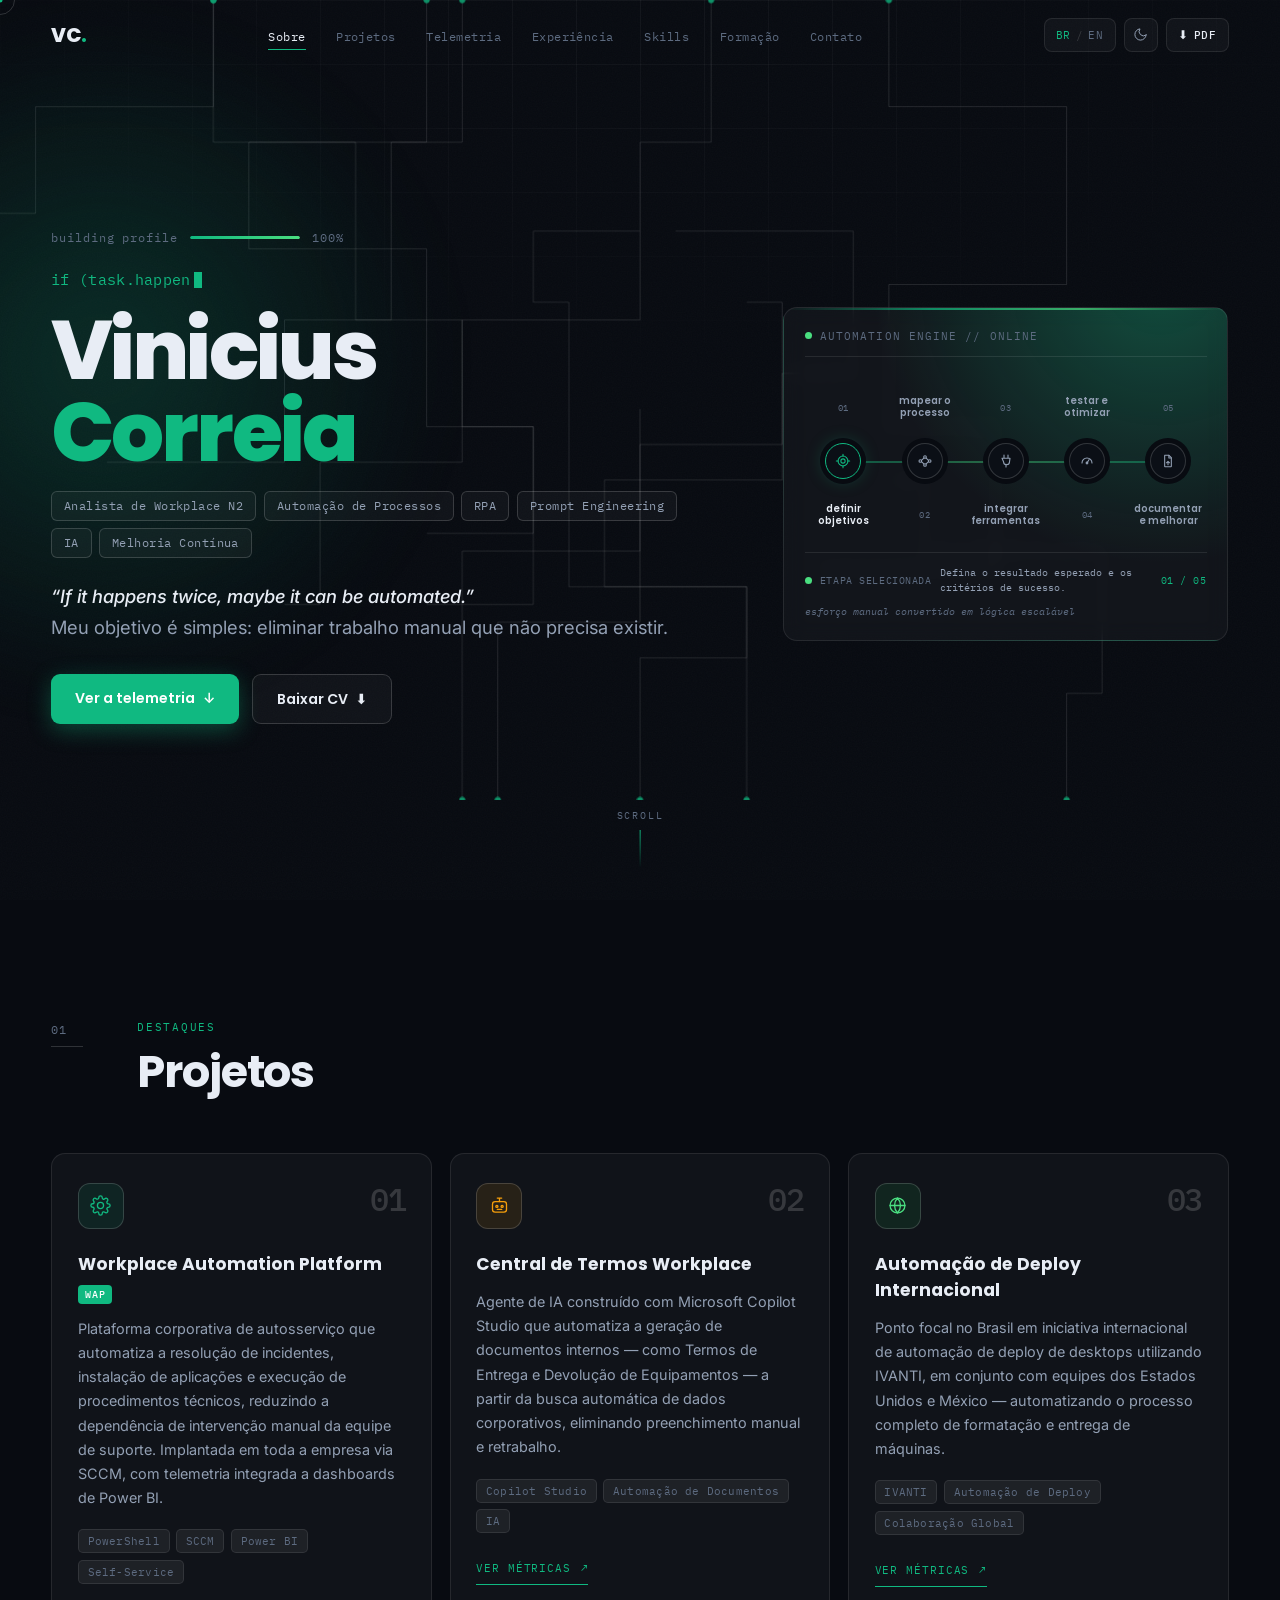
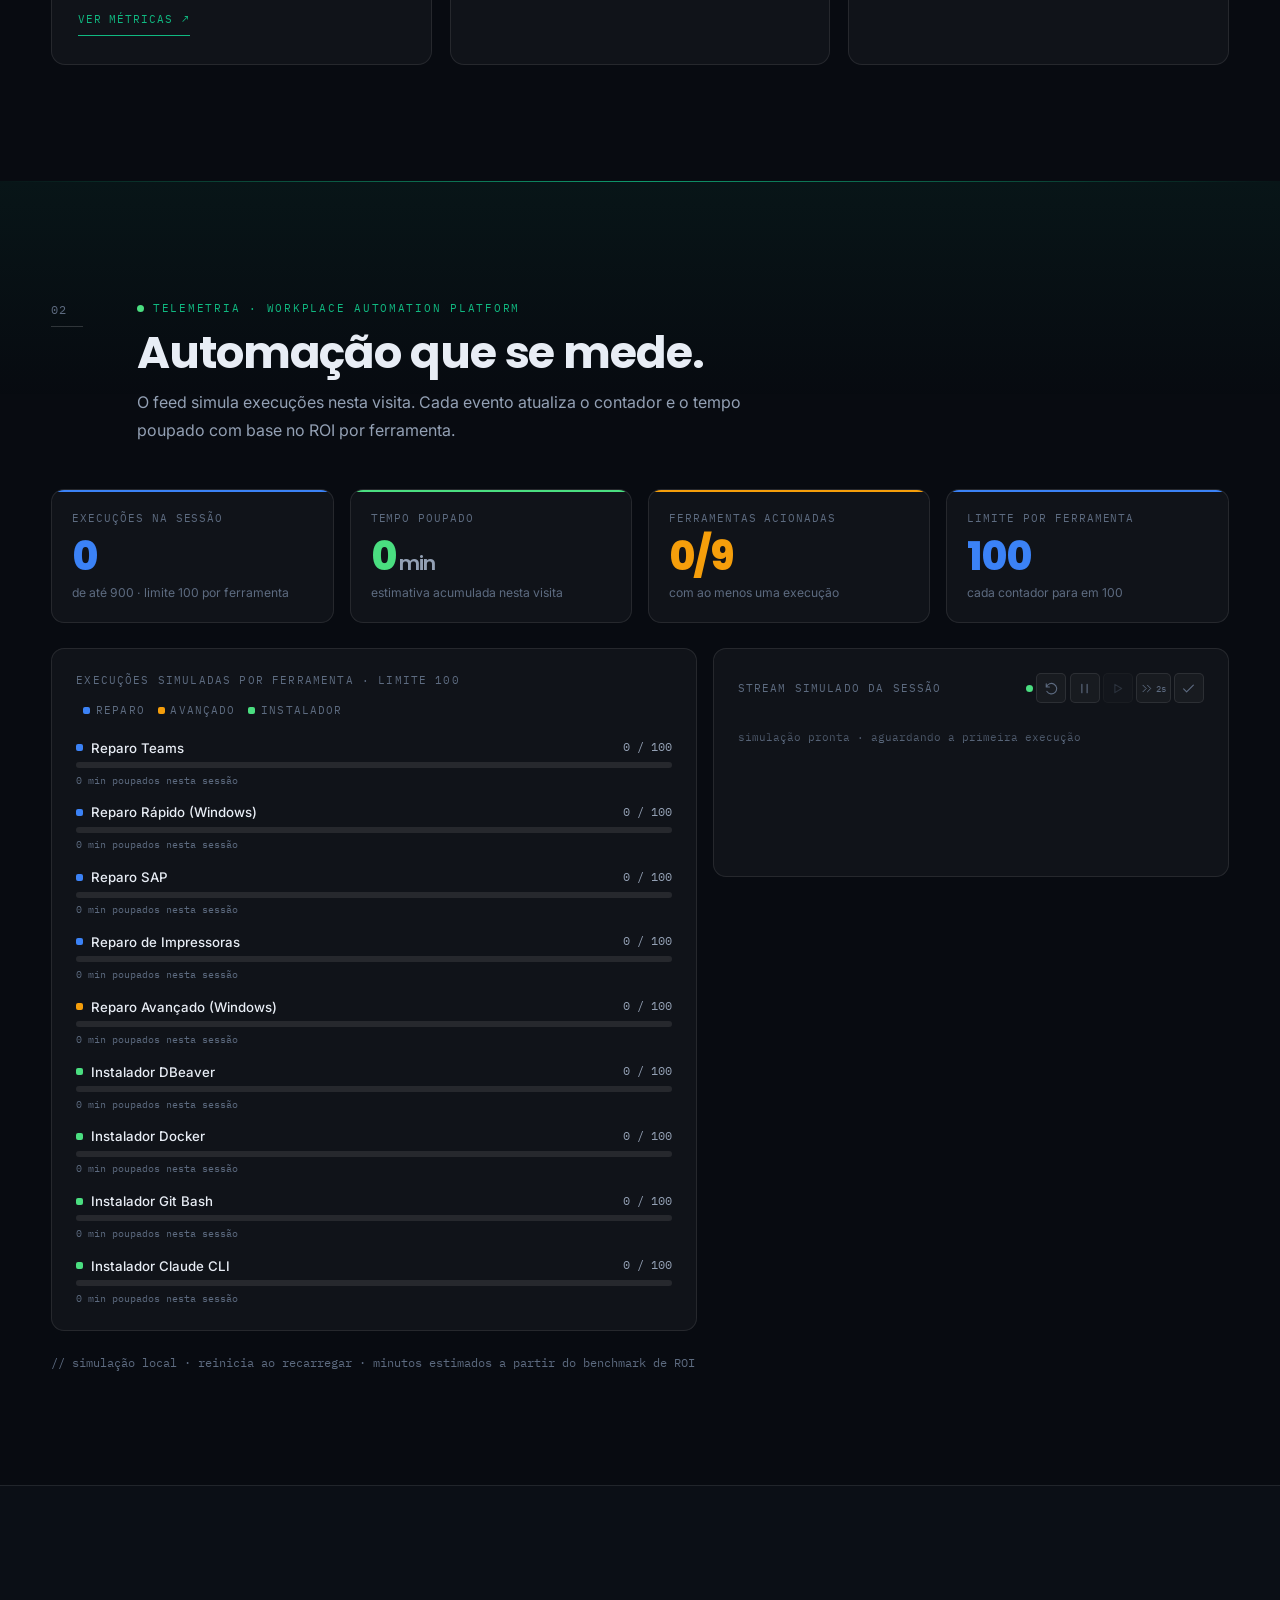
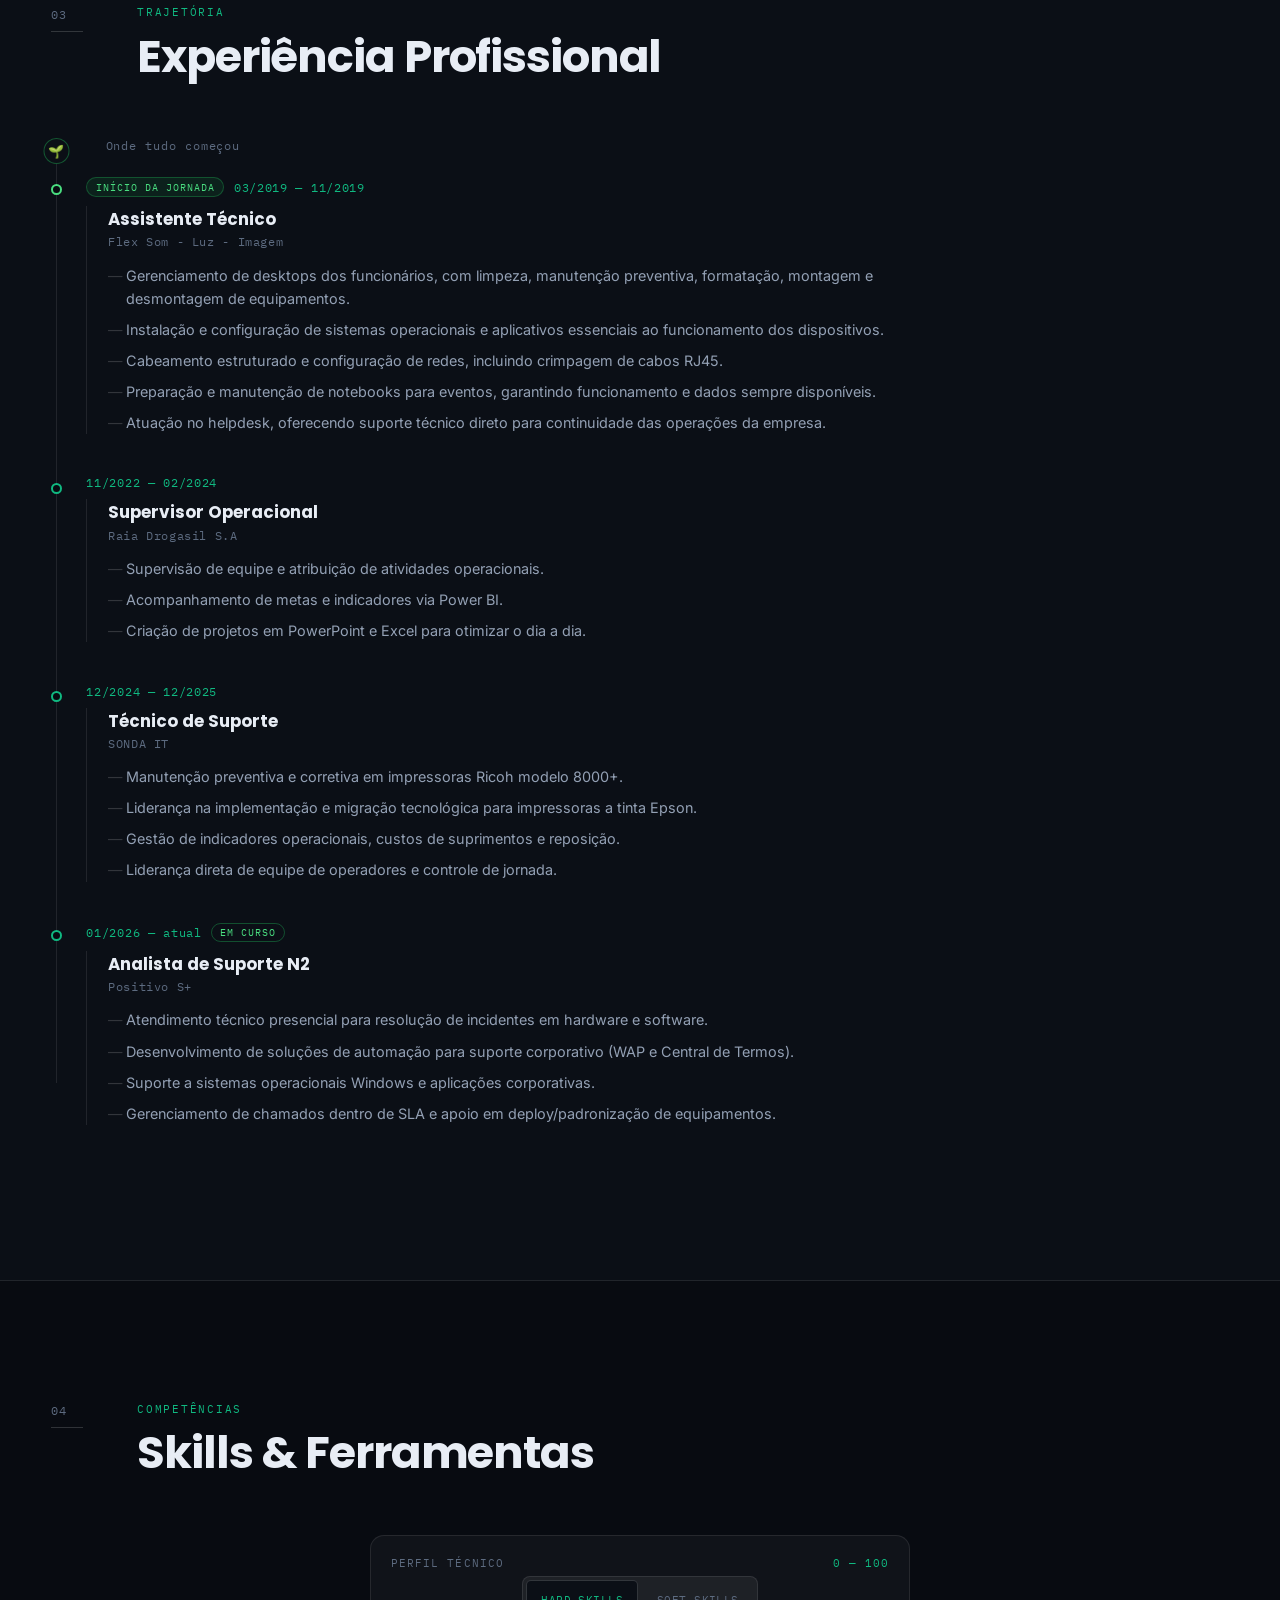
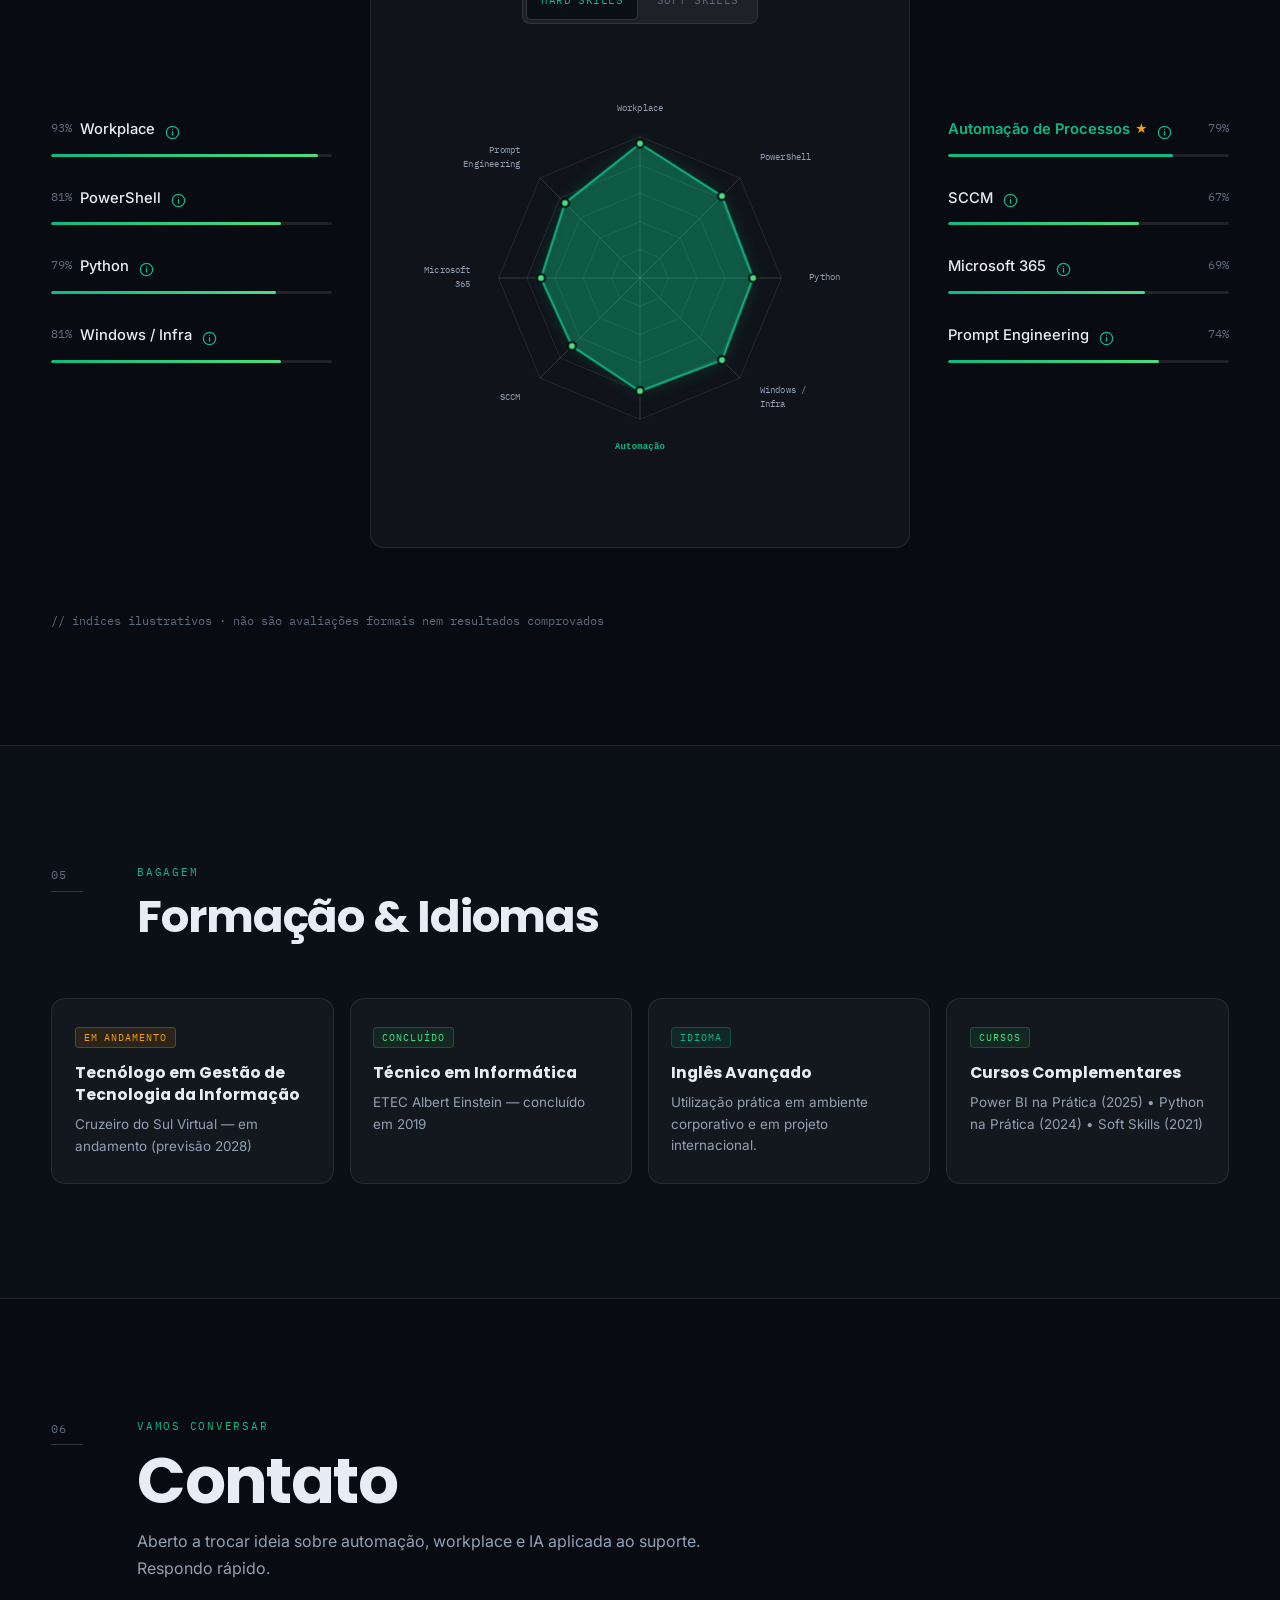
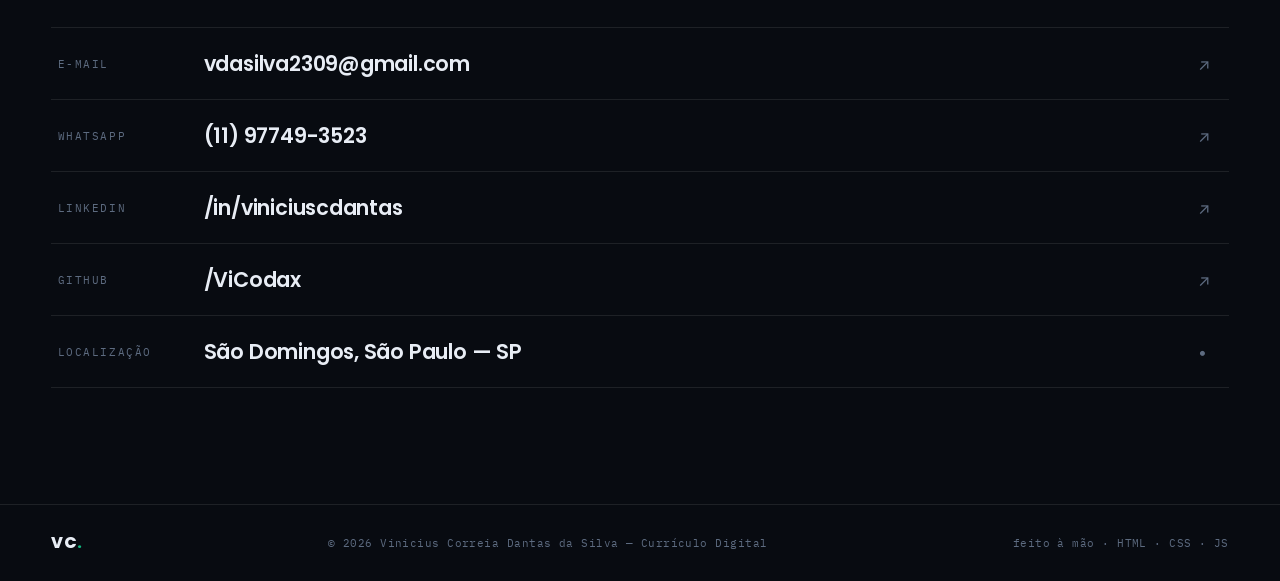
==== commit f062f589: "atualizaçao geral do site, adicionando e reforçando complementos ja existentes e novas funcionalidad" ====
--- a/index.html
+++ b/index.html
@@ -109,33 +109,33 @@
       <div class="vc-hero__panelhead"><span class="vc-dot"></span><span data-i18n="automation-panel-title">automation engine // online</span></div>
       <div class="vc-hero__flow">
         <div class="vc-hero__workflow-line" aria-hidden="true"><i></i></div>
-        <div class="vc-hero__flowstep" data-flow-step="0">
+        <button class="vc-hero__flowstep" type="button" data-flow-step="0" aria-pressed="true">
           <span class="vc-hero__flowlabel" data-i18n="automation-step1">define objectives</span>
           <span class="vc-hero__flowicon" aria-hidden="true"><svg viewBox="0 0 24 24"><circle cx="12" cy="12" r="7.4"/><circle cx="12" cy="12" r="3.2"/><path d="M12 2v3M12 19v3M2 12h3M19 12h3"/></svg></span>
           <span class="vc-hero__flowindex">01</span>
-        </div>
-        <div class="vc-hero__flowstep" data-flow-step="1">
+        </button>
+        <button class="vc-hero__flowstep" type="button" data-flow-step="1" aria-pressed="false">
           <span class="vc-hero__flowlabel" data-i18n="automation-step2">map the process</span>
           <span class="vc-hero__flowicon" aria-hidden="true"><svg viewBox="0 0 24 24"><circle cx="5" cy="12" r="2"/><circle cx="12" cy="6" r="2"/><circle cx="12" cy="18" r="2"/><circle cx="19" cy="12" r="2"/><path d="M6.7 11 10.3 7.6M6.7 13 10.3 16.4M13.7 7.6 17.3 11M13.7 16.4 17.3 13"/></svg></span>
           <span class="vc-hero__flowindex">02</span>
-        </div>
-        <div class="vc-hero__flowstep" data-flow-step="2">
+        </button>
+        <button class="vc-hero__flowstep" type="button" data-flow-step="2" aria-pressed="false">
           <span class="vc-hero__flowlabel" data-i18n="automation-step3">integrate tools</span>
           <span class="vc-hero__flowicon" aria-hidden="true"><svg viewBox="0 0 24 24"><path d="M9 3v4M15 3v4M6 8h12l-.7 5a4.5 4.5 0 0 1-9 0Z"/><path d="M12 17v4"/></svg></span>
           <span class="vc-hero__flowindex">03</span>
-        </div>
-        <div class="vc-hero__flowstep" data-flow-step="3">
+        </button>
+        <button class="vc-hero__flowstep" type="button" data-flow-step="3" aria-pressed="false">
           <span class="vc-hero__flowlabel" data-i18n="automation-step4">test and optimize</span>
           <span class="vc-hero__flowicon" aria-hidden="true"><svg viewBox="0 0 24 24"><path d="M4.5 15a7.5 7.5 0 1 1 15 0"/><path d="M12 15 15.2 9.8"/><circle cx="12" cy="15" r="1.3"/></svg></span>
           <span class="vc-hero__flowindex">04</span>
-        </div>
-        <div class="vc-hero__flowstep" data-flow-step="4">
+        </button>
+        <button class="vc-hero__flowstep" type="button" data-flow-step="4" aria-pressed="false">
           <span class="vc-hero__flowlabel" data-i18n="automation-step5">document and improve</span>
           <span class="vc-hero__flowicon" aria-hidden="true"><svg viewBox="0 0 24 24"><path d="M7 3.5h6.5L17 7v13a.5.5 0 0 1-.5.5h-9a.5.5 0 0 1-.5-.5V4a.5.5 0 0 1 .5-.5Z"/><path d="M13.3 3.5V7a.5.5 0 0 0 .5.5H17"/><path d="M12 17.5v-5M9.7 14.7 12 12.5l2.3 2.2"/></svg></span>
           <span class="vc-hero__flowindex">05</span>
-        </div>
-      </div>
-      <div class="vc-hero__livebar"><span class="vc-dot vc-dot--small"></span><span data-i18n="automation-live">live process</span><strong id="automationEvent">queueing next workflow...</strong><span id="automationTime">0.0s</span></div>
+        </button>
+      </div>
+      <div class="vc-hero__livebar"><span class="vc-dot vc-dot--small"></span><span data-i18n="automation-live">etapa selecionada</span><strong id="automationEvent">Defina o resultado esperado e os critérios de sucesso.</strong><span id="automationTime">01 / 05</span></div>
       <div class="vc-hero__panelnote"><span data-i18n="automation-panel-note">manual effort converted into scalable logic</span></div>
     </aside>
   </div>
@@ -169,12 +169,33 @@
       </article>
 
       <article class="vc-card">
-        <div class="vc-card__head"><span data-i18n="tele-card2">stream de execuções</span><span class="vc-dot"></span></div>
-        <div class="vc-feed"></div>
-      </article>
-    </div>
-
-    <p class="vc-tele__note" data-i18n="tele-note">// dados agregados e anonimizados · nomes de ambiente omitidos</p>
+          <div class="vc-card__head vc-card__head--feed">
+            <span data-i18n="tele-card2">stream simulado da sessão</span>
+            <div class="vc-feed-controls" role="group" data-i18n-aria="tele-controls" aria-label="Controles da simulação">
+              <span class="vc-dot vc-dot--small" aria-hidden="true"></span>
+              <button class="vc-feed-control" type="button" data-feed-action="restart" data-i18n-aria="tele-restart" aria-label="Reiniciar simulação" title="Reiniciar simulação">
+                <svg viewBox="0 0 20 20" aria-hidden="true"><path d="M3.2 8a7 7 0 1 1 .7 5.9M3 3.8V8h4.2"/></svg>
+              </button>
+              <button class="vc-feed-control" type="button" data-feed-action="pause" data-i18n-aria="tele-pause" aria-label="Pausar simulação" title="Pausar simulação">
+                <svg viewBox="0 0 20 20" aria-hidden="true"><path d="M6.5 4.5v11M13.5 4.5v11"/></svg>
+              </button>
+              <button class="vc-feed-control" type="button" data-feed-action="play" data-i18n-aria="tele-play" aria-label="Retomar simulação" title="Retomar simulação" disabled>
+                <svg viewBox="0 0 20 20" aria-hidden="true"><path d="m6.5 4.5 9 5.5-9 5.5Z"/></svg>
+              </button>
+              <button class="vc-feed-control vc-feed-control--speed" type="button" data-feed-action="speed" data-i18n-aria="tele-speed-fast" aria-label="Acelerar para 1 segundo" title="Acelerar para 1 segundo" aria-pressed="false">
+                <svg viewBox="0 0 20 20" aria-hidden="true"><path d="m3 5 5 5-5 5M10 5l5 5-5 5"/></svg>
+                <span id="teleSpeedLabel">2s</span>
+              </button>
+              <button class="vc-feed-control" type="button" data-feed-action="complete" data-i18n-aria="tele-complete" aria-label="Completar todas as métricas" title="Completar todas as métricas">
+                <svg viewBox="0 0 20 20" aria-hidden="true"><path d="m3.5 10.5 4 4 9-9"/></svg>
+              </button>
+            </div>
+          </div>
+          <div class="vc-feed"></div>
+      </article>
+    </div>
+
+    <p class="vc-tele__note" data-i18n="tele-note">// simulação local · reinicia ao recarregar · minutos estimados a partir do benchmark de ROI</p>
   </div>
 </section>
 
@@ -199,9 +220,10 @@
           </div>
           <span class="proj__num">01</span>
         </div>
-        <h3><a class="proj__repo" href="https://github.com/ViCodax/Workplace-Automation-Platform" target="_blank" rel="noopener noreferrer"><span data-i18n="proj1-title">Workplace Automation Platform</span> <span class="badge">WAP</span> <span class="proj__repo-arrow" aria-hidden="true">↗</span></a></h3>
+        <h3><span data-i18n="proj1-title">Workplace Automation Platform</span> <span class="badge">WAP</span></h3>
         <p data-i18n="proj1-text">Plataforma corporativa de autosserviço que automatiza a resolução de incidentes, instalação de aplicações e execução de procedimentos técnicos, reduzindo a dependência de intervenção manual da equipe de suporte. Implantada em toda a empresa via SCCM, com telemetria integrada a dashboards de Power BI.</p>
         <div class="proj__tags"><span>PowerShell</span><span>SCCM</span><span>Power BI</span><span>Self-Service</span></div>
+        <button class="proj__details" type="button" data-project-id="wap" data-project-repo="https://github.com/ViCodax/Workplace-Automation-Platform" aria-haspopup="dialog"><span data-i18n="project-open">Ver métricas</span><span aria-hidden="true">↗</span></button>
       </article>
 
       <article class="proj" data-reveal data-tilt>
@@ -212,9 +234,10 @@
           </div>
           <span class="proj__num">02</span>
         </div>
-        <h3><a class="proj__repo" href="https://github.com/ViCodax/Central-de-Termos---Workplace" target="_blank" rel="noopener noreferrer"><span data-i18n="proj2-title">Central de Termos Workplace</span> <span class="proj__repo-arrow" aria-hidden="true">↗</span></a></h3>
+        <h3><span data-i18n="proj2-title">Central de Termos Workplace</span></h3>
         <p data-i18n="proj2-text">Agente de IA construído com Microsoft Copilot Studio que automatiza a geração de documentos internos — como Termos de Entrega e Devolução de Equipamentos — a partir da busca automática de dados corporativos, eliminando preenchimento manual e retrabalho.</p>
         <div class="proj__tags"><span>Copilot Studio</span><span data-i18n="proj2-tag">Automação de Documentos</span><span>IA</span></div>
+        <button class="proj__details" type="button" data-project-id="terms" data-project-repo="https://github.com/ViCodax/Central-de-Termos---Workplace" aria-haspopup="dialog"><span data-i18n="project-open">Ver métricas</span><span aria-hidden="true">↗</span></button>
       </article>
 
       <article class="proj" data-reveal data-tilt>
@@ -228,11 +251,34 @@
         <h3><span data-i18n="proj3-title">Automação de Deploy Internacional</span></h3>
         <p data-i18n="proj3-text">Ponto focal no Brasil em iniciativa internacional de automação de deploy de desktops utilizando IVANTI, em conjunto com equipes dos Estados Unidos e México — automatizando o processo completo de formatação e entrega de máquinas.</p>
         <div class="proj__tags"><span>IVANTI</span><span data-i18n="proj3-tag">Automação de Deploy</span><span data-i18n="proj3-tag2">Colaboração Global</span></div>
-      </article>
-
-    </div>
-  </div>
-</section>
+        <button class="proj__details" type="button" data-project-id="deploy" aria-haspopup="dialog"><span data-i18n="project-open">Ver métricas</span><span aria-hidden="true">↗</span></button>
+      </article>
+
+    </div>
+  </div>
+</section>
+
+<dialog class="project-dialog" id="projectDialog" aria-labelledby="projectDialogTitle">
+  <div class="project-dialog__surface">
+    <div class="project-dialog__head">
+      <p class="vc-eyebrow" data-i18n="project-dialog-kicker">case study · indicadores</p>
+      <button class="project-dialog__close" id="projectDialogClose" type="button" aria-label="Fechar detalhes do projeto" data-i18n-aria="project-dialog-close">
+        <svg viewBox="0 0 24 24" aria-hidden="true"><path d="m6 6 12 12M18 6 6 18"/></svg>
+      </button>
+    </div>
+    <h2 class="project-dialog__title" id="projectDialogTitle"></h2>
+    <figure class="project-dialog__media" id="projectDialogMedia" hidden>
+      <img src="assets/sccm_screenshot.png" alt="" id="projectDialogImage">
+    </figure>
+    <div class="project-dialog__metrics" id="projectDialogMetrics"></div>
+    <p class="project-dialog__note" id="projectDialogNote"></p>
+    <div class="project-dialog__foot">
+      <a class="project-dialog__repo" id="projectDialogRepo" href="#" target="_blank" rel="noopener noreferrer">
+        <span data-i18n="project-dialog-repo">Ver no GitHub</span><span aria-hidden="true">↗</span>
+      </a>
+    </div>
+  </div>
+</dialog>
 
 <!-- ============ EXPERIÊNCIA ============ -->
 <section class="section section--alt" id="experiencia">
@@ -334,49 +380,24 @@
     </div>
 
     <div class="skills-layout">
-      <div class="skills-column skills-column--left">
-        <div class="skill" data-reveal><div class="skill__top"><span data-i18n="skill-suporte">Suporte Corporativo</span><span class="skill__pct" data-count="100" data-suffix="%">0%</span></div><div class="skill__bar"><i data-width="100"></i></div></div>
-        <div class="skill" data-reveal><div class="skill__top"><span>SCCM</span><span class="skill__pct" data-count="50" data-suffix="%">0%</span></div><div class="skill__bar"><i data-width="50"></i></div></div>
-        <div class="skill" data-reveal><div class="skill__top"><span>Power BI</span><span class="skill__pct" data-count="30" data-suffix="%">0%</span></div><div class="skill__bar"><i data-width="30"></i></div></div>
-      </div>
+      <div class="skills-column skills-column--left" id="skillsLeft"></div>
 
       <div class="skills-radar" data-reveal>
         <div class="skills-radar__head">
           <span data-i18n="skills-radar-label">perfil técnico</span>
           <span class="skills-radar__scale">0 — 100</span>
         </div>
-        <svg class="skills-radar__chart" viewBox="0 0 420 420" role="img" aria-label="Gráfico radar de competências" data-i18n-aria="skills-radar-aria"></svg>
-      </div>
-
-      <div class="skills-column skills-column--right">
-        <div class="skill" data-reveal><div class="skill__top"><span>Copilot Studio</span><span class="skill__pct" data-count="80" data-suffix="%">0%</span></div><div class="skill__bar"><i data-width="80"></i></div></div>
-        <div class="skill" data-reveal><div class="skill__top"><span>Python</span><span class="skill__pct" data-count="60" data-suffix="%">0%</span></div><div class="skill__bar"><i data-width="60"></i></div></div>
-        <div class="skill" data-reveal><div class="skill__top"><span>PowerShell</span><span class="skill__pct" data-count="60" data-suffix="%">0%</span></div><div class="skill__bar"><i data-width="60"></i></div></div>
-      </div>
-    </div>
-
-    <div class="marquee" data-reveal aria-hidden="true">
-      <div class="marquee__track">
-        <div class="marquee__group">
-          <span data-i18n="pill-automacao">Automação de Processos</span><i>/</i>
-          <span data-i18n="pill-prompt">Prompt Engineering</span><i>/</i>
-          <span data-i18n="pill-troubleshoot">Troubleshooting Avançado</span><i>/</i>
-          <span>Windows Enterprise</span><i>/</i>
-          <span data-i18n="pill-itsm">Gestão de Serviços de TI</span><i>/</i>
-          <span data-i18n="pill-lideranca">Liderança de Equipes</span><i>/</i>
-          <span data-i18n="pill-ingles">Inglês Avançado</span><i>/</i>
-        </div>
-        <div class="marquee__group" aria-hidden="true">
-          <span data-i18n="pill-automacao">Automação de Processos</span><i>/</i>
-          <span data-i18n="pill-prompt">Prompt Engineering</span><i>/</i>
-          <span data-i18n="pill-troubleshoot">Troubleshooting Avançado</span><i>/</i>
-          <span>Windows Enterprise</span><i>/</i>
-          <span data-i18n="pill-itsm">Gestão de Serviços de TI</span><i>/</i>
-          <span data-i18n="pill-lideranca">Liderança de Equipes</span><i>/</i>
-          <span data-i18n="pill-ingles">Inglês Avançado</span><i>/</i>
-        </div>
-      </div>
-    </div>
+        <div class="skills-switcher" role="group" aria-label="Tipo de competência">
+          <button class="skills-switcher__tab active" type="button" data-skill-mode="hard" aria-pressed="true">HARD SKILLS</button>
+          <button class="skills-switcher__tab" type="button" data-skill-mode="soft" aria-pressed="false">SOFT SKILLS</button>
+        </div>
+        <svg class="skills-radar__chart" viewBox="0 0 500 500" role="img" aria-label="Gráfico radar de competências" data-i18n-aria="skills-radar-aria"></svg>
+      </div>
+
+      <div class="skills-column skills-column--right" id="skillsRight"></div>
+    </div>
+
+    <p class="skills-note" data-i18n="skills-note">// índices ilustrativos · não são avaliações formais nem resultados comprovados</p>
   </div>
 </section>
 
--- a/style.css
+++ b/style.css
@@ -247,6 +247,8 @@
   filter: drop-shadow(0 0 6px var(--vc-glow));
 }
 .is-built .vc-hero__pulse{ animation: vcPulse 3.4s linear infinite; animation-delay: calc(2s + var(--i,0)*700ms); }
+.vc-hero.is-automating .vc-hero__pulse{ stroke:var(--vc-orange); filter:drop-shadow(0 0 9px var(--vc-orange)); }
+.vc-hero.is-automating .vc-hero__node{ fill:var(--vc-orange); }
 @keyframes vcPulse{ 0%{stroke-dashoffset:264;opacity:0} 12%{opacity:1} 88%{opacity:1} 100%{stroke-dashoffset:-264;opacity:0} }
 
 .vc-hero__halo{
@@ -372,6 +374,7 @@
 .vc-hero__flowstep{
   position:relative; z-index:1; display:grid; grid-template-rows:1fr 38px 1fr; align-items:center; justify-items:center; gap:.35rem;
   min-width:0; padding:0 .15rem;
+  border:0; background:transparent; color:inherit; font:inherit; cursor:pointer;
   opacity:0; transform:translateX(-10px);
 }
 .is-built .vc-hero__flowstep{ animation:vcSlideIn .55s var(--vc-ease) forwards; animation-delay:calc(1.65s + var(--i,0)*130ms); }
@@ -397,13 +400,14 @@
 .vc-hero__flowstep.is-active .vc-hero__flowicon{ border-color:var(--vc-accent); box-shadow:0 0 0 5px var(--vc-bg),0 0 18px var(--vc-glow); animation:vcProcessPulse 1s ease-in-out infinite; }
 .vc-hero__flowstep.is-active .vc-hero__flowicon svg{ stroke:var(--vc-accent); }
 .vc-hero__flowstep.is-active .vc-hero__flowlabel{ color:var(--vc-text); }
+.vc-hero__flowstep:focus-visible .vc-hero__flowicon{ outline:2px solid var(--vc-accent); outline-offset:4px; }
 @keyframes vcProcessPulse{ 0%,100%{ transform:scale(.94); } 50%{ transform:scale(1.08); } }
 .vc-hero__livebar{
   display:grid; grid-template-columns:auto auto 1fr auto; align-items:center; gap:.5rem;
   margin-top:.3rem; padding:.85rem 0 0; border-top:1px solid var(--vc-line);
   font-family: var(--vc-mono); font-size:.6rem; color:var(--vc-text-faint); text-transform:uppercase; letter-spacing:.06em;
 }
-.vc-hero__livebar strong{ min-width:0; overflow:hidden; color:var(--vc-text-dim); font-size:.59rem; font-weight:400; text-overflow:ellipsis; white-space:nowrap; text-transform:none; letter-spacing:0; }
+.vc-hero__livebar strong{ min-width:0; color:var(--vc-text-dim); font-size:.62rem; font-weight:400; line-height:1.45; text-transform:none; letter-spacing:0; }
 .vc-hero__livebar > span:last-child{ color:var(--vc-accent); font-variant-numeric:tabular-nums; }
 .vc-hero__panelnote{ display:flex; align-items:center; gap:.5rem; padding-top:.6rem; color:var(--vc-text-faint); font-family:var(--vc-mono); font-size:.62rem; font-style:italic; line-height:1.45; }
 .vc-dot--small{ width:5px; height:5px; animation:none; }
@@ -439,6 +443,9 @@
    --------------------------------------------------------------- */
 .section{ position:relative; padding: clamp(4.5rem,9vw,7.5rem) 0; }
 .section--alt{ background: var(--vc-bg-alt); }
+.vc-tele{ background:linear-gradient(180deg,color-mix(in srgb,var(--vc-accent) 6%,transparent),transparent 220px); }
+.vc-tele::before{ content:""; position:absolute; top:0; left:0; width:100%; height:1px; background:linear-gradient(90deg,transparent,var(--vc-accent),transparent); opacity:0; transform:scaleX(.35); transition:opacity .9s ease,transform 1.2s var(--vc-ease); }
+.vc-tele.is-live::before{ opacity:.8; transform:scaleX(1); }
 .section--alt::before,
 .section--alt::after{
   content:""; position:absolute; left:0; right:0; height:1px; background: var(--vc-line);
@@ -451,8 +458,9 @@
   letter-spacing:.1em; padding-top:.35rem; position:relative;
 }
 .sec-index::after{
-  content:""; position:absolute; left:0; top:1.9rem; width:32px; height:1px; background: var(--vc-line-strong);
-}
+  content:""; position:absolute; left:0; top:1.9rem; width:0; height:1px; background: var(--vc-line-strong); transition:width .55s var(--vc-ease) .12s;
+}
+.sec-head.in .sec-index::after{ width:32px; }
 .vc-eyebrow{
   display:inline-flex; align-items:center; gap:.55rem;
   font-family: var(--vc-mono); font-size:.68rem; letter-spacing:.16em;
@@ -495,11 +503,11 @@
 .vc-kpi__suffix{ font-size:.5em; font-weight:600; margin-left:.18em; color: var(--vc-text-dim); }
 .vc-kpi__foot{ margin-top:.55rem; font-size:.76rem; color: var(--vc-text-faint); }
 
-.vc-tele__grid{ display:grid; grid-template-columns: minmax(0,1.25fr) minmax(0,1fr); gap:1rem; }
+.vc-tele__grid{ display:grid; grid-template-columns: minmax(0,1.25fr) minmax(0,1fr); align-items:start; gap:1rem; }
 .vc-card{
   border:1px solid var(--vc-line); border-radius:13px; background: var(--vc-surface);
   padding:1.5rem; opacity:0; transform: translateY(26px);
-  display:flex; flex-direction:column;
+  display:flex; flex-direction:column; min-width:0;
   transition: opacity .8s var(--vc-ease) .3s, transform .8s var(--vc-ease) .3s;
 }
 .vc-tele.is-live .vc-card{ opacity:1; transform:none; }
@@ -508,6 +516,14 @@
   margin-bottom:1.3rem; font-family: var(--vc-mono); font-size:.66rem;
   letter-spacing:.11em; text-transform:uppercase; color: var(--vc-text-faint);
 }
+.vc-card__head--feed{ align-items:center; }
+.vc-feed-controls{ display:flex; align-items:center; gap:.2rem; }
+.vc-feed-control{ display:grid; place-items:center; flex:0 0 30px; width:30px; height:30px; padding:0; border:1px solid var(--vc-line); border-radius:5px; background:var(--vc-surface); color:var(--vc-text-faint); cursor:pointer; transition:color .2s ease,border-color .2s ease,background .2s ease; }
+.vc-feed-control:hover:not(:disabled){ border-color:var(--vc-accent); background:var(--vc-surface-2); color:var(--vc-accent); }
+.vc-feed-control:disabled{ opacity:.35; cursor:default; }
+.vc-feed-control svg{ width:15px; height:15px; fill:none; stroke:currentColor; stroke-width:1.5; stroke-linecap:round; stroke-linejoin:round; }
+.vc-feed-control--speed{ display:flex; gap:.1rem; width:auto; padding:0 .25rem; font-family:var(--vc-mono); font-size:.58rem; }
+.vc-feed-control--speed svg{ width:13px; height:13px; }
 .legend{ display:flex; align-items:center; gap:.35rem; }
 .legend .lg{ width:7px; height:7px; border-radius:2px; display:inline-block; margin-left:.45rem; }
 .lg-b{ background: var(--vc-tele-blue); } .lg-o{ background: var(--vc-orange); } .lg-g{ background: var(--vc-green); }
@@ -520,16 +536,18 @@
 .vc-bar__track{ height:6px; border-radius:99px; background: var(--vc-line); overflow:hidden; }
 .vc-bar__fill{
   height:100%; width:0%; border-radius:99px; background: var(--c,var(--vc-accent));
-  transition: width 1.25s var(--vc-ease); transition-delay: calc(.45s + var(--i,0)*110ms);
-}
+  transition: width .55s var(--vc-ease);
+}
+.vc-bar__saved{ margin-top:.35rem; color:var(--vc-text-faint); font-family:var(--vc-mono); font-size:.63rem; line-height:1.4; }
 
 .vc-feed{
   font-family: var(--vc-mono); font-size:.75rem; line-height:1.5;
-  flex:1; min-height:238px; overflow:hidden; position:relative;
+  flex:0 1 auto; min-height:128px; max-height:300px; overflow:hidden; position:relative;
   -webkit-mask-image: linear-gradient(180deg,transparent 0,#000 14%,#000 86%,transparent 100%);
   mask-image: linear-gradient(180deg,transparent 0,#000 14%,#000 86%,transparent 100%);
 }
 .vc-feed__line{ display:flex; gap:.6rem; padding:.3rem 0; color: var(--vc-text-dim); animation: vcFeedIn .45s var(--vc-ease) both; }
+.vc-feed__empty{ padding:.3rem 0; color:var(--vc-text-faint); font-size:.68rem; }
 @keyframes vcFeedIn{ from{ opacity:0; transform: translateY(-8px); } }
 .vc-feed__ts{ color: var(--vc-text-faint); flex-shrink:0; }
 .vc-feed__ok{ color: var(--vc-green); flex-shrink:0; }
@@ -544,6 +562,7 @@
 .proj{
   position:relative; border:1px solid var(--vc-line); border-radius:var(--r);
   background: var(--vc-surface); padding:1.8rem 1.6rem; overflow:hidden;
+  cursor:pointer;
   transform-style: preserve-3d;
   transition: opacity .8s var(--vc-ease), transform .45s var(--vc-ease), border-color .3s ease;
 }
@@ -584,6 +603,35 @@
   transition: color .25s ease, border-color .25s ease;
 }
 .proj:hover .proj__tags span{ color: var(--vc-text-dim); border-color: var(--vc-line-strong); }
+.proj__details{ position:relative; display:inline-flex; align-items:center; gap:.6rem; margin-top:1.2rem; padding:.55rem 0; border:0; border-bottom:1px solid var(--vc-accent); background:transparent; color:var(--vc-accent); cursor:pointer; font-family:var(--vc-mono); font-size:.7rem; letter-spacing:.08em; text-transform:uppercase; }
+.proj__details span:last-child{ transition:transform .2s ease; }
+.proj__details:hover span:last-child{ transform:translate(3px,-3px); }
+.proj__details:focus-visible{ outline-offset:4px; }
+.proj:hover .proj__details{ color:var(--vc-text); }
+
+.project-dialog{ width:min(720px,calc(100vw - 2rem)); max-width:none; max-height:min(84vh,760px); margin:auto; padding:0; overflow:auto; border:1px solid var(--vc-line-strong); border-radius:var(--r); background:var(--vc-bg); color:var(--vc-text); box-shadow:0 28px 90px rgba(0,0,0,.45); }
+.project-dialog::backdrop{ background:rgba(3,8,12,.72); backdrop-filter:blur(8px); }
+.project-dialog[open]{ animation:projectDialogIn .28s var(--vc-ease) both; }
+@keyframes projectDialogIn{ from{ opacity:0; transform:translateY(10px) scale(.985); } to{ opacity:1; transform:translateY(0) scale(1); } }
+.project-dialog__surface{ padding:1.5rem 2rem; }
+.project-dialog__head{ display:flex; align-items:center; justify-content:space-between; gap:1rem; margin-bottom:.4rem; }
+.project-dialog__head .vc-eyebrow{ margin:0; }
+.project-dialog__close{ display:grid; place-items:center; flex:0 0 40px; width:40px; height:40px; border:1px solid var(--vc-line); border-radius:7px; background:var(--vc-surface); color:var(--vc-text-dim); cursor:pointer; }
+.project-dialog__close:hover{ border-color:var(--vc-accent); color:var(--vc-accent); }
+.project-dialog__close svg{ width:18px; height:18px; fill:none; stroke:currentColor; stroke-width:1.7; stroke-linecap:round; }
+.project-dialog__title{ margin:0 3rem .65rem 0; font-size:1.65rem; line-height:1.2; }
+.project-dialog__media{ margin:0 0 1rem; overflow:hidden; border:1px solid var(--vc-line); border-radius:6px; background:var(--vc-bg-alt); }
+.project-dialog__media img{ display:block; width:100%; max-height:300px; object-fit:contain; }
+.project-dialog__media[hidden]{ display:none; }
+.project-dialog__metrics{ display:grid; grid-template-columns:repeat(auto-fit,minmax(135px,1fr)); gap:.7rem; }
+.project-dialog__metric{ min-width:0; display:flex; flex-direction:column; gap:.45rem; padding:1rem; border:1px solid var(--vc-line); border-radius:8px; background:var(--vc-surface); }
+.project-dialog__value{ color:var(--vc-accent); font-family:var(--vc-sans); font-size:1.5rem; font-weight:700; line-height:1.15; overflow-wrap:anywhere; }
+.project-dialog__metric-label{ color:var(--vc-text); font-size:.78rem; font-weight:600; line-height:1.35; }
+.project-dialog__metric-foot{ color:var(--vc-text-faint); font-family:var(--vc-mono); font-size:.63rem; line-height:1.45; }
+.project-dialog__note{ margin:1rem 0 0; color:var(--vc-text-faint); font-family:var(--vc-mono); font-size:.65rem; line-height:1.55; }
+.project-dialog__foot{ display:flex; align-items:center; justify-content:flex-end; gap:1rem; margin-top:1.4rem; padding-top:1.1rem; border-top:1px solid var(--vc-line); }
+.project-dialog__repo{ display:inline-flex; align-items:center; gap:.55rem; flex:0 0 auto; padding:.65rem .8rem; border-radius:6px; background:var(--vc-accent); color:#fff; font-family:var(--vc-mono); font-size:.68rem; font-weight:500; }
+.project-dialog__repo[hidden]{ display:none; }
 
 /* ---------------------------------------------------------------
    9. TIMELINE
@@ -636,23 +684,38 @@
 /* ---------------------------------------------------------------
    10. SKILLS
    --------------------------------------------------------------- */
-.skills-layout{ display:grid; grid-template-columns:minmax(0,1fr) minmax(360px,460px) minmax(0,1fr); gap:clamp(1.5rem,4vw,4rem); align-items:center; margin-bottom:4rem; }
+.skills-layout{ display:grid; grid-template-columns:minmax(0,1fr) minmax(380px,540px) minmax(0,1fr); gap:clamp(1.25rem,3vw,3rem); align-items:center; margin-bottom:4rem; }
 .skills-column{ display:flex; flex-direction:column; gap:2rem; }
 .skills-column--left{ text-align:right; }
 .skills-column--left .skill__top{ flex-direction:row-reverse; }
+.skills-note{ margin-top:1.5rem; color:var(--vc-text-faint); font-family:var(--vc-mono); font-size:.73rem; line-height:1.5; }
 .skills-radar{ border:1px solid var(--vc-line); border-radius:var(--r); background:var(--vc-surface); padding:1.25rem; }
 .skills-radar__head{ display:flex; justify-content:space-between; gap:1rem; margin-bottom:.4rem; font-family:var(--vc-mono); font-size:.66rem; letter-spacing:.1em; text-transform:uppercase; color:var(--vc-text-faint); }
+.skills-switcher{ display:flex; width:max-content; max-width:100%; gap:.2rem; margin:0 auto .35rem; padding:3px; border:1px solid var(--vc-line); border-radius:8px; background:var(--vc-surface-2); }
+.skills-switcher__tab{ min-height:40px; padding:.55rem .9rem; border:1px solid transparent; border-radius:5px; background:transparent; color:var(--vc-text-faint); cursor:pointer; font-family:var(--vc-mono); font-size:.68rem; letter-spacing:.04em; transition:color .2s ease,background .2s ease,border-color .2s ease; }
+.skills-switcher__tab:hover{ color:var(--vc-text); }
+.skills-switcher__tab.active{ border-color:var(--vc-line-strong); background:var(--vc-bg-alt); color:var(--vc-accent); }
 .skills-radar__scale{ color:var(--vc-accent); }
-.skills-radar__chart{ display:block; width:100%; max-width:460px; margin:0 auto; overflow:visible; }
+.skills-radar__chart{ display:block; width:100%; max-width:500px; margin:0 auto; overflow:visible; }
 .radar__ring{ fill:none; stroke:var(--vc-line); stroke-width:1; }
 .radar__axis{ stroke:var(--vc-line-strong); stroke-width:1; }
-.radar__label{ fill:var(--vc-text-dim); font-family:var(--vc-mono); font-size:11px; letter-spacing:.02em; }
-.radar__shape{ fill:var(--vc-glow); stroke:var(--vc-accent); stroke-width:2; stroke-linejoin:round; filter:drop-shadow(0 0 8px var(--vc-glow)); transform-origin:210px 210px; animation:radarReveal 1s var(--vc-ease) both; }
+.radar__label{ fill:var(--vc-text-dim); font-family:var(--vc-mono); font-size:9px; letter-spacing:.02em; }
+.radar__label--featured{ fill:var(--vc-accent); font-weight:600; }
+.radar__shape{ fill:var(--vc-glow); stroke:var(--vc-accent); stroke-width:2; stroke-linejoin:round; filter:drop-shadow(0 0 8px var(--vc-glow)); transform-origin:250px 250px; animation:radarReveal 1s var(--vc-ease) both; }
 .radar__point{ fill:var(--vc-green); stroke:var(--vc-bg); stroke-width:2; }
 @keyframes radarReveal{ from{ opacity:0; transform:scale(.35); } to{ opacity:1; transform:scale(1); } }
 .skills{ display:none; }
-.skill__top{ display:flex; justify-content:space-between; align-items:baseline; gap:1rem; margin-bottom:.6rem; }
-.skill__top span:first-child{ font-size:.92rem; font-weight:500; }
+.skill__top{ display:flex; justify-content:space-between; align-items:flex-start; gap:.5rem; margin-bottom:.6rem; }
+.skill__label{ position:relative; display:flex; flex:1; align-items:flex-start; min-width:0; gap:.15rem; }
+.skill__name{ min-width:0; font-size:.92rem; font-weight:500; line-height:1.3; overflow-wrap:anywhere; }
+.skill--featured .skill__name{ color:var(--vc-accent); font-weight:600; }
+.skill__star{ flex:0 0 auto; margin:.08em 0 0 .15em; color:var(--vc-orange); font-size:.76rem; line-height:1.3; }
+.skill__info{ display:grid; flex:0 0 30px; place-items:center; width:30px; height:30px; margin:-3px 0; border:0; border-radius:50%; background:transparent; color:var(--vc-accent); cursor:help; }
+.skill__info svg{ display:block; width:17px; height:17px; fill:none; stroke:currentColor; stroke-width:1.5; stroke-linecap:round; stroke-linejoin:round; }
+.skill__info .skill__info-dot{ fill:currentColor; stroke:none; }
+.skill__tooltip{ position:absolute; z-index:10; top:calc(100% + .3rem); left:0; width:max-content; max-width:min(240px,70vw); padding:.55rem .7rem; border:1px solid var(--vc-line-strong); border-radius:6px; background:var(--vc-bg-alt); box-shadow:0 8px 22px rgba(0,0,0,.2); color:var(--vc-text); font-family:var(--vc-body); font-size:.72rem; font-weight:400; line-height:1.45; text-align:left; opacity:0; visibility:hidden; transform:translateY(-3px); transition:opacity .16s ease,transform .16s ease,visibility .16s ease; }
+.skill__label:hover .skill__tooltip,.skill__info:focus + .skill__tooltip{ opacity:1; visibility:visible; transform:translateY(0); }
+.skills-column--left .skill__tooltip{ right:0; left:auto; }
 .skill__pct{ font-family: var(--vc-mono); font-size:.76rem; color: var(--vc-text-faint); font-variant-numeric: tabular-nums; }
 .skill__bar{ height:3px; border-radius:99px; background: var(--vc-line); overflow:hidden; }
 .skill__bar i{
@@ -660,19 +723,7 @@
   background: linear-gradient(90deg,var(--vc-accent),var(--vc-green));
   transition: width 1.4s var(--vc-ease);
 }
-
-.marquee{
-  position:relative; overflow:hidden; padding:1.1rem 0;
-  border-top:1px solid var(--vc-line); border-bottom:1px solid var(--vc-line);
-  -webkit-mask-image: linear-gradient(90deg,transparent,#000 8%,#000 92%,transparent);
-  mask-image: linear-gradient(90deg,transparent,#000 8%,#000 92%,transparent);
-}
-.marquee__track{ display:flex; width:max-content; animation: vcMarquee 34s linear infinite; }
-.marquee:hover .marquee__track{ animation-play-state: paused; }
-.marquee__group{ display:flex; align-items:center; gap:1.5rem; padding-right:1.5rem; }
-.marquee__group span{ font-family: var(--vc-sans); font-size:1.15rem; font-weight:600; letter-spacing:-.01em; color: var(--vc-text-dim); white-space:nowrap; }
-.marquee__group i{ color: var(--vc-accent); font-style:normal; font-size:1.1rem; }
-@keyframes vcMarquee{ to{ transform: translateX(-50%); } }
+.skill--featured .skill__bar i{ background:var(--vc-accent); box-shadow:0 0 8px var(--vc-glow); }
 
 /* ---------------------------------------------------------------
    11. FORMAÇÃO
@@ -746,7 +797,7 @@
   .vc-hero{ padding-top:6.5rem; }
   .vc-hero__halo{ left:50%; top:32%; }
   .vc-hero__scroll{ display:none; }
-  .vc-feed{ height:auto; min-height:180px; }
+  .vc-feed{ height:auto; min-height:128px; max-height:240px; }
 }
 @media (max-width:860px){
   #burger{ display:flex; }
@@ -780,13 +831,20 @@
   .vc-hero__livebar > span:nth-child(2){ display:none; }
   .vc-hero__livebar strong{ grid-column:1/-1; grid-row:2; }
   .skills{ grid-template-columns:1fr; }
+  .vc-card__head--feed{ align-items:flex-start; }
+  .vc-feed-controls{ flex:0 0 100%; justify-content:flex-end; }
+  .project-dialog{ width:calc(100vw - 1rem); max-height:90vh; }
+  .project-dialog__surface{ padding:1.2rem; }
+  .project-dialog__metrics{ grid-template-columns:repeat(2,minmax(0,1fr)); }
+  .project-dialog__media img{ max-height:220px; }
+  .project-dialog__repo{ justify-content:center; }
 }
 
 /* ---------------------------------------------------------------
    14. PRINT
    --------------------------------------------------------------- */
 @media print{
-  #navbar,#backToTop,.vc-hero__scroll,.boot,.cursor,.noise,.grid-bg,.marquee,.vc-feed{ display:none !important; }
+  #navbar,#backToTop,.vc-hero__scroll,.boot,.cursor,.noise,.grid-bg,.vc-feed{ display:none !important; }
   body{ background:#fff; color:#000; }
   .section{ padding:1.5rem 0; break-inside:avoid; }
   .vc-hero{ min-height:auto; padding:1rem 0; }
@@ -813,5 +871,4 @@
   .vc-hero__circuit path{ stroke-dashoffset:0 !important; }
   .vc-hero__node{ opacity:.9 !important; }
   .vc-hero__flowstep.is-active .vc-hero__flowicon,.vc-hero__workflow-line i{ animation:none !important; }
-  .marquee__track{ animation:none !important; }
-}
+}
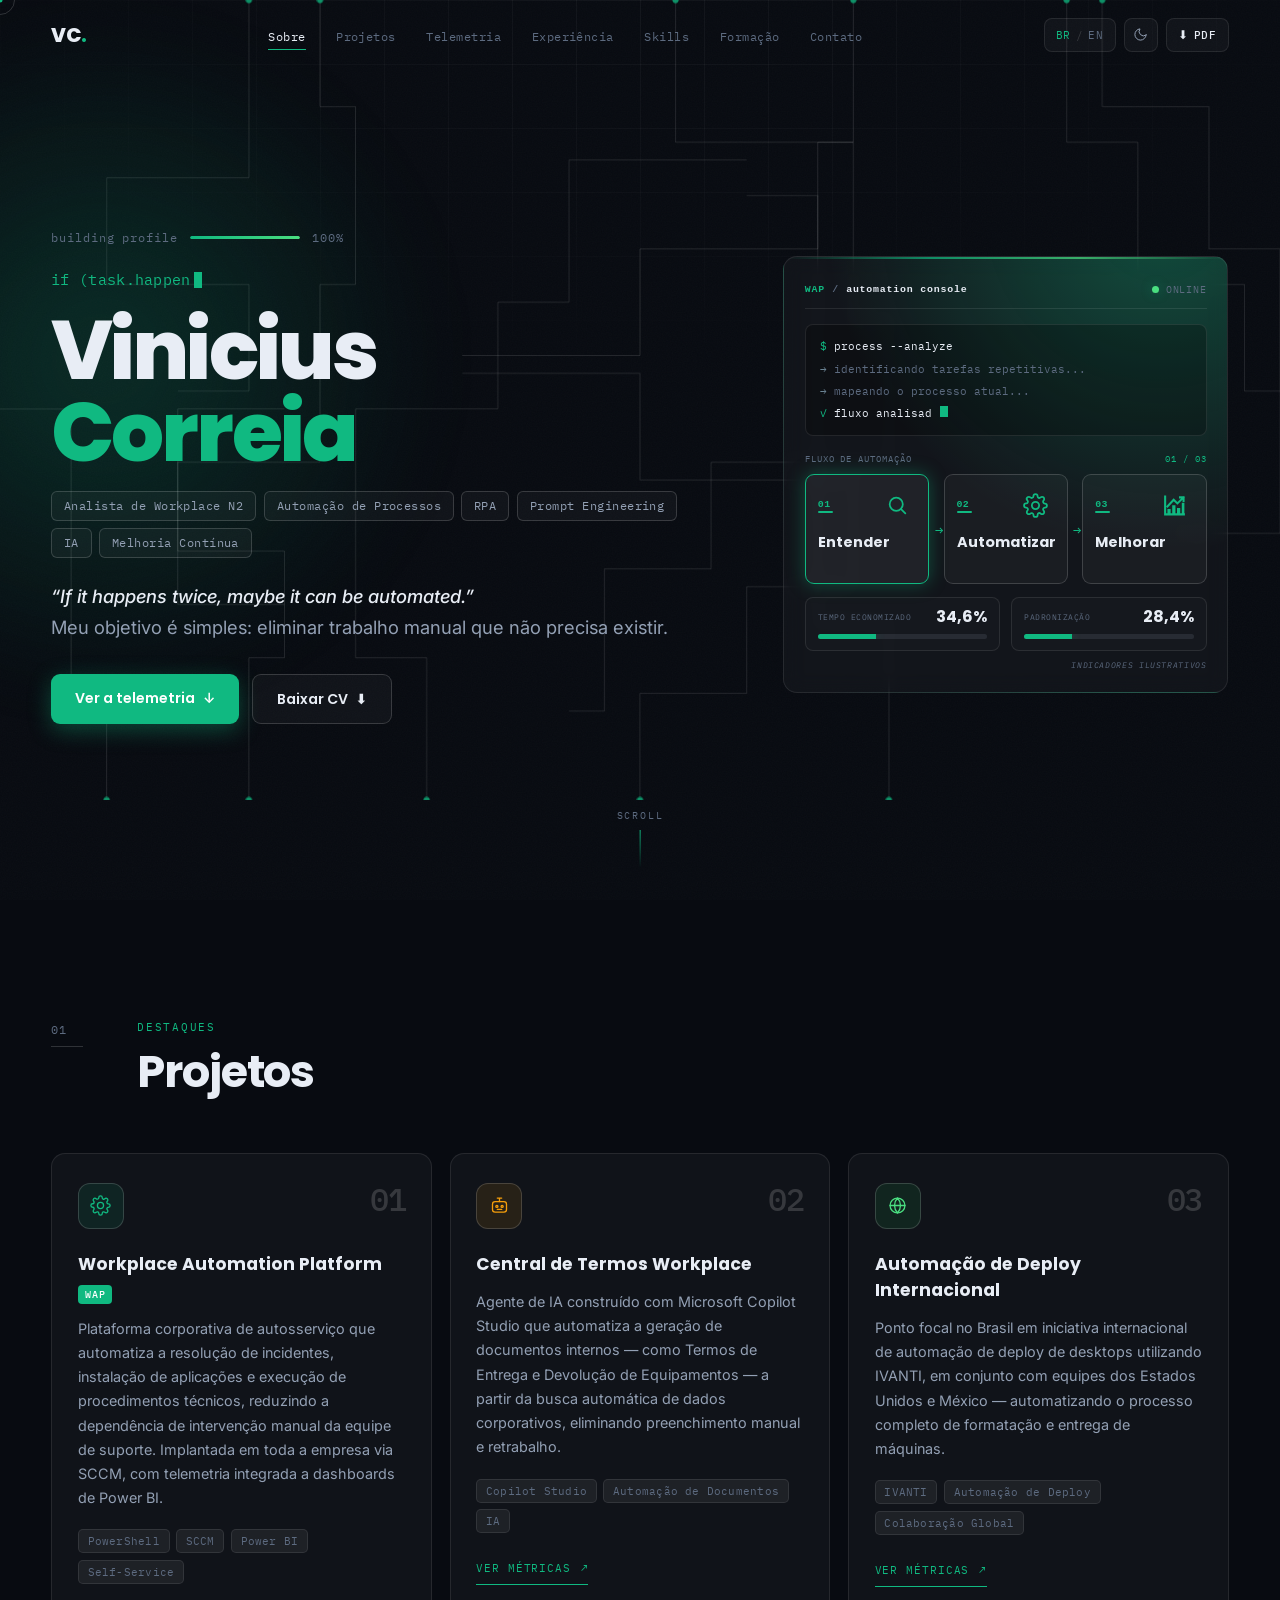
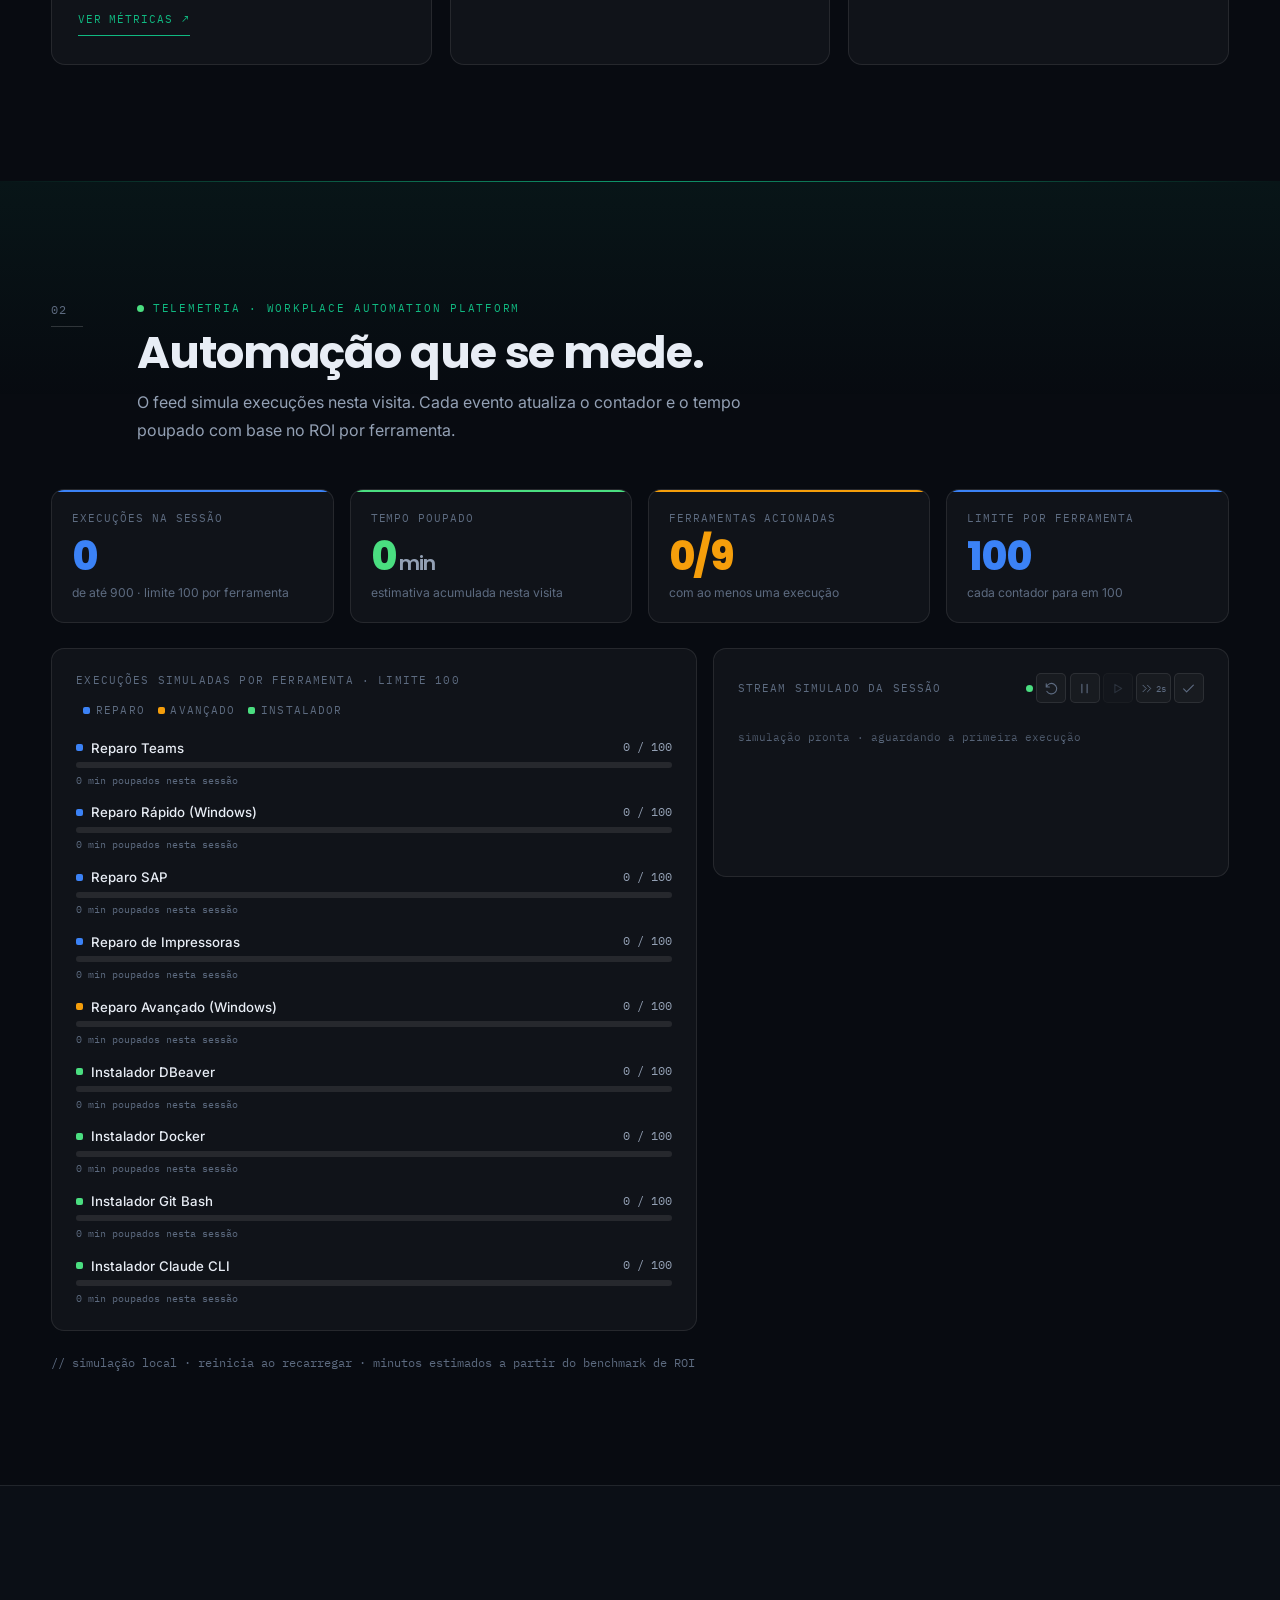
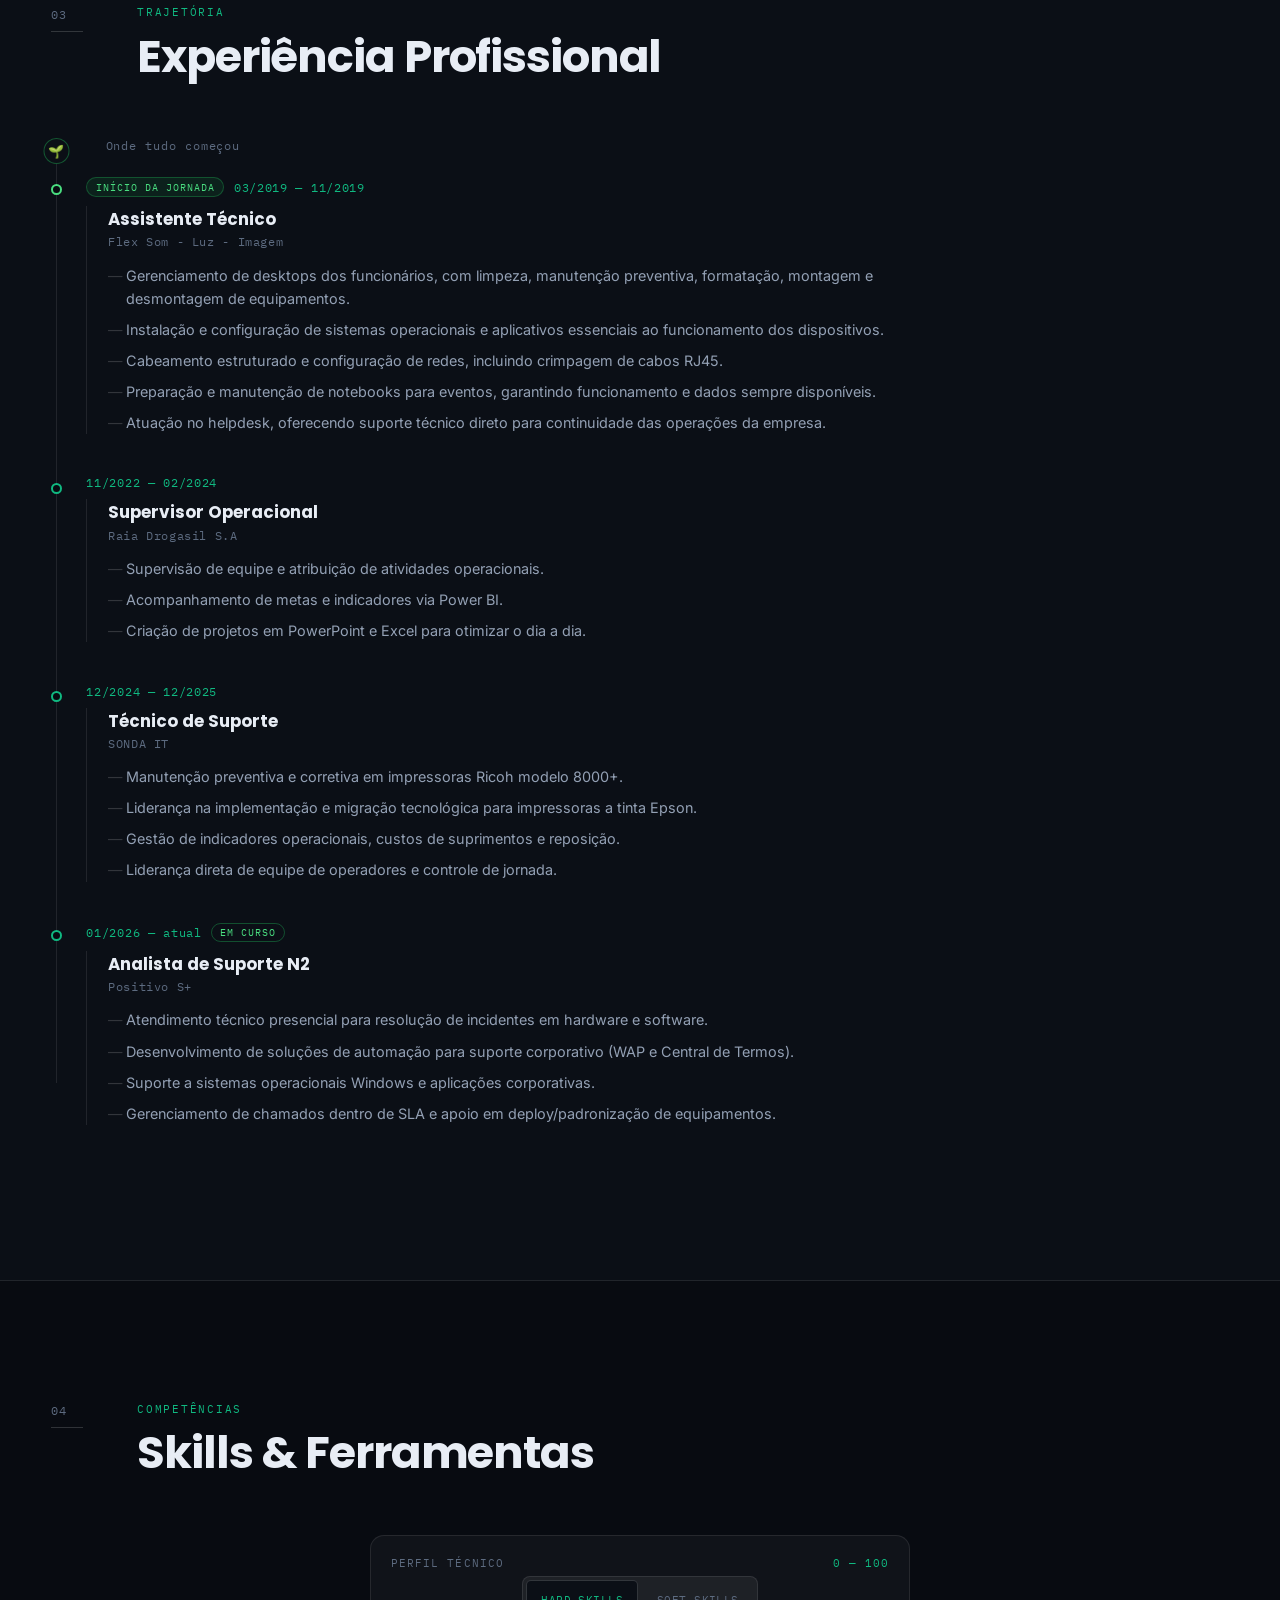
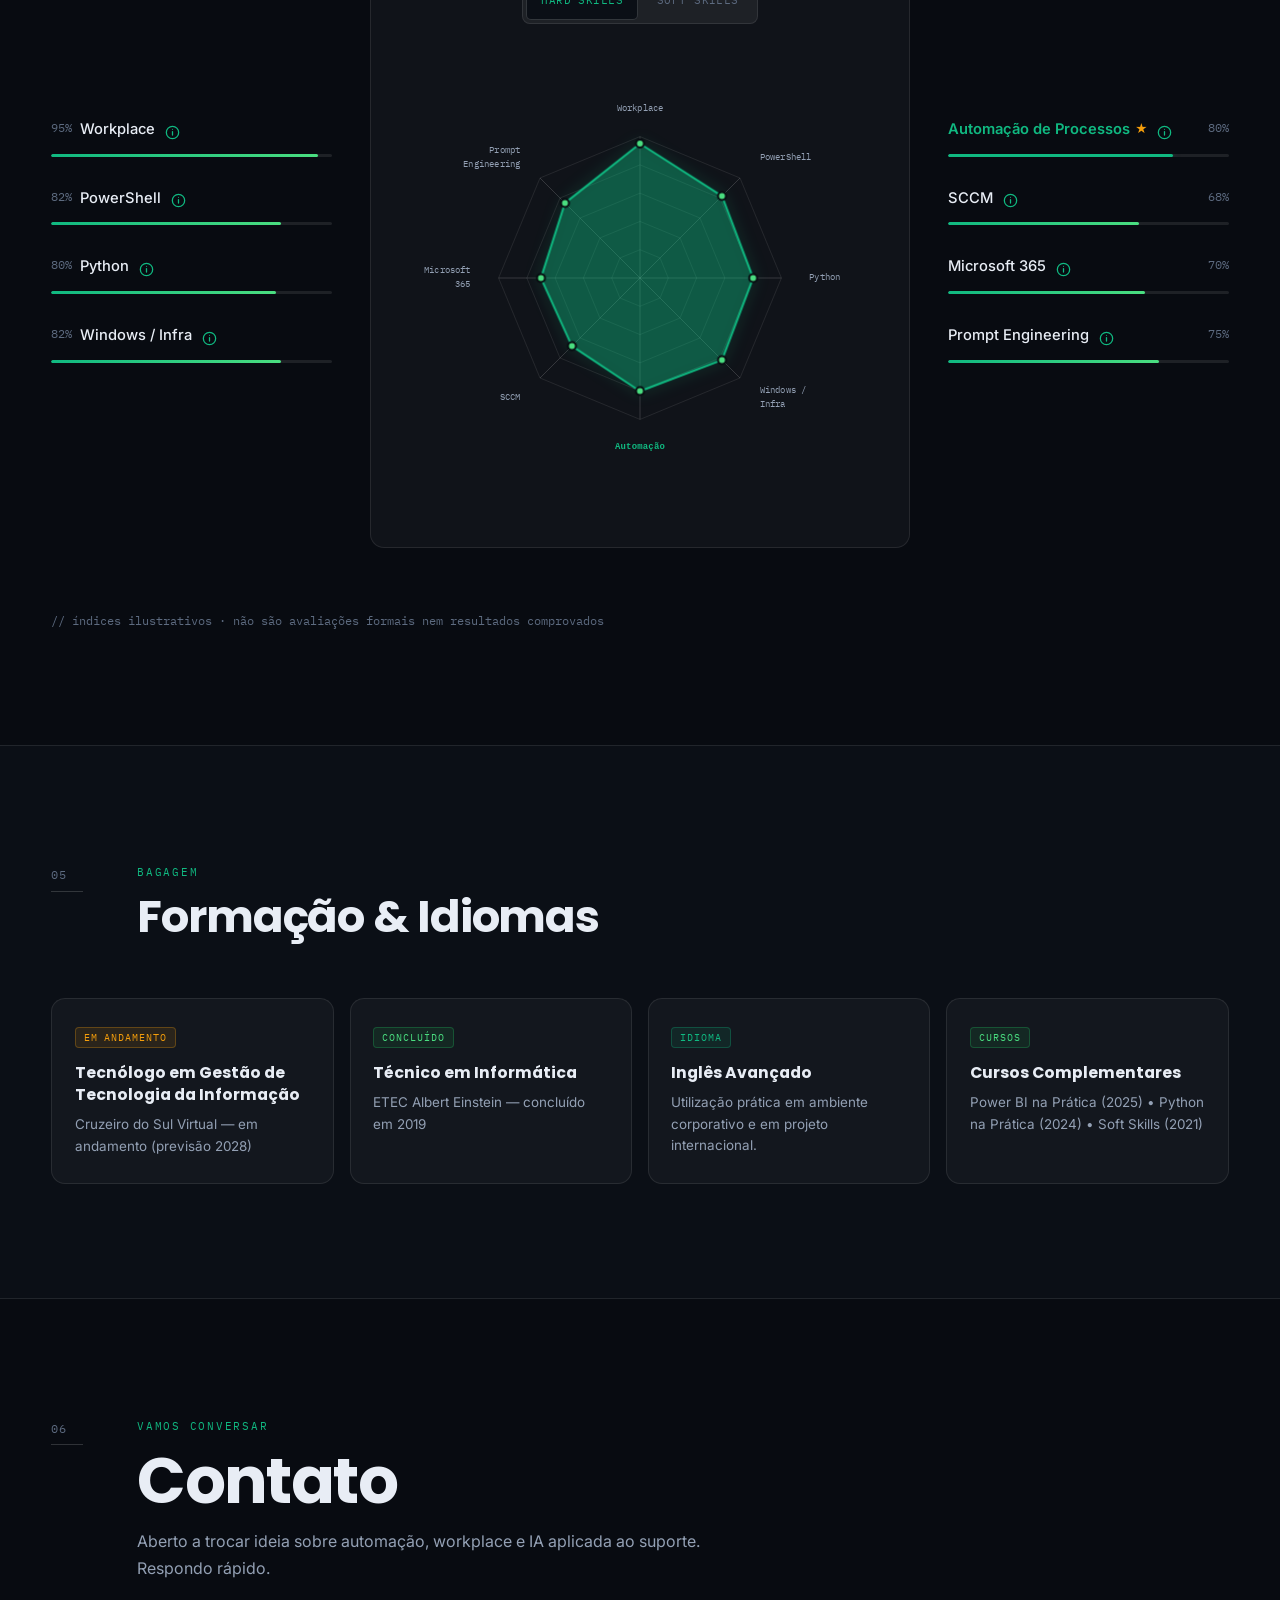
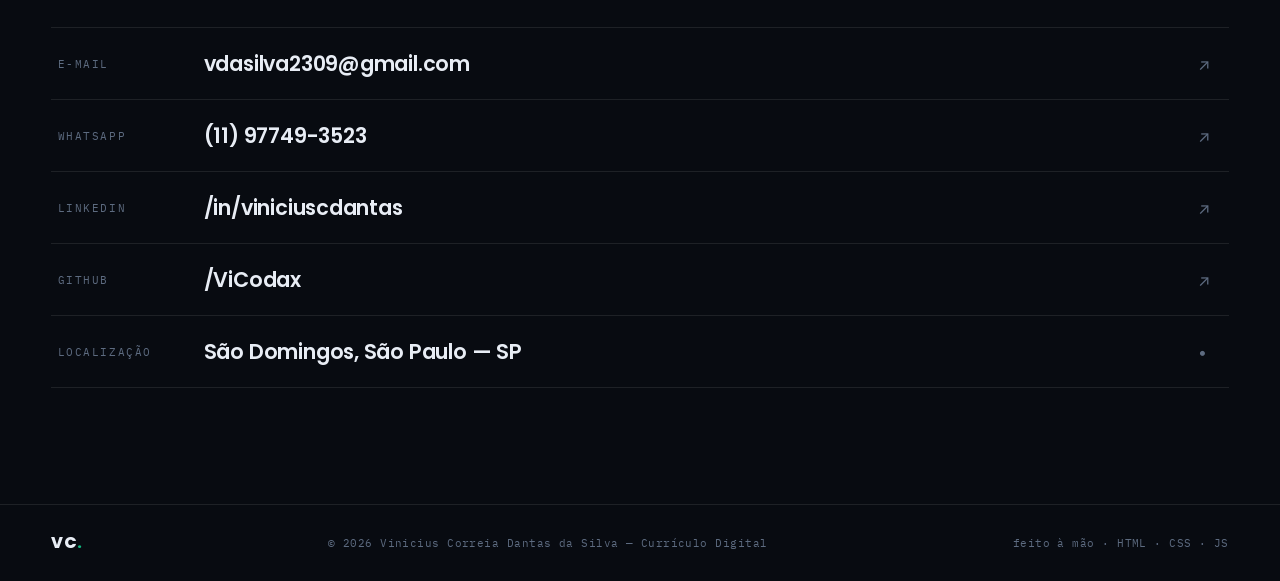
==== commit 96c569d7: "mudança no hero superior com novo console e mudanças visuais alem de correção de bug da barra latera" ====
--- a/index.html
+++ b/index.html
@@ -106,37 +106,42 @@
     </div>
 
     <aside class="vc-hero__panel">
-      <div class="vc-hero__panelhead"><span class="vc-dot"></span><span data-i18n="automation-panel-title">automation engine // online</span></div>
+      <div class="vc-hero__panelhead">
+        <div class="vc-hero__paneltitle"><span>WAP</span><span class="vc-hero__panel-slash">/</span><span id="automationPanelTitle">AUTOMATION CONSOLE</span></div>
+        <div class="vc-hero__status"><span class="vc-dot vc-dot--small"></span><span data-i18n="automation-online">ONLINE</span></div>
+      </div>
+      <div class="vc-hero__console">
+        <p class="vc-hero__console-command"><span>$</span><span id="automationCommand" data-i18n="automation-command1">process --analyze</span></p>
+        <p><span>→</span><span id="automationOutput1" data-i18n="automation-output1-1">identificando tarefas repetitivas...</span></p>
+        <p><span>→</span><span id="automationOutput2" data-i18n="automation-output2-1">mapeando o processo atual...</span></p>
+        <p class="vc-hero__console-result"><span>✓</span><strong id="automationEvent">fluxo analisado</strong><i aria-hidden="true"></i></p>
+      </div>
+      <div class="vc-hero__flowhead"><span data-i18n="automation-flow-title">FLUXO DE AUTOMAÇÃO</span><span id="automationTime">01 / 03</span></div>
       <div class="vc-hero__flow">
-        <div class="vc-hero__workflow-line" aria-hidden="true"><i></i></div>
         <button class="vc-hero__flowstep" type="button" data-flow-step="0" aria-pressed="true">
-          <span class="vc-hero__flowlabel" data-i18n="automation-step1">define objectives</span>
-          <span class="vc-hero__flowicon" aria-hidden="true"><svg viewBox="0 0 24 24"><circle cx="12" cy="12" r="7.4"/><circle cx="12" cy="12" r="3.2"/><path d="M12 2v3M12 19v3M2 12h3M19 12h3"/></svg></span>
-          <span class="vc-hero__flowindex">01</span>
+          <span class="vc-hero__flowmeta"><span class="vc-hero__flowindex">01</span><span class="vc-hero__flowicon" aria-hidden="true"><svg viewBox="0 0 24 24"><circle cx="10.8" cy="10.8" r="6.3"/><path d="m15.4 15.4 4.1 4.1"/></svg></span></span>
+          <span class="vc-hero__flowlabel" data-i18n="automation-step1">Entender</span>
         </button>
         <button class="vc-hero__flowstep" type="button" data-flow-step="1" aria-pressed="false">
-          <span class="vc-hero__flowlabel" data-i18n="automation-step2">map the process</span>
-          <span class="vc-hero__flowicon" aria-hidden="true"><svg viewBox="0 0 24 24"><circle cx="5" cy="12" r="2"/><circle cx="12" cy="6" r="2"/><circle cx="12" cy="18" r="2"/><circle cx="19" cy="12" r="2"/><path d="M6.7 11 10.3 7.6M6.7 13 10.3 16.4M13.7 7.6 17.3 11M13.7 16.4 17.3 13"/></svg></span>
-          <span class="vc-hero__flowindex">02</span>
+          <span class="vc-hero__flowmeta"><span class="vc-hero__flowindex">02</span><span class="vc-hero__flowicon" aria-hidden="true"><svg viewBox="0 0 24 24"><path d="M12 15.5a3.5 3.5 0 1 0 0-7 3.5 3.5 0 0 0 0 7Z"/><path d="M19.4 15a1.7 1.7 0 0 0 .34 1.88l.06.06a2 2 0 1 1-2.83 2.83l-.06-.06a1.7 1.7 0 0 0-1.88-.34 1.7 1.7 0 0 0-1 1.55V21a2 2 0 1 1-4 0v-.09A1.7 1.7 0 0 0 9 19.4a1.7 1.7 0 0 0-1.88.34l-.06.06a2 2 0 1 1-2.83-2.83l.06-.06A1.7 1.7 0 0 0 4.6 15a1.7 1.7 0 0 0-1.55-1H3a2 2 0 1 1 0-4h.09A1.7 1.7 0 0 0 4.6 9a1.7 1.7 0 0 0-.34-1.88l-.06-.06a2 2 0 1 1 2.83-2.83l.06.06A1.7 1.7 0 0 0 9 4.6a1.7 1.7 0 0 0 1-1.55V3a2 2 0 1 1 4 0v.09a1.7 1.7 0 0 0 1 1.55 1.7 1.7 0 0 0 1.88-.34l.06-.06a2 2 0 1 1 2.83 2.83l-.06.06A1.7 1.7 0 0 0 19.4 9v.09a1.7 1.7 0 0 0 1.55 1H21a2 2 0 1 1 0 4h-.09a1.7 1.7 0 0 0-1.51 1Z"/></svg></span></span>
+          <span class="vc-hero__flowlabel" data-i18n="automation-step2">Automatizar</span>
         </button>
         <button class="vc-hero__flowstep" type="button" data-flow-step="2" aria-pressed="false">
-          <span class="vc-hero__flowlabel" data-i18n="automation-step3">integrate tools</span>
-          <span class="vc-hero__flowicon" aria-hidden="true"><svg viewBox="0 0 24 24"><path d="M9 3v4M15 3v4M6 8h12l-.7 5a4.5 4.5 0 0 1-9 0Z"/><path d="M12 17v4"/></svg></span>
-          <span class="vc-hero__flowindex">03</span>
+          <span class="vc-hero__flowmeta"><span class="vc-hero__flowindex">03</span><span class="vc-hero__flowicon" aria-hidden="true"><svg class="vc-hero__chart-icon" viewBox="0 0 24 24"><path d="M3 3.5v17h18"/><path class="vc-hero__chart-bars" d="M5.2 15.4h3.1v5.1H5.2zM9.8 11.8h3.1v8.7H9.8zM14.4 14.3h3.1v6.2h-3.1zM19 9.3h2.5v11.2H19z"/><path d="m5.2 13 6-6.5 3.6 3.5 5.9-5.8M17.3 4.2h3.4v3.4"/></svg></span></span>
+          <span class="vc-hero__flowlabel" data-i18n="automation-step3">Melhorar</span>
         </button>
-        <button class="vc-hero__flowstep" type="button" data-flow-step="3" aria-pressed="false">
-          <span class="vc-hero__flowlabel" data-i18n="automation-step4">test and optimize</span>
-          <span class="vc-hero__flowicon" aria-hidden="true"><svg viewBox="0 0 24 24"><path d="M4.5 15a7.5 7.5 0 1 1 15 0"/><path d="M12 15 15.2 9.8"/><circle cx="12" cy="15" r="1.3"/></svg></span>
-          <span class="vc-hero__flowindex">04</span>
-        </button>
-        <button class="vc-hero__flowstep" type="button" data-flow-step="4" aria-pressed="false">
-          <span class="vc-hero__flowlabel" data-i18n="automation-step5">document and improve</span>
-          <span class="vc-hero__flowicon" aria-hidden="true"><svg viewBox="0 0 24 24"><path d="M7 3.5h6.5L17 7v13a.5.5 0 0 1-.5.5h-9a.5.5 0 0 1-.5-.5V4a.5.5 0 0 1 .5-.5Z"/><path d="M13.3 3.5V7a.5.5 0 0 0 .5.5H17"/><path d="M12 17.5v-5M9.7 14.7 12 12.5l2.3 2.2"/></svg></span>
-          <span class="vc-hero__flowindex">05</span>
-        </button>
-      </div>
-      <div class="vc-hero__livebar"><span class="vc-dot vc-dot--small"></span><span data-i18n="automation-live">etapa selecionada</span><strong id="automationEvent">Defina o resultado esperado e os critérios de sucesso.</strong><span id="automationTime">01 / 05</span></div>
-      <div class="vc-hero__panelnote"><span data-i18n="automation-panel-note">manual effort converted into scalable logic</span></div>
+      </div>
+      <div class="vc-hero__metrics">
+        <div class="vc-hero__metric">
+          <div><span data-i18n="automation-metric-time">TEMPO ECONOMIZADO</span><strong id="automationTimeValue">34,6%</strong></div>
+          <span id="automationTimeBar" class="vc-hero__metric-track" role="progressbar" aria-label="Tempo economizado" aria-valuemin="0" aria-valuemax="100" aria-valuenow="34.6"><i style="width:34.6%"></i></span>
+        </div>
+        <div class="vc-hero__metric">
+          <div><span data-i18n="automation-metric-standard">PADRONIZAÇÃO</span><strong id="automationStandardValue">28,4%</strong></div>
+          <span id="automationStandardBar" class="vc-hero__metric-track" role="progressbar" aria-label="Padronização" aria-valuemin="0" aria-valuemax="100" aria-valuenow="28.4"><i style="width:28.4%"></i></span>
+        </div>
+      </div>
+      <div class="vc-hero__panelnote" data-i18n="automation-demo">INDICADORES ILUSTRATIVOS</div>
     </aside>
   </div>
 
--- a/style.css
+++ b/style.css
@@ -17,22 +17,18 @@
   --vc-text-dim:    #93a0b4;
   --vc-text-faint:  #5d6b80;
 
-  /* código de cor WAP */
   --vc-blue:   #10b981;
   --vc-tele-blue: #3b82f6;
   --vc-orange: #f59e0b;
   --vc-green:  #4ade80;
-
   --vc-accent: var(--vc-blue);
   --vc-glow:   rgba(16,185,129,.35);
 
   --vc-mono: "IBM Plex Mono","JetBrains Mono",ui-monospace,SFMono-Regular,Menlo,Consolas,monospace;
   --vc-sans: "Poppins","Inter",system-ui,sans-serif;
   --vc-body: "Inter",system-ui,sans-serif;
-
   --vc-ease:      cubic-bezier(.16,1,.3,1);
   --vc-ease-snap: cubic-bezier(.34,1.56,.64,1);
-
   --shell: min(1180px, 92vw);
   --r: 14px;
 }
@@ -54,7 +50,6 @@
 
 *,*::before,*::after{ box-sizing:border-box; margin:0; padding:0; }
 html{ scroll-behavior:smooth; -webkit-text-size-adjust:100%; }
-
 body{
   background: var(--vc-bg);
   color: var(--vc-text);
@@ -67,23 +62,18 @@
 h1,h2,h3,h4{ font-family: var(--vc-sans); font-weight:700; }
 ::selection{ background: var(--vc-accent); color:#fff; }
 
-/* scrollbar */
 ::-webkit-scrollbar{ width:9px; }
 ::-webkit-scrollbar-track{ background: var(--vc-bg); }
 ::-webkit-scrollbar-thumb{ background: var(--vc-line-strong); border-radius:99px; }
 ::-webkit-scrollbar-thumb:hover{ background: var(--vc-accent); }
 
 .shell{ width: var(--shell); margin:0 auto; }
-
 main{ display:flex; flex-direction:column; }
 main > section{ order:3; }
 #projetos{ order:1; }
 #telemetria{ order:2; }
 main > footer{ order:4; }
 
-/* ---------------------------------------------------------------
-   1. FUNDO — grid + ruído
-   --------------------------------------------------------------- */
 .grid-bg{
   position:fixed; inset:0; z-index:-2; pointer-events:none;
   background-image:
@@ -378,9 +368,8 @@
   opacity:0; transform:translateX(-10px);
 }
 .is-built .vc-hero__flowstep{ animation:vcSlideIn .55s var(--vc-ease) forwards; animation-delay:calc(1.65s + var(--i,0)*130ms); }
-.vc-hero__flowstep:nth-child(2){ --i:0; } .vc-hero__flowstep:nth-child(3){ --i:1; }
-.vc-hero__flowstep:nth-child(4){ --i:2; } .vc-hero__flowstep:nth-child(5){ --i:3; }
-.vc-hero__flowstep:nth-child(6){ --i:4; }
+.vc-hero__flowstep:nth-child(1){ --i:0; } .vc-hero__flowstep:nth-child(2){ --i:1; }
+.vc-hero__flowstep:nth-child(3){ --i:2; }
 .vc-hero__flowindex{ color:var(--vc-text-faint); font-family:var(--vc-mono); font-size:.56rem; letter-spacing:.04em; }
 .vc-hero__flowlabel{ color:var(--vc-text-dim); max-width:78px; font-size:.6rem; font-weight:600; line-height:1.25; text-align:center; }
 .vc-hero__flowicon{
@@ -390,10 +379,6 @@
   transition:border-color .3s ease, box-shadow .3s ease;
 }
 .vc-hero__flowicon svg{ width:16px; height:16px; fill:none; stroke:var(--vc-text-dim); stroke-width:1.6; stroke-linecap:round; stroke-linejoin:round; transition:stroke .3s ease; }
-.vc-hero__flowstep:nth-child(odd) .vc-hero__flowlabel{ grid-row:1; }
-.vc-hero__flowstep:nth-child(odd) .vc-hero__flowindex{ grid-row:3; }
-.vc-hero__flowstep:nth-child(even) .vc-hero__flowlabel{ grid-row:3; }
-.vc-hero__flowstep:nth-child(even) .vc-hero__flowindex{ grid-row:1; }
 .vc-hero__flowstep.is-done .vc-hero__flowindex{ color:var(--vc-green); }
 .vc-hero__flowstep.is-done .vc-hero__flowicon{ border-color:rgba(74,222,128,.45); }
 .vc-hero__flowstep.is-done .vc-hero__flowicon svg{ stroke:var(--vc-green); }
@@ -410,6 +395,83 @@
 .vc-hero__livebar strong{ min-width:0; color:var(--vc-text-dim); font-size:.62rem; font-weight:400; line-height:1.45; text-transform:none; letter-spacing:0; }
 .vc-hero__livebar > span:last-child{ color:var(--vc-accent); font-variant-numeric:tabular-nums; }
 .vc-hero__panelnote{ display:flex; align-items:center; gap:.5rem; padding-top:.6rem; color:var(--vc-text-faint); font-family:var(--vc-mono); font-size:.62rem; font-style:italic; line-height:1.45; }
+.vc-hero__panel{
+  border:1px solid var(--vc-line); border-radius:var(--r);
+  background:radial-gradient(circle at 85% -10%,var(--vc-glow) 0%,transparent 55%),var(--vc-surface);
+  box-shadow:none; padding:1.3rem;
+}
+.vc-hero__panel::before{
+  top:0; left:0; right:0; width:auto; height:2px;
+  border:0; border-radius:0;
+  background:linear-gradient(90deg,transparent,var(--vc-accent),var(--vc-green),transparent); opacity:.7;
+}
+.vc-hero__panelhead{
+  justify-content:space-between; gap:.75rem;
+  padding:.3rem 0 .8rem; margin-bottom:.9rem;
+  font-size:.62rem; letter-spacing:.08em; text-transform:none;
+}
+.vc-hero__paneltitle{ display:flex; align-items:center; gap:.45rem; min-width:0; color:var(--vc-text); font-weight:600; }
+.vc-hero__paneltitle span:first-child{ color:var(--vc-accent); font-weight:700; }
+.vc-hero__panel-slash{ color:var(--vc-text-faint); }
+.vc-hero__status{ display:flex; align-items:center; gap:.45rem; flex:0 0 auto; }
+.vc-hero__status .vc-dot{ box-shadow:0 0 12px var(--vc-glow); }
+.vc-hero__console{
+  display:grid; gap:.35rem; padding:.85rem .9rem; border:1px solid var(--vc-line);
+  border-radius:8px; background:rgba(0,0,0,.25);
+  font-family:var(--vc-mono); font-size:.69rem; line-height:1.5;
+}
+.vc-hero__console p{ display:flex; align-items:flex-start; gap:.45rem; min-width:0; color:var(--vc-text-faint); }
+.vc-hero__console p > span:first-child{ flex:0 0 auto; color:#6b8494; }
+.vc-hero__console-command{ color:var(--vc-text) !important; }
+.vc-hero__console-command > span:first-child,.vc-hero__console-result > span:first-child{ color:var(--vc-accent) !important; }
+.vc-hero__console-result{ color:var(--vc-text) !important; }
+.vc-hero__console-result strong{ min-width:0; font-weight:400; overflow-wrap:anywhere; }
+.vc-hero__console-result i{ flex:0 0 8px; height:1em; margin-top:.12em; background:var(--vc-accent); animation:vcBlink 1s steps(2) infinite; }
+.vc-hero__flowhead{ display:flex; align-items:center; justify-content:space-between; gap:.5rem; margin:1rem 0 .55rem; color:var(--vc-text-faint); font-family:var(--vc-mono); font-size:.58rem; letter-spacing:.1em; }
+.vc-hero__flowhead span:last-child{ color:var(--vc-accent); font-variant-numeric:tabular-nums; }
+.vc-hero__flow{ display:grid; grid-template-columns:repeat(3,minmax(0,1fr)); min-height:0; gap:.9rem; padding:0; }
+.vc-hero__flowstep{
+  display:flex; flex-direction:column; align-items:flex-start; justify-content:flex-start; gap:.4rem;
+  min-width:0; min-height:110px; padding:.75rem;
+  border:1px solid var(--vc-line-strong); border-radius:9px;
+  background:var(--vc-surface); text-align:left;
+  transition:background .25s ease,border-color .25s ease,box-shadow .25s ease;
+}
+.vc-hero__flowstep:nth-child(2){ --i:1; } .vc-hero__flowstep:nth-child(3){ --i:2; }
+.vc-hero__flowstep:not(:last-child)::after{ content:"→"; position:absolute; top:50%; right:-.65rem; z-index:1; transform:translate(50%,-50%); color:var(--vc-accent); font-family:var(--vc-mono); font-size:.9rem; }
+.vc-hero__flowmeta{ display:flex; align-items:center; justify-content:space-between; width:100%; min-height:38px; }
+.vc-hero__flowindex{ position:relative; padding-bottom:.22rem; color:var(--vc-accent); font-family:var(--vc-mono); font-size:.62rem; font-weight:600; }
+.vc-hero__flowindex::after{ content:""; position:absolute; left:0; bottom:0; width:15px; height:2px; border-radius:2px; background:var(--vc-accent); }
+.vc-hero__flowicon{ display:grid; place-items:center; flex:0 0 38px; width:38px; height:38px; border:0; border-radius:0; background:none; box-shadow:none; color:var(--vc-accent); }
+.vc-hero__flowicon svg{ width:25px; height:25px; fill:none; stroke:currentColor; stroke-width:1.7; stroke-linecap:round; stroke-linejoin:round; }
+.vc-hero__flowicon svg.vc-hero__chart-icon{ stroke-width:2; stroke-linecap:square; stroke-linejoin:miter; }
+.vc-hero__flowicon .vc-hero__chart-bars{ fill:currentColor; stroke:none; }
+.vc-hero__flowstep.is-active .vc-hero__flowicon{ border-color:var(--vc-line); box-shadow:none; animation:none; }
+.vc-hero__flowlabel{ max-width:none; margin-top:.1rem; color:var(--vc-text); font-size:.9rem; font-weight:700; line-height:1.25; text-align:left; }
+.vc-hero__flowstep:hover,.vc-hero__flowstep.is-active{ border-color:var(--vc-accent); background:var(--vc-surface-2); box-shadow:0 0 18px var(--vc-glow); }
+.vc-hero__flowstep.is-done{ border-color:rgba(74,222,128,.4); }
+.vc-hero__metrics{ display:grid; grid-template-columns:repeat(2,minmax(0,1fr)); gap:.7rem; margin-top:.8rem; }
+.vc-hero__metric{ position:relative; min-width:0; padding:.7rem .75rem; border:1px solid var(--vc-line); border-radius:8px; background:rgba(255,255,255,.015); }
+.vc-hero__metric::after{
+  content:""; position:absolute; inset:-1px; z-index:1; padding:1.5px; border-radius:inherit;
+  background:conic-gradient(from var(--vc-metric-angle),transparent 0deg 285deg,rgba(16,185,129,.2) 305deg,var(--vc-accent) 325deg,rgba(16,185,129,.2) 342deg,transparent 360deg);
+  -webkit-mask:linear-gradient(#fff 0 0) content-box,linear-gradient(#fff 0 0);
+  -webkit-mask-composite:xor; mask-composite:exclude;
+  opacity:0; pointer-events:none;
+}
+.vc-hero__metric.is-improving::after{ animation:vcMetricBorderSpin 1s linear 1 both; }
+@property --vc-metric-angle{ syntax:"<angle>"; inherits:false; initial-value:0deg; }
+@keyframes vcMetricBorderSpin{
+  0%{ --vc-metric-angle:0deg; opacity:0; }
+  10%,85%{ opacity:1; }
+  100%{ --vc-metric-angle:360deg; opacity:0; }
+}
+.vc-hero__metric > div{ display:flex; align-items:center; justify-content:space-between; gap:.45rem; margin-bottom:.55rem; }
+.vc-hero__metric > div > span{ color:var(--vc-text-faint); font-family:var(--vc-mono); font-size:.52rem; letter-spacing:.06em; }
+.vc-hero__metric strong{ color:var(--vc-text); font-family:var(--vc-sans); font-size:1rem; line-height:1; white-space:nowrap; }
+.vc-hero__metric-track{ display:block; height:5px; overflow:hidden; border-radius:99px; background:rgba(147,160,180,.14); }
+.vc-hero__metric-track i{ display:block; height:100%; background:var(--vc-accent); box-shadow:0 0 10px var(--vc-glow); }
+.vc-hero__panelnote{ display:block; padding-top:.55rem; font-size:.5rem; letter-spacing:.08em; text-align:right; }
 .vc-dot--small{ width:5px; height:5px; animation:none; }
 .vc-dot{
   width:7px; height:7px; border-radius:50%; background: var(--vc-green); flex-shrink:0;
@@ -567,6 +629,10 @@
   transition: opacity .8s var(--vc-ease), transform .45s var(--vc-ease), border-color .3s ease;
 }
 .proj:hover{ border-color: var(--vc-line-strong); }
+#projetos .proj[data-reveal]{ transform:translateX(-28px); transition-delay:0ms !important; }
+#projetos .proj[data-reveal].in{ opacity:1; transform:translateX(0); }
+#projetos .proj[data-reveal]:nth-child(2){ transition-delay:120ms !important; }
+#projetos .proj[data-reveal]:nth-child(3){ transition-delay:240ms !important; }
 .proj__glow{
   position:absolute; width:340px; height:340px; border-radius:50%;
   left: var(--mx,50%); top: var(--my,50%); transform: translate(-50%,-50%);
@@ -802,12 +868,15 @@
 @media (max-width:860px){
   #burger{ display:flex; }
   .nav-links{
-    position:fixed; inset:0 0 0 auto; width:min(320px,82vw);
-    flex-direction:column; justify-content:center; gap:1.6rem;
-    padding:4rem 2.4rem; background: var(--vc-bg-alt);
+    position:absolute; z-index:1; inset:0 0 auto auto; width:min(320px,82vw); height:100vh; height:100dvh;
+    flex-direction:column; justify-content:flex-start; gap:1.6rem;
+    padding:5rem 2.4rem 2rem; overflow-y:auto; overscroll-behavior:contain;
+    background: var(--vc-bg-alt);
     border-left:1px solid var(--vc-line);
     transform: translateX(100%); transition: transform .45s var(--vc-ease);
   }
+  #burger{ position:relative; z-index:2; }
+  .nav-progress{ z-index:0; }
   .nav-links.open{ transform:none; }
   .nav-link{ font-size:1.05rem; font-family: var(--vc-sans); font-weight:600; color: var(--vc-text-dim); }
   .sec-head{ grid-template-columns:1fr; gap:.2rem; }
@@ -822,14 +891,17 @@
   #downloadCV span{ display:none; }
   .nav-actions{ gap:.35rem; }
   .vc-hero__build{ font-size:.66rem; }
-  .vc-hero__panel{ padding:1rem; }
-  .vc-hero__flow{ min-height:188px; gap:0; }
-  .vc-hero__flowlabel{ max-width:56px; font-size:.54rem; }
-  .vc-hero__flowicon{ width:31px; height:31px; }
-  .vc-hero__flowicon svg{ width:14px; height:14px; }
-  .vc-hero__livebar{ grid-template-columns:auto 1fr auto; }
-  .vc-hero__livebar > span:nth-child(2){ display:none; }
-  .vc-hero__livebar strong{ grid-column:1/-1; grid-row:2; }
+  .vc-hero__panel{ padding:.9rem; }
+  .vc-hero__panelhead{ font-size:.55rem; }
+  .vc-hero__console{ padding:.7rem; font-size:.62rem; }
+  .vc-hero__flow{ grid-template-columns:1fr; gap:.55rem; }
+  .vc-hero__flowstep{ min-height:78px; gap:.3rem; padding:.65rem; }
+  .vc-hero__flowstep:not(:last-child)::after{ content:none; }
+  .vc-hero__flowmeta{ min-height:32px; }
+  .vc-hero__flowicon{ flex-basis:32px; width:32px; height:32px; }
+  .vc-hero__flowicon svg{ width:22px; height:22px; }
+  .vc-hero__flowlabel{ font-size:.82rem; }
+  .vc-hero__metrics{ grid-template-columns:1fr; }
   .skills{ grid-template-columns:1fr; }
   .vc-card__head--feed{ align-items:flex-start; }
   .vc-feed-controls{ flex:0 0 100%; justify-content:flex-end; }
@@ -870,5 +942,8 @@
   }
   .vc-hero__circuit path{ stroke-dashoffset:0 !important; }
   .vc-hero__node{ opacity:.9 !important; }
+  #projetos .proj[data-reveal],
+  #projetos .proj[data-reveal]:nth-child(2),
+  #projetos .proj[data-reveal]:nth-child(3){ transition-delay:0ms !important; }
   .vc-hero__flowstep.is-active .vc-hero__flowicon,.vc-hero__workflow-line i{ animation:none !important; }
 }
